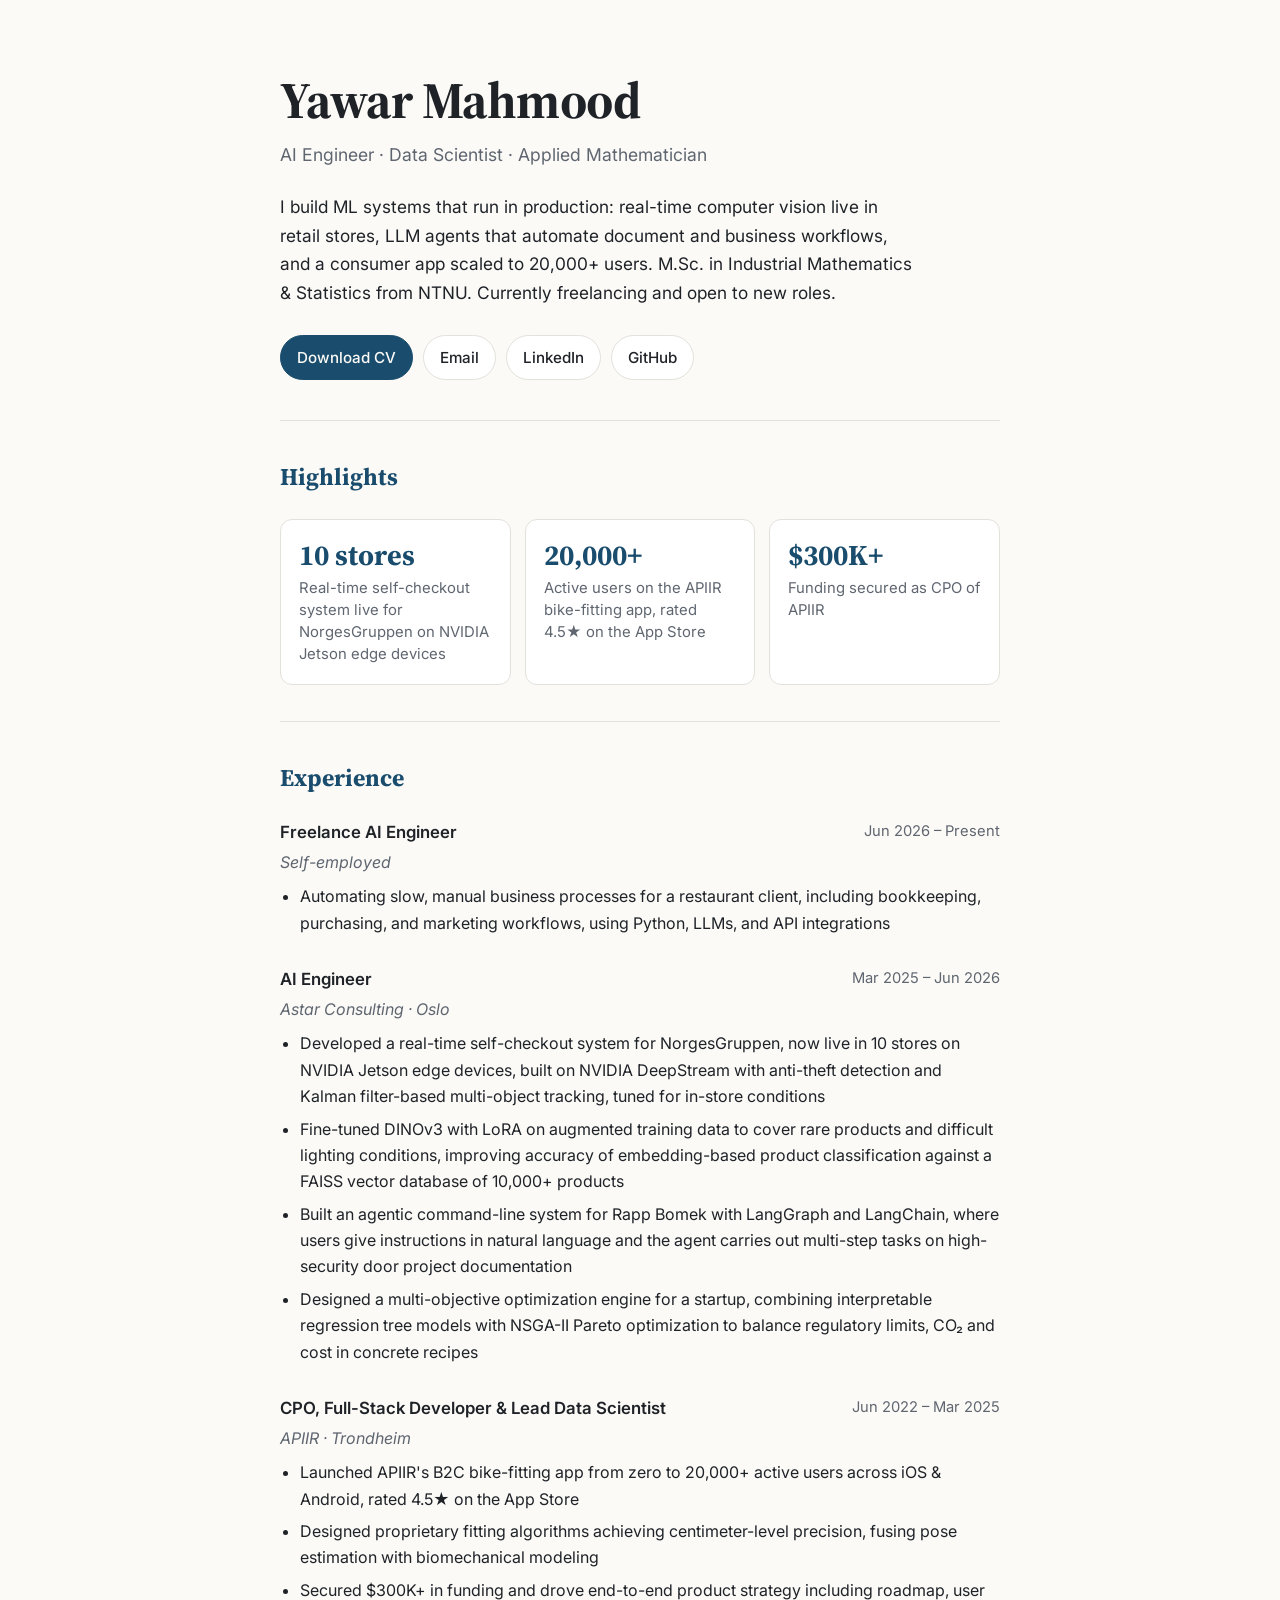
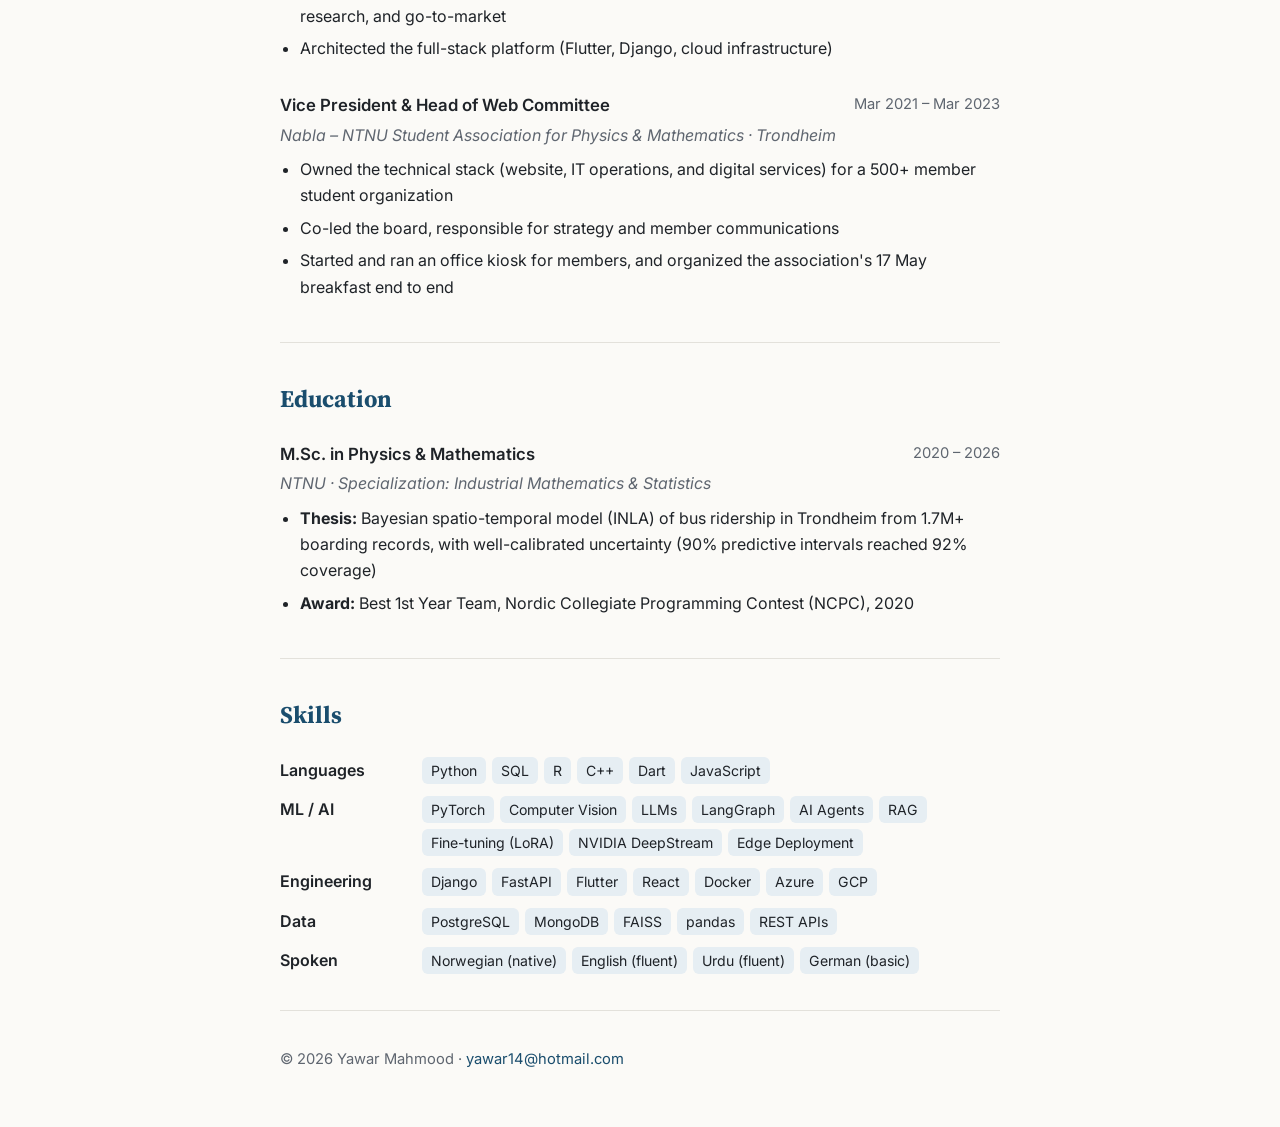
==== index.html @ d86c5c88 "CV website Co-Authored-By: Claude Opus 5.5 <noreply@anthropic.com>" ====
<!doctype html>
<html lang="en">
<head>
<meta charset="utf-8">
<meta name="viewport" content="width=device-width, initial-scale=1">
<title>Yawar Mahmood</title>
<meta name="description" content="Yawar Mahmood – AI engineer and data scientist building ML systems that run in production.">
<link rel="preconnect" href="https://fonts.googleapis.com">
<link rel="preconnect" href="https://fonts.gstatic.com" crossorigin>
<link href="https://fonts.googleapis.com/css2?family=Source+Serif+4:opsz,wght@8..60,400;8..60,600;8..60,700&family=Inter:wght@400;500;600&display=swap" rel="stylesheet">
<style>
  :root {
    --bg: #fbfaf7;
    --surface: #ffffff;
    --text: #1f2328;
    --muted: #5f6670;
    --accent: #1a4d6d;
    --accent-soft: #e6eef3;
    --rule: #e3e1db;
  }
  @media (prefers-color-scheme: dark) {
    :root {
      --bg: #12161a;
      --surface: #191f24;
      --text: #e6e8ea;
      --muted: #9aa3ab;
      --accent: #7fb3d5;
      --accent-soft: #1e2d38;
      --rule: #2a3138;
    }
  }
  * { box-sizing: border-box; }
  html { scroll-behavior: smooth; }
  body {
    margin: 0;
    background: var(--bg);
    color: var(--text);
    font: 16px/1.65 Inter, system-ui, -apple-system, sans-serif;
  }
  a { color: var(--accent); text-decoration: none; }
  a:hover { text-decoration: underline; }
  .wrap { max-width: 760px; margin: 0 auto; padding: 0 20px; }

  header { padding: 72px 0 40px; }
  h1 {
    font-family: "Source Serif 4", Georgia, serif;
    font-size: clamp(2.2rem, 6vw, 3.2rem);
    line-height: 1.1;
    margin: 0 0 12px;
    letter-spacing: -0.01em;
  }
  .tagline { color: var(--muted); font-size: 1.1rem; margin: 0 0 24px; }
  .intro { font-size: 1.08rem; max-width: 640px; }
  .links { display: flex; flex-wrap: wrap; gap: 10px; margin-top: 28px; }
  .btn {
    display: inline-block;
    padding: 9px 16px;
    border: 1px solid var(--rule);
    border-radius: 999px;
    background: var(--surface);
    color: var(--text);
    font-size: 0.95rem;
    font-weight: 500;
  }
  .btn:hover { border-color: var(--accent); text-decoration: none; }
  .btn.primary { background: var(--accent); border-color: var(--accent); color: var(--bg); }

  section { padding: 36px 0; border-top: 1px solid var(--rule); }
  h2 {
    font-family: "Source Serif 4", Georgia, serif;
    font-size: 1.5rem;
    margin: 0 0 22px;
    color: var(--accent);
  }
  .job { margin-bottom: 30px; }
  .job:last-child { margin-bottom: 0; }
  .job-head { display: flex; justify-content: space-between; flex-wrap: wrap; gap: 4px 16px; }
  .job h3 { font-size: 1.05rem; margin: 0; font-weight: 600; }
  .when { color: var(--muted); font-size: 0.92rem; white-space: nowrap; }
  .org { color: var(--muted); font-style: italic; margin: 2px 0 8px; }
  ul { margin: 0; padding-left: 20px; }
  li { margin-bottom: 6px; }

  .highlights { display: grid; grid-template-columns: repeat(auto-fit, minmax(200px, 1fr)); gap: 14px; }
  .card {
    background: var(--surface);
    border: 1px solid var(--rule);
    border-radius: 12px;
    padding: 18px;
  }
  .card .num { font-family: "Source Serif 4", Georgia, serif; font-size: 1.8rem; font-weight: 700; color: var(--accent); line-height: 1.2; }
  .card p { margin: 4px 0 0; color: var(--muted); font-size: 0.93rem; line-height: 1.5; }

  .skills { display: grid; gap: 12px; }
  .skill-row { display: grid; grid-template-columns: 130px 1fr; gap: 12px; }
  .skill-row b { font-weight: 600; }
  .tags { display: flex; flex-wrap: wrap; gap: 6px; }
  .tag { background: var(--accent-soft); color: var(--text); border-radius: 6px; padding: 2px 9px; font-size: 0.88rem; }

  footer { padding: 36px 0 56px; border-top: 1px solid var(--rule); color: var(--muted); font-size: 0.92rem; }

  @media (max-width: 560px) {
    header { padding-top: 48px; }
    .skill-row { grid-template-columns: 1fr; gap: 6px; }
  }
</style>
</head>
<body>

<div class="wrap">
  <header>
    <h1>Yawar Mahmood</h1>
    <p class="tagline">AI Engineer · Data Scientist · Applied Mathematician</p>
    <p class="intro">
      I build ML systems that run in production: real-time computer vision live in retail stores,
      LLM agents that automate document and business workflows, and a consumer app scaled to 20,000+ users.
      M.Sc. in Industrial Mathematics &amp; Statistics from NTNU. Currently freelancing and open to new roles.
    </p>
    <div class="links">
      <a class="btn primary" href="Yawar-Mahmood-CV.pdf" download>Download CV</a>
      <a class="btn" href="mailto:yawar14@hotmail.com">Email</a>
      <a class="btn" href="https://no.linkedin.com/in/yawar-mahmood-156917216" target="_blank" rel="noopener">LinkedIn</a>
      <a class="btn" href="https://github.com/yawarm" target="_blank" rel="noopener">GitHub</a>
    </div>
  </header>

  <section>
    <h2>Highlights</h2>
    <div class="highlights">
      <div class="card"><div class="num">10 stores</div><p>Real-time self-checkout system live for NorgesGruppen on NVIDIA Jetson edge devices</p></div>
      <div class="card"><div class="num">20,000+</div><p>Active users on the APIIR bike-fitting app, rated 4.5★ on the App Store</p></div>
      <div class="card"><div class="num">$300K+</div><p>Funding secured as CPO of APIIR</p></div>
    </div>
  </section>

  <section>
    <h2>Experience</h2>

    <div class="job">
      <div class="job-head"><h3>Freelance AI Engineer</h3><span class="when">Jun 2026 – Present</span></div>
      <div class="org">Self-employed</div>
      <ul>
        <li>Automating slow, manual business processes for a restaurant client, including bookkeeping, purchasing, and marketing workflows, using Python, LLMs, and API integrations</li>
      </ul>
    </div>

    <div class="job">
      <div class="job-head"><h3>AI Engineer</h3><span class="when">Mar 2025 – Jun 2026</span></div>
      <div class="org">Astar Consulting · Oslo</div>
      <ul>
        <li>Developed a real-time self-checkout system for NorgesGruppen, now live in 10 stores on NVIDIA Jetson edge devices, built on NVIDIA DeepStream with anti-theft detection and Kalman filter-based multi-object tracking, tuned for in-store conditions</li>
        <li>Fine-tuned DINOv3 with LoRA on augmented training data to cover rare products and difficult lighting conditions, improving accuracy of embedding-based product classification against a FAISS vector database of 10,000+ products</li>
        <li>Built an agentic command-line system for Rapp Bomek with LangGraph and LangChain, where users give instructions in natural language and the agent carries out multi-step tasks on high-security door project documentation</li>
        <li>Designed a multi-objective optimization engine for a startup, combining interpretable regression tree models with NSGA-II Pareto optimization to balance regulatory limits, CO₂ and cost in concrete recipes</li>
      </ul>
    </div>

    <div class="job">
      <div class="job-head"><h3>CPO, Full-Stack Developer &amp; Lead Data Scientist</h3><span class="when">Jun 2022 – Mar 2025</span></div>
      <div class="org">APIIR · Trondheim</div>
      <ul>
        <li>Launched APIIR's B2C bike-fitting app from zero to 20,000+ active users across iOS &amp; Android, rated 4.5★ on the App Store</li>
        <li>Designed proprietary fitting algorithms achieving centimeter-level precision, fusing pose estimation with biomechanical modeling</li>
        <li>Secured $300K+ in funding and drove end-to-end product strategy including roadmap, user research, and go-to-market</li>
        <li>Architected the full-stack platform (Flutter, Django, cloud infrastructure)</li>
      </ul>
    </div>

    <div class="job">
      <div class="job-head"><h3>Vice President &amp; Head of Web Committee</h3><span class="when">Mar 2021 – Mar 2023</span></div>
      <div class="org">Nabla – NTNU Student Association for Physics &amp; Mathematics · Trondheim</div>
      <ul>
        <li>Owned the technical stack (website, IT operations, and digital services) for a 500+ member student organization</li>
        <li>Co-led the board, responsible for strategy and member communications</li>
        <li>Started and ran an office kiosk for members, and organized the association's 17 May breakfast end to end</li>
      </ul>
    </div>
  </section>

  <section>
    <h2>Education</h2>
    <div class="job">
      <div class="job-head"><h3>M.Sc. in Physics &amp; Mathematics</h3><span class="when">2020 – 2026</span></div>
      <div class="org">NTNU · Specialization: Industrial Mathematics &amp; Statistics</div>
      <ul>
        <li><b>Thesis:</b> Bayesian spatio-temporal model (INLA) of bus ridership in Trondheim from 1.7M+ boarding records, with well-calibrated uncertainty (90% predictive intervals reached 92% coverage)</li>
        <li><b>Award:</b> Best 1st Year Team, Nordic Collegiate Programming Contest (NCPC), 2020</li>
      </ul>
    </div>
  </section>

  <section>
    <h2>Skills</h2>
    <div class="skills">
      <div class="skill-row"><b>Languages</b><div class="tags"><span class="tag">Python</span><span class="tag">SQL</span><span class="tag">R</span><span class="tag">C++</span><span class="tag">Dart</span><span class="tag">JavaScript</span></div></div>
      <div class="skill-row"><b>ML / AI</b><div class="tags"><span class="tag">PyTorch</span><span class="tag">Computer Vision</span><span class="tag">LLMs</span><span class="tag">LangGraph</span><span class="tag">AI Agents</span><span class="tag">RAG</span><span class="tag">Fine-tuning (LoRA)</span><span class="tag">NVIDIA DeepStream</span><span class="tag">Edge Deployment</span></div></div>
      <div class="skill-row"><b>Engineering</b><div class="tags"><span class="tag">Django</span><span class="tag">FastAPI</span><span class="tag">Flutter</span><span class="tag">React</span><span class="tag">Docker</span><span class="tag">Azure</span><span class="tag">GCP</span></div></div>
      <div class="skill-row"><b>Data</b><div class="tags"><span class="tag">PostgreSQL</span><span class="tag">MongoDB</span><span class="tag">FAISS</span><span class="tag">pandas</span><span class="tag">REST APIs</span></div></div>
      <div class="skill-row"><b>Spoken</b><div class="tags"><span class="tag">Norwegian (native)</span><span class="tag">English (fluent)</span><span class="tag">Urdu (fluent)</span><span class="tag">German (basic)</span></div></div>
    </div>
  </section>

  <footer>
    © 2026 Yawar Mahmood · <a href="mailto:yawar14@hotmail.com">yawar14@hotmail.com</a>
  </footer>
</div>

</body>
</html>
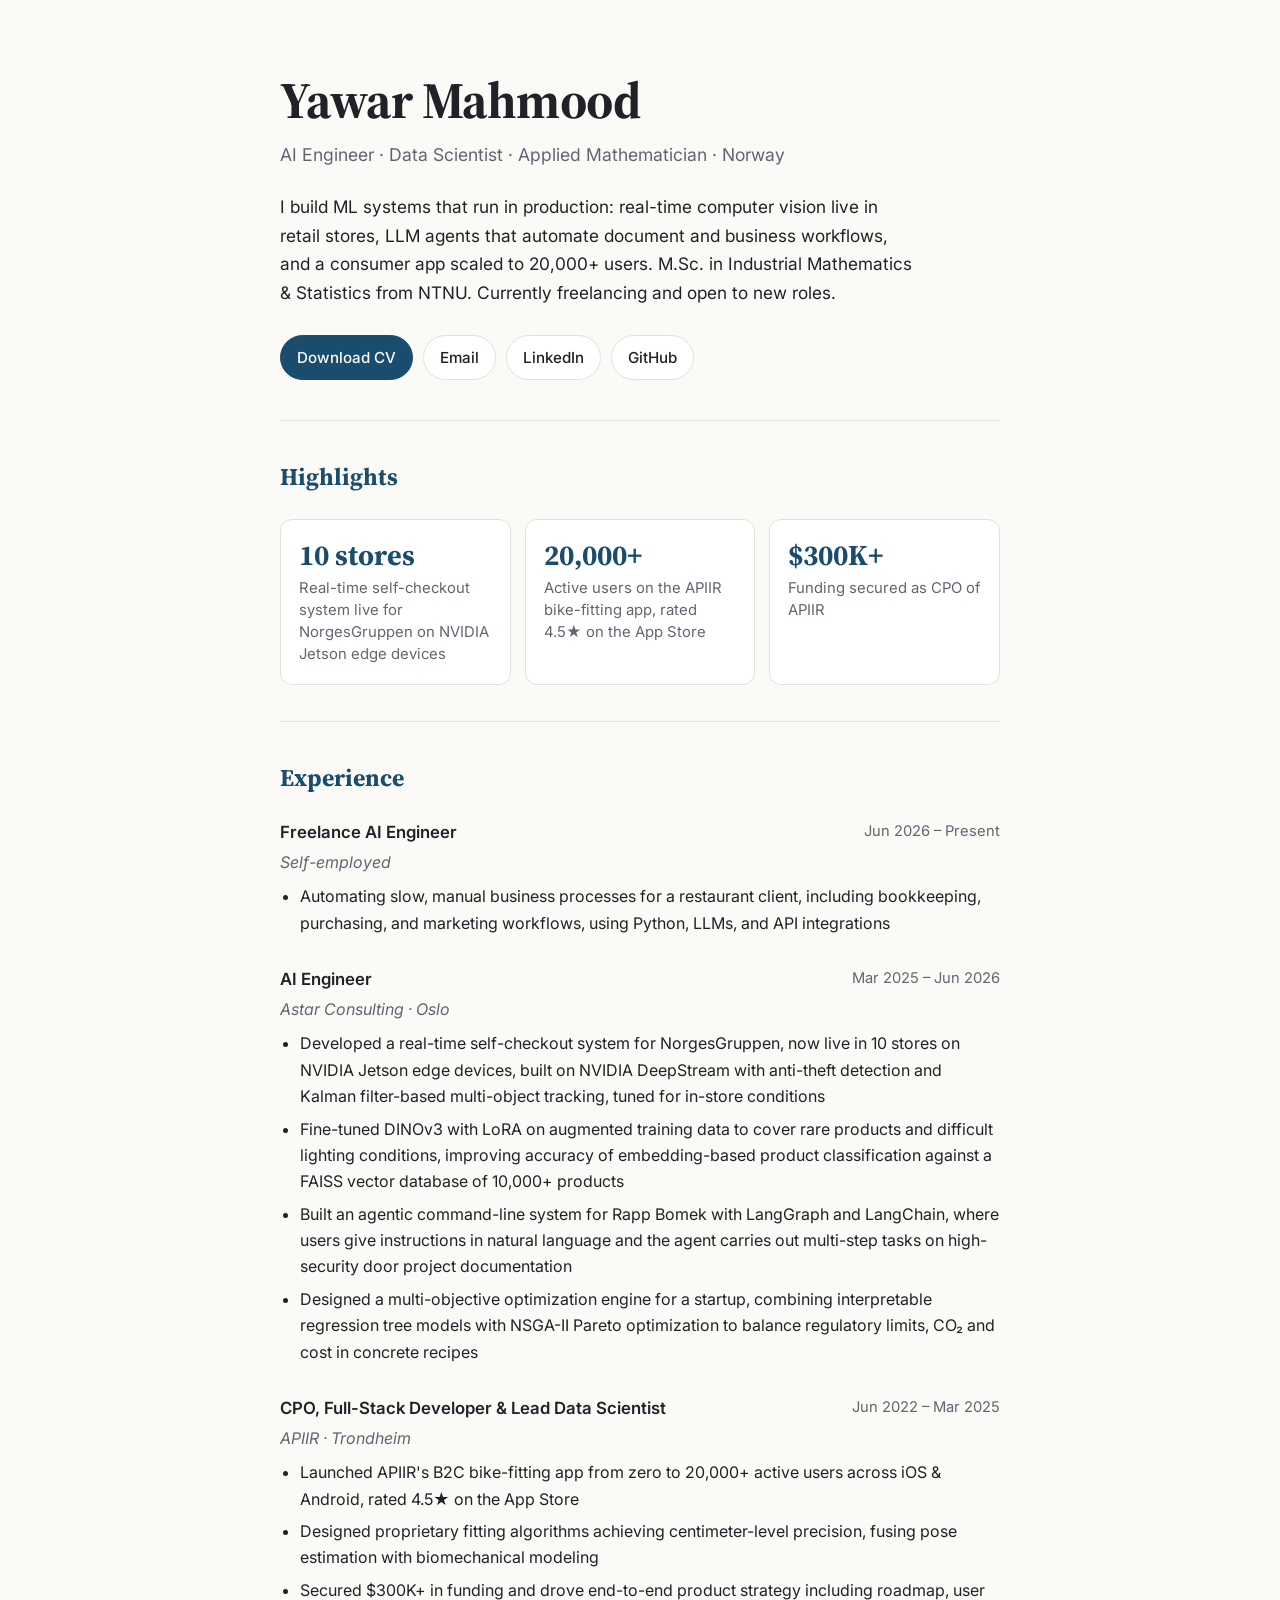
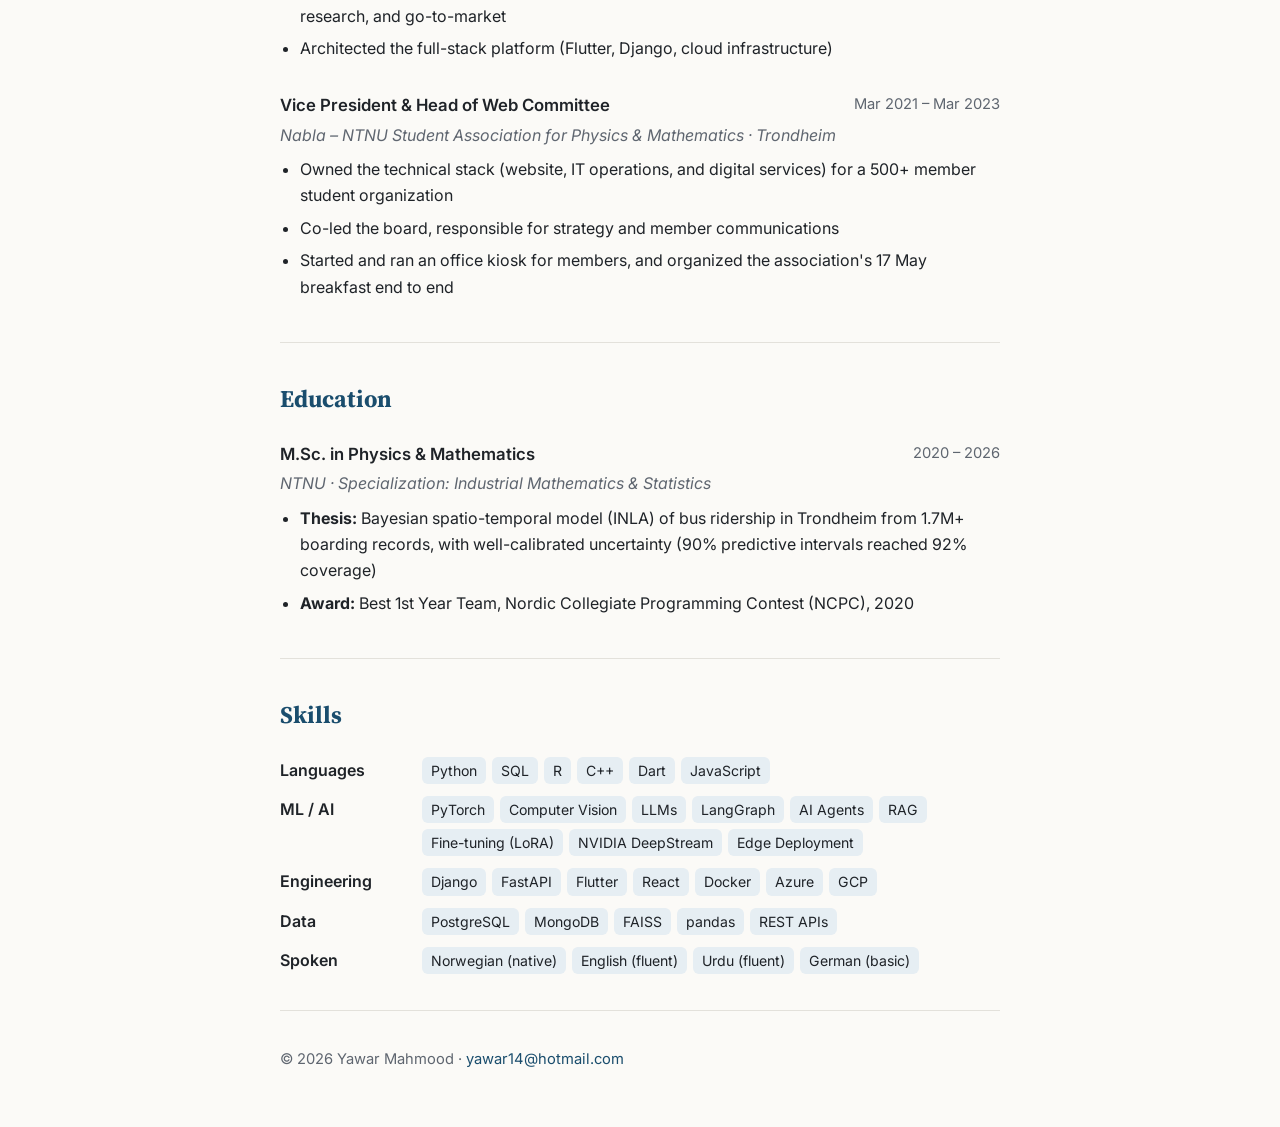
==== commit bf8786e8: "Add Norway to tagline Co-Authored-By: Claude Opus 5.5 <noreply@anthropic.com>" ====
--- a/index.html
+++ b/index.html
@@ -110,7 +110,7 @@
 <div class="wrap">
   <header>
     <h1>Yawar Mahmood</h1>
-    <p class="tagline">AI Engineer · Data Scientist · Applied Mathematician</p>
+    <p class="tagline">AI Engineer · Data Scientist · Applied Mathematician · Norway</p>
     <p class="intro">
       I build ML systems that run in production: real-time computer vision live in retail stores,
       LLM agents that automate document and business workflows, and a consumer app scaled to 20,000+ users.
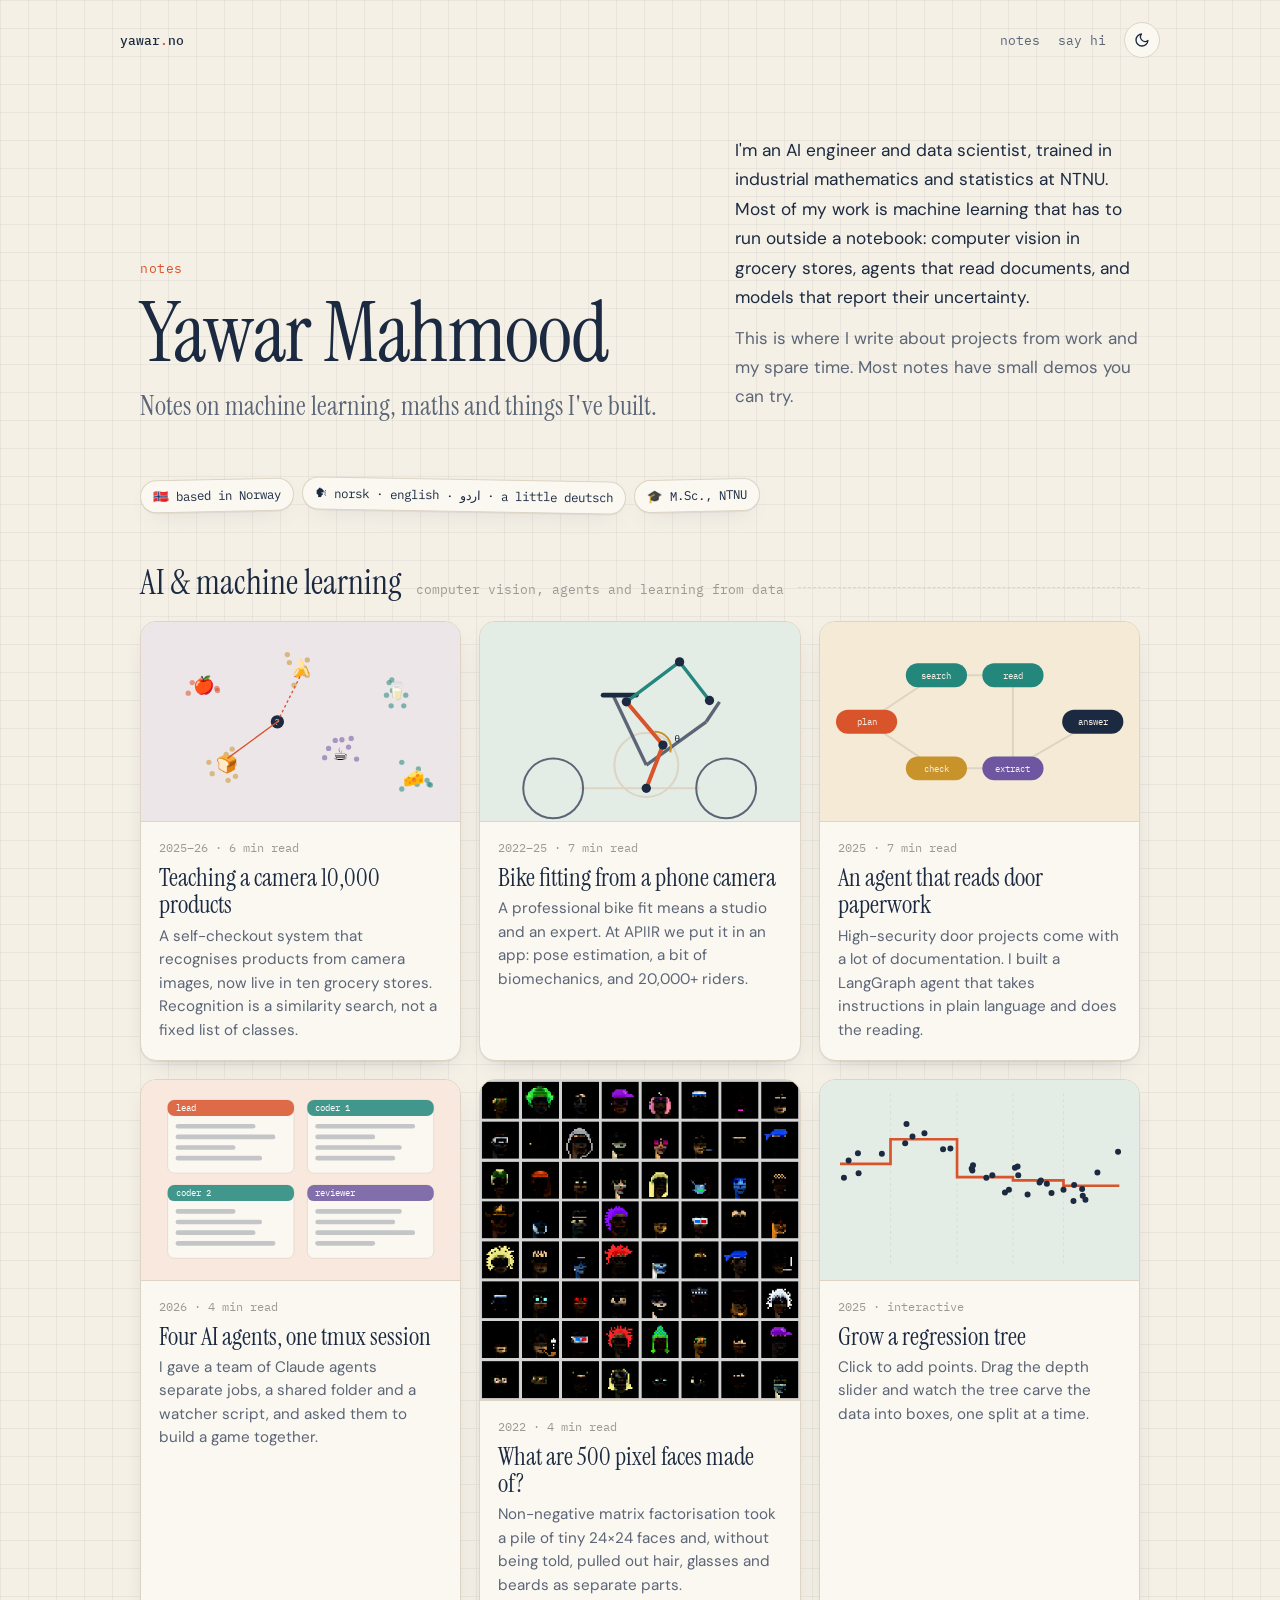
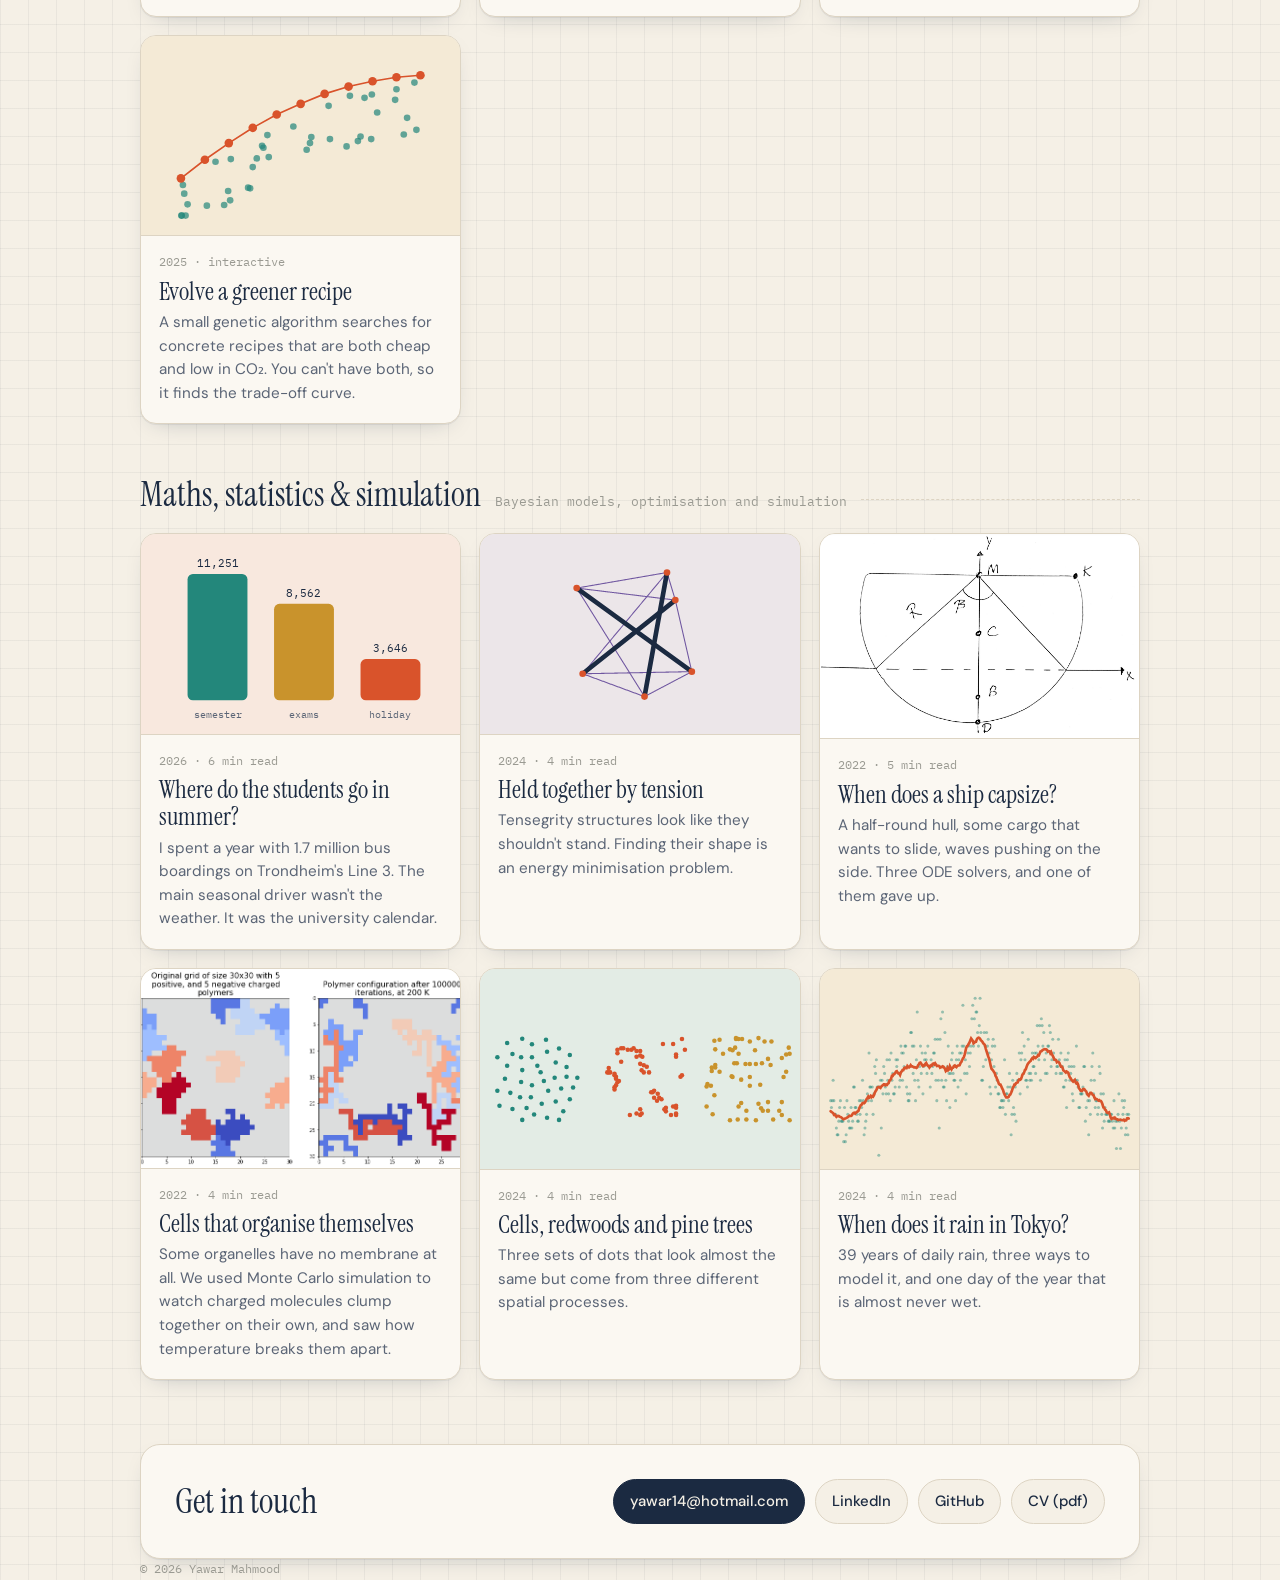
==== commit 0a1a64fc: "Personal site: notes, interactive demos and light/dark mode Co-Authored-By: Claude Opus 5.5 <noreply" ====
--- a/index.html
+++ b/index.html
@@ -4,206 +4,110 @@
 <meta charset="utf-8">
 <meta name="viewport" content="width=device-width, initial-scale=1">
 <title>Yawar Mahmood</title>
-<meta name="description" content="Yawar Mahmood – AI engineer and data scientist building ML systems that run in production.">
-<link rel="preconnect" href="https://fonts.googleapis.com">
-<link rel="preconnect" href="https://fonts.gstatic.com" crossorigin>
-<link href="https://fonts.googleapis.com/css2?family=Source+Serif+4:opsz,wght@8..60,400;8..60,600;8..60,700&family=Inter:wght@400;500;600&display=swap" rel="stylesheet">
-<style>
-  :root {
-    --bg: #fbfaf7;
-    --surface: #ffffff;
-    --text: #1f2328;
-    --muted: #5f6670;
-    --accent: #1a4d6d;
-    --accent-soft: #e6eef3;
-    --rule: #e3e1db;
-  }
-  @media (prefers-color-scheme: dark) {
-    :root {
-      --bg: #12161a;
-      --surface: #191f24;
-      --text: #e6e8ea;
-      --muted: #9aa3ab;
-      --accent: #7fb3d5;
-      --accent-soft: #1e2d38;
-      --rule: #2a3138;
-    }
-  }
-  * { box-sizing: border-box; }
-  html { scroll-behavior: smooth; }
-  body {
-    margin: 0;
-    background: var(--bg);
-    color: var(--text);
-    font: 16px/1.65 Inter, system-ui, -apple-system, sans-serif;
-  }
-  a { color: var(--accent); text-decoration: none; }
-  a:hover { text-decoration: underline; }
-  .wrap { max-width: 760px; margin: 0 auto; padding: 0 20px; }
+<meta name="description" content="Notes, experiments and things Yawar Mahmood has built: statistics, machine learning, optimisation and the occasional AI agent.">
+<script>(()=>{let t=null;try{t=localStorage.getItem('theme')}catch(e){}if(!t)t=matchMedia('(prefers-color-scheme: dark)').matches?'dark':'light';document.documentElement.dataset.theme=t})();</script>
+<link rel="preconnect" href="https://fonts.googleapis.com"><link rel="preconnect" href="https://fonts.gstatic.com" crossorigin><link href="https://fonts.googleapis.com/css2?family=DM+Sans:opsz,wght@9..40,400;9..40,500;9..40,600&family=IBM+Plex+Mono:wght@400;500&family=Instrument+Serif:ital@0;1&display=swap" rel="stylesheet">
+<link rel="stylesheet" href="style.css">
 
-  header { padding: 72px 0 40px; }
-  h1 {
-    font-family: "Source Serif 4", Georgia, serif;
-    font-size: clamp(2.2rem, 6vw, 3.2rem);
-    line-height: 1.1;
-    margin: 0 0 12px;
-    letter-spacing: -0.01em;
-  }
-  .tagline { color: var(--muted); font-size: 1.1rem; margin: 0 0 24px; }
-  .intro { font-size: 1.08rem; max-width: 640px; }
-  .links { display: flex; flex-wrap: wrap; gap: 10px; margin-top: 28px; }
-  .btn {
-    display: inline-block;
-    padding: 9px 16px;
-    border: 1px solid var(--rule);
-    border-radius: 999px;
-    background: var(--surface);
-    color: var(--text);
-    font-size: 0.95rem;
-    font-weight: 500;
-  }
-  .btn:hover { border-color: var(--accent); text-decoration: none; }
-  .btn.primary { background: var(--accent); border-color: var(--accent); color: var(--bg); }
-
-  section { padding: 36px 0; border-top: 1px solid var(--rule); }
-  h2 {
-    font-family: "Source Serif 4", Georgia, serif;
-    font-size: 1.5rem;
-    margin: 0 0 22px;
-    color: var(--accent);
-  }
-  .job { margin-bottom: 30px; }
-  .job:last-child { margin-bottom: 0; }
-  .job-head { display: flex; justify-content: space-between; flex-wrap: wrap; gap: 4px 16px; }
-  .job h3 { font-size: 1.05rem; margin: 0; font-weight: 600; }
-  .when { color: var(--muted); font-size: 0.92rem; white-space: nowrap; }
-  .org { color: var(--muted); font-style: italic; margin: 2px 0 8px; }
-  ul { margin: 0; padding-left: 20px; }
-  li { margin-bottom: 6px; }
-
-  .highlights { display: grid; grid-template-columns: repeat(auto-fit, minmax(200px, 1fr)); gap: 14px; }
-  .card {
-    background: var(--surface);
-    border: 1px solid var(--rule);
-    border-radius: 12px;
-    padding: 18px;
-  }
-  .card .num { font-family: "Source Serif 4", Georgia, serif; font-size: 1.8rem; font-weight: 700; color: var(--accent); line-height: 1.2; }
-  .card p { margin: 4px 0 0; color: var(--muted); font-size: 0.93rem; line-height: 1.5; }
-
-  .skills { display: grid; gap: 12px; }
-  .skill-row { display: grid; grid-template-columns: 130px 1fr; gap: 12px; }
-  .skill-row b { font-weight: 600; }
-  .tags { display: flex; flex-wrap: wrap; gap: 6px; }
-  .tag { background: var(--accent-soft); color: var(--text); border-radius: 6px; padding: 2px 9px; font-size: 0.88rem; }
-
-  footer { padding: 36px 0 56px; border-top: 1px solid var(--rule); color: var(--muted); font-size: 0.92rem; }
-
-  @media (max-width: 560px) {
-    header { padding-top: 48px; }
-    .skill-row { grid-template-columns: 1fr; gap: 6px; }
-  }
-</style>
 </head>
 <body>
+<header class="wrap bar">
+  <a class="home" href="index.html">yawar<b>.</b>no</a>
+  <nav>
+    <a href="index.html#notes">notes</a>
+    <a href="index.html#hello">say hi</a>
+    <button class="theme-toggle" aria-label="Switch between light and dark mode"><svg class="moon" viewBox="0 0 24 24" fill="none" stroke="currentColor" stroke-width="2" stroke-linecap="round" stroke-linejoin="round"><path d="M21 12.8A9 9 0 1 1 11.2 3a7 7 0 0 0 9.8 9.8z"/></svg><svg class="sun" viewBox="0 0 24 24" fill="none" stroke="currentColor" stroke-width="2" stroke-linecap="round" stroke-linejoin="round"><circle cx="12" cy="12" r="4.5"/><path d="M12 2v2M12 20v2M4.9 4.9l1.4 1.4M17.7 17.7l1.4 1.4M2 12h2M20 12h2M4.9 19.1l1.4-1.4M17.7 6.3l1.4-1.4"/></svg></button>
+  </nav>
+</header>
+<main class="wrap">
+  <section class="hero">
+    <div>
+      <p class="kicker">notes</p>
+      <h1>Yawar Mahmood</h1>
+      <p class="tagline">Notes on machine learning, maths and things I've built.</p>
+    </div>
+    <div class="about">
+      <p>I'm an AI engineer and data scientist, trained in industrial mathematics and statistics at NTNU. Most of my work is machine learning that has to run outside a notebook: computer vision in grocery stores, agents that read documents, and models that report their uncertainty.</p>
+      <p>This is where I write about projects from work and my spare time. Most notes have small demos you can try.</p>
+    </div>
+  </section>
+  <div class="stickers">
+    <span class="sticker">🇳🇴 based in Norway</span>
+    <span class="sticker">🗣 norsk · english · اردو · a little deutsch</span>
+    <span class="sticker">🎓 M.Sc., NTNU</span>
+  </div>
 
-<div class="wrap">
-  <header>
-    <h1>Yawar Mahmood</h1>
-    <p class="tagline">AI Engineer · Data Scientist · Applied Mathematician · Norway</p>
-    <p class="intro">
-      I build ML systems that run in production: real-time computer vision live in retail stores,
-      LLM agents that automate document and business workflows, and a consumer app scaled to 20,000+ users.
-      M.Sc. in Industrial Mathematics &amp; Statistics from NTNU. Currently freelancing and open to new roles.
-    </p>
+  <div class="label" id="notes"><h2>AI &amp; machine learning</h2><span>computer vision, agents and learning from data</span></div>
+  <div class="notes">
+    <a class="note" href="notes/teaching-a-camera-10000-products.html">
+      <div class="art tint-plum"><svg viewBox="0 0 480 300"><circle cx="90" cy="105" r="4" fill="var(--tomato)" fill-opacity="0.55"/><circle cx="90" cy="88" r="4" fill="var(--tomato)" fill-opacity="0.55"/><circle cx="77" cy="91" r="4" fill="var(--tomato)" fill-opacity="0.55"/><circle cx="115" cy="103" r="4" fill="var(--tomato)" fill-opacity="0.55"/><circle cx="114" cy="100" r="4" fill="var(--tomato)" fill-opacity="0.55"/><circle cx="103" cy="99" r="4" fill="var(--tomato)" fill-opacity="0.55"/><circle cx="71" cy="107" r="4" fill="var(--tomato)" fill-opacity="0.55"/><text x="95" y="103" text-anchor="middle" font-size="26">🍎</text><circle cx="250" cy="80" r="4" fill="var(--mustard)" fill-opacity="0.55"/><circle cx="220" cy="49" r="4" fill="var(--mustard)" fill-opacity="0.55"/><circle cx="223" cy="61" r="4" fill="var(--mustard)" fill-opacity="0.55"/><circle cx="246" cy="69" r="4" fill="var(--mustard)" fill-opacity="0.55"/><circle cx="250" cy="57" r="4" fill="var(--mustard)" fill-opacity="0.55"/><circle cx="246" cy="78" r="4" fill="var(--mustard)" fill-opacity="0.55"/><circle cx="230" cy="95" r="4" fill="var(--mustard)" fill-opacity="0.55"/><text x="240" y="78" text-anchor="middle" font-size="26">🍌</text><circle cx="395" cy="126" r="4" fill="var(--teal)" fill-opacity="0.55"/><circle cx="373" cy="91" r="4" fill="var(--teal)" fill-opacity="0.55"/><circle cx="378" cy="103" r="4" fill="var(--teal)" fill-opacity="0.55"/><circle cx="398" cy="110" r="4" fill="var(--teal)" fill-opacity="0.55"/><circle cx="377" cy="87" r="4" fill="var(--teal)" fill-opacity="0.55"/><circle cx="376" cy="126" r="4" fill="var(--teal)" fill-opacity="0.55"/><circle cx="369" cy="110" r="4" fill="var(--teal)" fill-opacity="0.55"/><text x="385" y="113" text-anchor="middle" font-size="26">🥛</text><circle cx="137" cy="191" r="4" fill="var(--mustard)" fill-opacity="0.55"/><circle cx="131" cy="238" r="4" fill="var(--mustard)" fill-opacity="0.55"/><circle cx="102" cy="211" r="4" fill="var(--mustard)" fill-opacity="0.55"/><circle cx="128" cy="199" r="4" fill="var(--mustard)" fill-opacity="0.55"/><circle cx="140" cy="214" r="4" fill="var(--mustard)" fill-opacity="0.55"/><circle cx="107" cy="228" r="4" fill="var(--mustard)" fill-opacity="0.55"/><circle cx="142" cy="232" r="4" fill="var(--mustard)" fill-opacity="0.55"/><text x="130" y="223" text-anchor="middle" font-size="26">🍞</text><circle cx="324" cy="206" r="4" fill="var(--plum)" fill-opacity="0.55"/><circle cx="302" cy="177" r="4" fill="var(--plum)" fill-opacity="0.55"/><circle cx="312" cy="188" r="4" fill="var(--plum)" fill-opacity="0.55"/><circle cx="292" cy="178" r="4" fill="var(--plum)" fill-opacity="0.55"/><circle cx="282" cy="190" r="4" fill="var(--plum)" fill-opacity="0.55"/><circle cx="316" cy="175" r="4" fill="var(--plum)" fill-opacity="0.55"/><circle cx="276" cy="204" r="4" fill="var(--plum)" fill-opacity="0.55"/><text x="300" y="208" text-anchor="middle" font-size="26">☕</text><circle cx="433" cy="244" r="4" fill="var(--teal)" fill-opacity="0.55"/><circle cx="392" cy="211" r="4" fill="var(--teal)" fill-opacity="0.55"/><circle cx="417" cy="221" r="4" fill="var(--teal)" fill-opacity="0.55"/><circle cx="392" cy="251" r="4" fill="var(--teal)" fill-opacity="0.55"/><circle cx="430" cy="238" r="4" fill="var(--teal)" fill-opacity="0.55"/><circle cx="415" cy="244" r="4" fill="var(--teal)" fill-opacity="0.55"/><circle cx="435" cy="245" r="4" fill="var(--teal)" fill-opacity="0.55"/><text x="410" y="243" text-anchor="middle" font-size="26">🧀</text><circle cx="205" cy="150" r="10" fill="var(--ink)"/><text x="205" y="155" text-anchor="middle" font-size="13" fill="var(--paper)" font-family="DM Sans, sans-serif">?</text><line x1="205" y1="150" x2="130" y2="205" stroke="var(--tomato)" stroke-width="2"/><line x1="205" y1="150" x2="240" y2="80" stroke="var(--tomato)" stroke-width="2" stroke-dasharray="4 4"/></svg></div>
+      <div class="body"><span class="meta">2025–26 · 6 min read</span><h3>Teaching a camera 10,000 products</h3><p>A self-checkout system that recognises products from camera images, now live in ten grocery stores. Recognition is a similarity search, not a fixed list of classes.</p></div>
+    </a>
+    <a class="note" href="notes/bike-fitting-from-a-phone.html">
+      <div class="art tint-teal"><svg viewBox="0 0 480 300"><circle cx="250" cy="215" r="48" fill="none" stroke="var(--line)" stroke-width="3"/><line x1="150" y1="250" x2="330" y2="250" stroke="var(--line)" stroke-width="3"/><circle cx="110" cy="250" r="45" fill="none" stroke="var(--soft)" stroke-width="3"/><circle cx="370" cy="250" r="45" fill="none" stroke="var(--soft)" stroke-width="3"/><line x1="200" y1="110" x2="250" y2="215" stroke="var(--soft)" stroke-width="5"/><line x1="185" y1="110" x2="235" y2="110" stroke="var(--ink)" stroke-width="7" stroke-linecap="round"/><line x1="250" y1="215" x2="340" y2="150" stroke="var(--soft)" stroke-width="5"/><line x1="340" y1="150" x2="360" y2="120" stroke="var(--soft)" stroke-width="5"/><polyline points="220,120 300,60 345,118" fill="none" stroke="var(--teal)" stroke-width="5" stroke-linecap="round"/><polyline points="220,120 275,185 250,250" fill="none" stroke="var(--tomato)" stroke-width="6" stroke-linecap="round" stroke-linejoin="round"/><circle cx="220" cy="120" r="7" fill="var(--ink)"/><circle cx="275" cy="185" r="7" fill="var(--ink)"/><circle cx="250" cy="250" r="7" fill="var(--ink)"/><circle cx="300" cy="60" r="7" fill="var(--ink)"/><circle cx="345" cy="118" r="7" fill="var(--ink)"/><path d="M 262 165 A 24 24 0 0 1 286 196" fill="none" stroke="var(--mustard)" stroke-width="3"/><text x="292" y="180" font-size="15" fill="var(--ink)" font-family="IBM Plex Mono, monospace">θ</text></svg></div>
+      <div class="body"><span class="meta">2022–25 · 7 min read</span><h3>Bike fitting from a phone camera</h3><p>A professional bike fit means a studio and an expert. At APIIR we put it in an app: pose estimation, a bit of biomechanics, and 20,000+ riders.</p></div>
+    </a>
+    <a class="note" href="notes/an-agent-for-door-paperwork.html">
+      <div class="art tint-mustard"><svg viewBox="0 0 480 300"><line x1="70" y1="150" x2="175" y2="80" stroke="var(--line)" stroke-width="3"/><line x1="175" y1="80" x2="290" y2="80" stroke="var(--line)" stroke-width="3"/><line x1="290" y1="80" x2="290" y2="220" stroke="var(--line)" stroke-width="3"/><line x1="290" y1="220" x2="175" y2="220" stroke="var(--line)" stroke-width="3"/><line x1="175" y1="220" x2="70" y2="150" stroke="var(--line)" stroke-width="3"/><line x1="290" y1="220" x2="410" y2="150" stroke="var(--line)" stroke-width="3"/><rect x="24" y="132" width="92" height="36" rx="18" fill="var(--tomato)"/><text x="70" y="155" text-anchor="middle" font-size="14" fill="var(--paper)" font-family="IBM Plex Mono, monospace">plan</text><rect x="129" y="62" width="92" height="36" rx="18" fill="var(--teal)"/><text x="175" y="85" text-anchor="middle" font-size="14" fill="var(--paper)" font-family="IBM Plex Mono, monospace">search</text><rect x="244" y="62" width="92" height="36" rx="18" fill="var(--teal)"/><text x="290" y="85" text-anchor="middle" font-size="14" fill="var(--paper)" font-family="IBM Plex Mono, monospace">read</text><rect x="244" y="202" width="92" height="36" rx="18" fill="var(--plum)"/><text x="290" y="225" text-anchor="middle" font-size="14" fill="var(--paper)" font-family="IBM Plex Mono, monospace">extract</text><rect x="129" y="202" width="92" height="36" rx="18" fill="var(--mustard)"/><text x="175" y="225" text-anchor="middle" font-size="14" fill="var(--paper)" font-family="IBM Plex Mono, monospace">check</text><rect x="364" y="132" width="92" height="36" rx="18" fill="var(--ink)"/><text x="410" y="155" text-anchor="middle" font-size="14" fill="var(--paper)" font-family="IBM Plex Mono, monospace">answer</text></svg></div>
+      <div class="body"><span class="meta">2025 · 7 min read</span><h3>An agent that reads door paperwork</h3><p>High-security door projects come with a lot of documentation. I built a LangGraph agent that takes instructions in plain language and does the reading.</p></div>
+    </a>
+    <a class="note" href="notes/four-agents-one-pacman.html">
+      <div class="art tint-tomato"><svg viewBox="0 0 480 300"><rect x="40" y="30" width="190" height="110" rx="10" fill="var(--card)" stroke="var(--line)"/><rect x="40" y="30" width="190" height="24" rx="10" fill="var(--tomato)" fill-opacity="0.85"/><text x="52" y="47" font-size="13" fill="#fff" font-family="IBM Plex Mono, monospace">lead</text><rect x="52" y="66" width="120" height="7" rx="3.5" fill="var(--soft)" fill-opacity="0.35"/><rect x="52" y="82" width="150" height="7" rx="3.5" fill="var(--soft)" fill-opacity="0.35"/><rect x="52" y="98" width="90" height="7" rx="3.5" fill="var(--soft)" fill-opacity="0.35"/><rect x="52" y="114" width="130" height="7" rx="3.5" fill="var(--soft)" fill-opacity="0.35"/><rect x="250" y="30" width="190" height="110" rx="10" fill="var(--card)" stroke="var(--line)"/><rect x="250" y="30" width="190" height="24" rx="10" fill="var(--teal)" fill-opacity="0.85"/><text x="262" y="47" font-size="13" fill="#fff" font-family="IBM Plex Mono, monospace">coder 1</text><rect x="262" y="66" width="150" height="7" rx="3.5" fill="var(--soft)" fill-opacity="0.35"/><rect x="262" y="82" width="90" height="7" rx="3.5" fill="var(--soft)" fill-opacity="0.35"/><rect x="262" y="98" width="130" height="7" rx="3.5" fill="var(--soft)" fill-opacity="0.35"/><rect x="262" y="114" width="120" height="7" rx="3.5" fill="var(--soft)" fill-opacity="0.35"/><rect x="40" y="158" width="190" height="110" rx="10" fill="var(--card)" stroke="var(--line)"/><rect x="40" y="158" width="190" height="24" rx="10" fill="var(--teal)" fill-opacity="0.85"/><text x="52" y="175" font-size="13" fill="#fff" font-family="IBM Plex Mono, monospace">coder 2</text><rect x="52" y="194" width="90" height="7" rx="3.5" fill="var(--soft)" fill-opacity="0.35"/><rect x="52" y="210" width="130" height="7" rx="3.5" fill="var(--soft)" fill-opacity="0.35"/><rect x="52" y="226" width="120" height="7" rx="3.5" fill="var(--soft)" fill-opacity="0.35"/><rect x="52" y="242" width="150" height="7" rx="3.5" fill="var(--soft)" fill-opacity="0.35"/><rect x="250" y="158" width="190" height="110" rx="10" fill="var(--card)" stroke="var(--line)"/><rect x="250" y="158" width="190" height="24" rx="10" fill="var(--plum)" fill-opacity="0.85"/><text x="262" y="175" font-size="13" fill="#fff" font-family="IBM Plex Mono, monospace">reviewer</text><rect x="262" y="194" width="130" height="7" rx="3.5" fill="var(--soft)" fill-opacity="0.35"/><rect x="262" y="210" width="120" height="7" rx="3.5" fill="var(--soft)" fill-opacity="0.35"/><rect x="262" y="226" width="150" height="7" rx="3.5" fill="var(--soft)" fill-opacity="0.35"/><rect x="262" y="242" width="90" height="7" rx="3.5" fill="var(--soft)" fill-opacity="0.35"/></svg></div>
+      <div class="body"><span class="meta">2026 · 4 min read</span><h3>Four AI agents, one tmux session</h3><p>I gave a team of Claude agents separate jobs, a shared folder and a watcher script, and asked them to build a game together.</p></div>
+    </a>
+    <a class="note" href="notes/pixel-faces.html">
+      <div class="art tint-plum"><img src="img/nmf-attributes.png" alt="" loading="lazy"></div>
+      <div class="body"><span class="meta">2022 · 4 min read</span><h3>What are 500 pixel faces made of?</h3><p>Non-negative matrix factorisation took a pile of tiny 24×24 faces and, without being told, pulled out hair, glasses and beards as separate parts.</p></div>
+    </a>
+    <a class="note" href="demos/regression-tree.html">
+      <div class="art tint-teal"><svg viewBox="0 0 480 300"><line x1="106" x2="106" y1="20" y2="280" stroke="var(--line)" stroke-dasharray="4 5"/><line x1="206" x2="206" y1="20" y2="280" stroke="var(--line)" stroke-dasharray="4 5"/><line x1="290" x2="290" y1="20" y2="280" stroke="var(--line)" stroke-dasharray="4 5"/><line x1="366" x2="366" y1="20" y2="280" stroke="var(--line)" stroke-dasharray="4 5"/><path d="M30,126 L106,126 L106,89 L206,89 L206,146 L290,146 L290,151 L366,151 L366,159 L450,159 " fill="none" stroke="var(--tomato)" stroke-width="4"/><circle cx="36" cy="147" r="4.5" fill="var(--ink)"/><circle cx="43" cy="121" r="4.5" fill="var(--ink)"/><circle cx="57" cy="110" r="4.5" fill="var(--ink)"/><circle cx="58" cy="140" r="4.5" fill="var(--ink)"/><circle cx="93" cy="111" r="4.5" fill="var(--ink)"/><circle cx="128" cy="95" r="4.5" fill="var(--ink)"/><circle cx="130" cy="66" r="4.5" fill="var(--ink)"/><circle cx="139" cy="85" r="4.5" fill="var(--ink)"/><circle cx="157" cy="80" r="4.5" fill="var(--ink)"/><circle cx="185" cy="104" r="4.5" fill="var(--ink)"/><circle cx="196" cy="103" r="4.5" fill="var(--ink)"/><circle cx="228" cy="133" r="4.5" fill="var(--ink)"/><circle cx="229" cy="136" r="4.5" fill="var(--ink)"/><circle cx="230" cy="128" r="4.5" fill="var(--ink)"/><circle cx="250" cy="147" r="4.5" fill="var(--ink)"/><circle cx="259" cy="143" r="4.5" fill="var(--ink)"/><circle cx="278" cy="169" r="4.5" fill="var(--ink)"/><circle cx="284" cy="165" r="4.5" fill="var(--ink)"/><circle cx="293" cy="132" r="4.5" fill="var(--ink)"/><circle cx="297" cy="130" r="4.5" fill="var(--ink)"/><circle cx="298" cy="143" r="4.5" fill="var(--ink)"/><circle cx="312" cy="172" r="4.5" fill="var(--ink)"/><circle cx="330" cy="154" r="4.5" fill="var(--ink)"/><circle cx="332" cy="151" r="4.5" fill="var(--ink)"/><circle cx="341" cy="156" r="4.5" fill="var(--ink)"/><circle cx="348" cy="170" r="4.5" fill="var(--ink)"/><circle cx="366" cy="165" r="4.5" fill="var(--ink)"/><circle cx="381" cy="182" r="4.5" fill="var(--ink)"/><circle cx="382" cy="158" r="4.5" fill="var(--ink)"/><circle cx="394" cy="164" r="4.5" fill="var(--ink)"/><circle cx="395" cy="174" r="4.5" fill="var(--ink)"/><circle cx="399" cy="180" r="4.5" fill="var(--ink)"/><circle cx="417" cy="139" r="4.5" fill="var(--ink)"/><circle cx="448" cy="108" r="4.5" fill="var(--ink)"/></svg></div>
+      <div class="body"><span class="meta">2025 · interactive</span><h3>Grow a regression tree</h3><p>Click to add points. Drag the depth slider and watch the tree carve the data into boxes, one split at a time.</p></div>
+    </a>
+    <a class="note" href="demos/pareto-front.html">
+      <div class="art tint-mustard"><svg viewBox="0 0 480 300"><circle cx="284" cy="155" r="5" fill="var(--teal)" fill-opacity="0.7"/><circle cx="346" cy="155" r="5" fill="var(--teal)" fill-opacity="0.7"/><circle cx="326" cy="158" r="5" fill="var(--teal)" fill-opacity="0.7"/><circle cx="70" cy="253" r="5" fill="var(--teal)" fill-opacity="0.7"/><circle cx="400" cy="123" r="5" fill="var(--teal)" fill-opacity="0.7"/><circle cx="384" cy="80" r="5" fill="var(--teal)" fill-opacity="0.7"/><circle cx="229" cy="136" r="5" fill="var(--teal)" fill-opacity="0.7"/><circle cx="256" cy="152" r="5" fill="var(--teal)" fill-opacity="0.7"/><circle cx="65" cy="237" r="5" fill="var(--teal)" fill-opacity="0.7"/><circle cx="161" cy="228" r="5" fill="var(--teal)" fill-opacity="0.7"/><circle cx="336" cy="93" r="5" fill="var(--teal)" fill-opacity="0.7"/><circle cx="347" cy="88" r="5" fill="var(--teal)" fill-opacity="0.7"/><circle cx="282" cy="105" r="5" fill="var(--teal)" fill-opacity="0.7"/><circle cx="61" cy="270" r="5" fill="var(--teal)" fill-opacity="0.7"/><circle cx="135" cy="185" r="5" fill="var(--teal)" fill-opacity="0.7"/><circle cx="414" cy="141" r="5" fill="var(--teal)" fill-opacity="0.7"/><circle cx="164" cy="229" r="5" fill="var(--teal)" fill-opacity="0.7"/><circle cx="254" cy="161" r="5" fill="var(--teal)" fill-opacity="0.7"/><circle cx="134" cy="247" r="5" fill="var(--teal)" fill-opacity="0.7"/><circle cx="309" cy="166" r="5" fill="var(--teal)" fill-opacity="0.7"/><circle cx="382" cy="96" r="5" fill="var(--teal)" fill-opacity="0.7"/><circle cx="190" cy="149" r="5" fill="var(--teal)" fill-opacity="0.7"/><circle cx="112" cy="189" r="5" fill="var(--teal)" fill-opacity="0.7"/><circle cx="168" cy="197" r="5" fill="var(--teal)" fill-opacity="0.7"/><circle cx="61" cy="270" r="5" fill="var(--teal)" fill-opacity="0.7"/><circle cx="182" cy="165" r="5" fill="var(--teal)" fill-opacity="0.7"/><circle cx="355" cy="115" r="5" fill="var(--teal)" fill-opacity="0.7"/><circle cx="174" cy="184" r="5" fill="var(--teal)" fill-opacity="0.7"/><circle cx="314" cy="90" r="5" fill="var(--teal)" fill-opacity="0.7"/><circle cx="411" cy="70" r="5" fill="var(--teal)" fill-opacity="0.7"/><circle cx="330" cy="151" r="5" fill="var(--teal)" fill-opacity="0.7"/><circle cx="67" cy="270" r="5" fill="var(--teal)" fill-opacity="0.7"/><circle cx="192" cy="182" r="5" fill="var(--teal)" fill-opacity="0.7"/><circle cx="63" cy="224" r="5" fill="var(--teal)" fill-opacity="0.7"/><circle cx="125" cy="254" r="5" fill="var(--teal)" fill-opacity="0.7"/><circle cx="131" cy="233" r="5" fill="var(--teal)" fill-opacity="0.7"/><circle cx="395" cy="148" r="5" fill="var(--teal)" fill-opacity="0.7"/><circle cx="184" cy="168" r="5" fill="var(--teal)" fill-opacity="0.7"/><circle cx="249" cy="171" r="5" fill="var(--teal)" fill-opacity="0.7"/><circle cx="99" cy="255" r="5" fill="var(--teal)" fill-opacity="0.7"/><path d="M60,214 L96,186 L132,161 L168,138 L204,118 L240,102 L276,87 L312,76 L348,68 L384,62 L420,59" fill="none" stroke="var(--tomato)" stroke-width="2.5"/><circle cx="60" cy="214" r="6.5" fill="var(--tomato)"/><circle cx="96" cy="186" r="6.5" fill="var(--tomato)"/><circle cx="132" cy="161" r="6.5" fill="var(--tomato)"/><circle cx="168" cy="138" r="6.5" fill="var(--tomato)"/><circle cx="204" cy="118" r="6.5" fill="var(--tomato)"/><circle cx="240" cy="102" r="6.5" fill="var(--tomato)"/><circle cx="276" cy="87" r="6.5" fill="var(--tomato)"/><circle cx="312" cy="76" r="6.5" fill="var(--tomato)"/><circle cx="348" cy="68" r="6.5" fill="var(--tomato)"/><circle cx="384" cy="62" r="6.5" fill="var(--tomato)"/><circle cx="420" cy="59" r="6.5" fill="var(--tomato)"/></svg></div>
+      <div class="body"><span class="meta">2025 · interactive</span><h3>Evolve a greener recipe</h3><p>A small genetic algorithm searches for concrete recipes that are both cheap and low in CO₂. You can't have both, so it finds the trade-off curve.</p></div>
+    </a>
+  </div>
+
+  <div class="label" id="maths"><h2>Maths, statistics &amp; simulation</h2><span>Bayesian models, optimisation and simulation</span></div>
+  <div class="notes">
+    <a class="note" href="notes/where-do-the-students-go.html">
+      <div class="art tint-tomato"><svg viewBox="0 0 480 300"><rect x="70" y="60" width="90" height="190" rx="8" fill="var(--teal)"/><text x="115" y="50" text-anchor="middle" font-size="17" fill="var(--ink)" font-family="IBM Plex Mono, monospace">11,251</text><text x="115" y="276" text-anchor="middle" font-size="15" fill="var(--soft)" font-family="IBM Plex Mono, monospace">semester</text><rect x="200" y="105" width="90" height="145" rx="8" fill="var(--mustard)"/><text x="245" y="95" text-anchor="middle" font-size="17" fill="var(--ink)" font-family="IBM Plex Mono, monospace">8,562</text><text x="245" y="276" text-anchor="middle" font-size="15" fill="var(--soft)" font-family="IBM Plex Mono, monospace">exams</text><rect x="330" y="188" width="90" height="62" rx="8" fill="var(--tomato)"/><text x="375" y="178" text-anchor="middle" font-size="17" fill="var(--ink)" font-family="IBM Plex Mono, monospace">3,646</text><text x="375" y="276" text-anchor="middle" font-size="15" fill="var(--soft)" font-family="IBM Plex Mono, monospace">holiday</text></svg></div>
+      <div class="body"><span class="meta">2026 · 6 min read</span><h3>Where do the students go in summer?</h3><p>I spent a year with 1.7 million bus boardings on Trondheim's Line 3. The main seasonal driver wasn't the weather. It was the university calendar.</p></div>
+    </a>
+    <a class="note" href="notes/held-together-by-tension.html">
+      <div class="art tint-plum"><svg viewBox="0 0 480 300" role="img" aria-label="A three-bar tensegrity prism"><line x1="318.4" y1="206.9" x2="154.3" y2="210.1" stroke="var(--plum)" stroke-width="1.6" stroke-dasharray="1 0"/><line x1="154.3" y1="210.1" x2="247.3" y2="244.4" stroke="var(--plum)" stroke-width="1.6" stroke-dasharray="1 0"/><line x1="247.3" y1="244.4" x2="318.4" y2="206.9" stroke="var(--plum)" stroke-width="1.6" stroke-dasharray="1 0"/><line x1="145.3" y1="81.3" x2="293.6" y2="99.3" stroke="var(--plum)" stroke-width="1.6" stroke-dasharray="1 0"/><line x1="293.6" y1="99.3" x2="281.1" y2="57.9" stroke="var(--plum)" stroke-width="1.6" stroke-dasharray="1 0"/><line x1="281.1" y1="57.9" x2="145.3" y2="81.3" stroke="var(--plum)" stroke-width="1.6" stroke-dasharray="1 0"/><line x1="318.4" y1="206.9" x2="293.6" y2="99.3" stroke="var(--plum)" stroke-width="1.6" stroke-dasharray="1 0"/><line x1="154.3" y1="210.1" x2="281.1" y2="57.9" stroke="var(--plum)" stroke-width="1.6" stroke-dasharray="1 0"/><line x1="247.3" y1="244.4" x2="145.3" y2="81.3" stroke="var(--plum)" stroke-width="1.6" stroke-dasharray="1 0"/><line x1="318.4" y1="206.9" x2="145.3" y2="81.3" stroke="var(--ink)" stroke-width="7" stroke-linecap="round"/><line x1="154.3" y1="210.1" x2="293.6" y2="99.3" stroke="var(--ink)" stroke-width="7" stroke-linecap="round"/><line x1="247.3" y1="244.4" x2="281.1" y2="57.9" stroke="var(--ink)" stroke-width="7" stroke-linecap="round"/><circle cx="318.4" cy="206.9" r="5" fill="var(--tomato)"/><circle cx="154.3" cy="210.1" r="5" fill="var(--tomato)"/><circle cx="247.3" cy="244.4" r="5" fill="var(--tomato)"/><circle cx="145.3" cy="81.3" r="5" fill="var(--tomato)"/><circle cx="293.6" cy="99.3" r="5" fill="var(--tomato)"/><circle cx="281.1" cy="57.9" r="5" fill="var(--tomato)"/></svg></div>
+      <div class="body"><span class="meta">2024 · 4 min read</span><h3>Held together by tension</h3><p>Tensegrity structures look like they shouldn't stand. Finding their shape is an energy minimisation problem.</p></div>
+    </a>
+    <a class="note" href="notes/when-does-a-ship-capsize.html">
+      <div class="art tint-mustard"><img src="img/ship-sketch.png" alt="" loading="lazy"></div>
+      <div class="body"><span class="meta">2022 · 5 min read</span><h3>When does a ship capsize?</h3><p>A half-round hull, some cargo that wants to slide, waves pushing on the side. Three ODE solvers, and one of them gave up.</p></div>
+    </a>
+    <a class="note" href="notes/cells-that-organise-themselves.html">
+      <div class="art tint-teal"><img src="img/polymers.png" alt="" loading="lazy"></div>
+      <div class="body"><span class="meta">2022 · 4 min read</span><h3>Cells that organise themselves</h3><p>Some organelles have no membrane at all. We used Monte Carlo simulation to watch charged molecules clump together on their own, and saw how temperature breaks them apart.</p></div>
+    </a>
+    <a class="note" href="notes/cells-redwoods-and-pines.html">
+      <div class="art tint-teal"><svg viewBox="0 0 480 300" preserveAspectRatio="xMidYMid meet"><g transform="translate(0,60)"><circle cx="63.5" cy="166.8" r="3.4" fill="var(--teal)"/><circle cx="26.1" cy="122.9" r="3.4" fill="var(--teal)"/><circle cx="139.9" cy="118.0" r="3.4" fill="var(--teal)"/><circle cx="78.1" cy="72.5" r="3.4" fill="var(--teal)"/><circle cx="78.1" cy="53.0" r="3.4" fill="var(--teal)"/><circle cx="113.8" cy="139.2" r="3.4" fill="var(--teal)"/><circle cx="122.0" cy="119.7" r="3.4" fill="var(--teal)"/><circle cx="61.8" cy="72.5" r="3.4" fill="var(--teal)"/><circle cx="63.5" cy="44.9" r="3.4" fill="var(--teal)"/><circle cx="100.8" cy="163.5" r="3.4" fill="var(--teal)"/><circle cx="60.2" cy="132.7" r="3.4" fill="var(--teal)"/><circle cx="63.5" cy="92.0" r="3.4" fill="var(--teal)"/><circle cx="113.8" cy="80.7" r="3.4" fill="var(--teal)"/><circle cx="81.3" cy="158.7" r="3.4" fill="var(--teal)"/><circle cx="45.6" cy="126.2" r="3.4" fill="var(--teal)"/><circle cx="37.5" cy="105.0" r="3.4" fill="var(--teal)"/><circle cx="86.2" cy="85.5" r="3.4" fill="var(--teal)"/><circle cx="99.2" cy="46.5" r="3.4" fill="var(--teal)"/><circle cx="125.2" cy="153.8" r="3.4" fill="var(--teal)"/><circle cx="102.5" cy="122.9" r="3.4" fill="var(--teal)"/><circle cx="112.2" cy="103.4" r="3.4" fill="var(--teal)"/><circle cx="48.8" cy="67.7" r="3.4" fill="var(--teal)"/><circle cx="118.8" cy="166.8" r="3.4" fill="var(--teal)"/><circle cx="76.5" cy="132.7" r="3.4" fill="var(--teal)"/><circle cx="91.1" cy="95.2" r="3.4" fill="var(--teal)"/><circle cx="130.1" cy="87.2" r="3.4" fill="var(--teal)"/><circle cx="48.8" cy="150.5" r="3.4" fill="var(--teal)"/><circle cx="61.8" cy="109.9" r="3.4" fill="var(--teal)"/><circle cx="146.3" cy="103.4" r="3.4" fill="var(--teal)"/><circle cx="118.8" cy="59.5" r="3.4" fill="var(--teal)"/><circle cx="29.3" cy="145.7" r="3.4" fill="var(--teal)"/><circle cx="135.0" cy="135.9" r="3.4" fill="var(--teal)"/><circle cx="130.1" cy="101.8" r="3.4" fill="var(--teal)"/><circle cx="100.8" cy="64.4" r="3.4" fill="var(--teal)"/><circle cx="92.8" cy="142.4" r="3.4" fill="var(--teal)"/><circle cx="96.0" cy="108.2" r="3.4" fill="var(--teal)"/><circle cx="40.8" cy="85.5" r="3.4" fill="var(--teal)"/><circle cx="40.8" cy="51.4" r="3.4" fill="var(--teal)"/><circle cx="70.0" cy="148.9" r="3.4" fill="var(--teal)"/><circle cx="78.1" cy="114.8" r="3.4" fill="var(--teal)"/><circle cx="26.1" cy="72.5" r="3.4" fill="var(--teal)"/><circle cx="135.0" cy="69.2" r="3.4" fill="var(--teal)"/><circle cx="225.3" cy="159.3" r="3.4" fill="var(--tomato)"/><circle cx="294.7" cy="159.3" r="3.4" fill="var(--tomato)"/><circle cx="290.3" cy="146.6" r="3.4" fill="var(--tomato)"/><circle cx="303.6" cy="99.7" r="3.4" fill="var(--tomato)"/><circle cx="290.3" cy="52.7" r="3.4" fill="var(--tomato)"/><circle cx="267.2" cy="127.4" r="3.4" fill="var(--tomato)"/><circle cx="243.0" cy="92.3" r="3.4" fill="var(--tomato)"/><circle cx="240.8" cy="82.6" r="3.4" fill="var(--tomato)"/><circle cx="222.1" cy="61.3" r="3.4" fill="var(--tomato)"/><circle cx="240.8" cy="63.4" r="3.4" fill="var(--tomato)"/><circle cx="202.2" cy="117.7" r="3.4" fill="var(--tomato)"/><circle cx="204.4" cy="101.8" r="3.4" fill="var(--tomato)"/><circle cx="202.2" cy="99.7" r="3.4" fill="var(--tomato)"/><circle cx="240.8" cy="159.3" r="3.4" fill="var(--tomato)"/><circle cx="294.7" cy="157.3" r="3.4" fill="var(--tomato)"/><circle cx="279.4" cy="154.0" r="3.4" fill="var(--tomato)"/><circle cx="294.7" cy="72.0" r="3.4" fill="var(--tomato)"/><circle cx="275.0" cy="52.7" r="3.4" fill="var(--tomato)"/><circle cx="261.7" cy="133.7" r="3.4" fill="var(--tomato)"/><circle cx="246.2" cy="95.4" r="3.4" fill="var(--tomato)"/><circle cx="206.6" cy="66.6" r="3.4" fill="var(--tomato)"/><circle cx="227.5" cy="61.3" r="3.4" fill="var(--tomato)"/><circle cx="240.8" cy="69.9" r="3.4" fill="var(--tomato)"/><circle cx="204.4" cy="114.6" r="3.4" fill="var(--tomato)"/><circle cx="191.3" cy="95.4" r="3.4" fill="var(--tomato)"/><circle cx="202.2" cy="97.6" r="3.4" fill="var(--tomato)"/><circle cx="235.3" cy="157.3" r="3.4" fill="var(--tomato)"/><circle cx="287.1" cy="159.3" r="3.4" fill="var(--tomato)"/><circle cx="279.4" cy="148.7" r="3.4" fill="var(--tomato)"/><circle cx="294.7" cy="68.7" r="3.4" fill="var(--tomato)"/><circle cx="266.1" cy="138.0" r="3.4" fill="var(--tomato)"/><circle cx="257.3" cy="125.3" r="3.4" fill="var(--tomato)"/><circle cx="254.1" cy="95.4" r="3.4" fill="var(--tomato)"/><circle cx="206.6" cy="61.3" r="3.4" fill="var(--tomato)"/><circle cx="230.9" cy="59.2" r="3.4" fill="var(--tomato)"/><circle cx="244.0" cy="72.0" r="3.4" fill="var(--tomato)"/><circle cx="206.6" cy="110.3" r="3.4" fill="var(--tomato)"/><circle cx="193.5" cy="95.4" r="3.4" fill="var(--tomato)"/><circle cx="243.0" cy="157.3" r="3.4" fill="var(--tomato)"/><circle cx="294.7" cy="148.7" r="3.4" fill="var(--tomato)"/><circle cx="277.2" cy="150.8" r="3.4" fill="var(--tomato)"/><circle cx="308.0" cy="61.3" r="3.4" fill="var(--tomato)"/><circle cx="269.4" cy="133.7" r="3.4" fill="var(--tomato)"/><circle cx="259.5" cy="125.3" r="3.4" fill="var(--tomato)"/><circle cx="250.7" cy="86.9" r="3.4" fill="var(--tomato)"/><circle cx="212.2" cy="59.2" r="3.4" fill="var(--tomato)"/><circle cx="212.2" cy="79.4" r="3.4" fill="var(--tomato)"/><circle cx="235.3" cy="72.0" r="3.4" fill="var(--tomato)"/><circle cx="208.8" cy="108.2" r="3.4" fill="var(--tomato)"/><circle cx="195.7" cy="95.4" r="3.4" fill="var(--tomato)"/><circle cx="240.8" cy="150.8" r="3.4" fill="var(--tomato)"/><circle cx="294.7" cy="145.4" r="3.4" fill="var(--tomato)"/><circle cx="301.4" cy="101.8" r="3.4" fill="var(--tomato)"/><circle cx="303.6" cy="45.3" r="3.4" fill="var(--tomato)"/><circle cx="272.8" cy="135.9" r="3.4" fill="var(--tomato)"/><circle cx="261.7" cy="123.1" r="3.4" fill="var(--tomato)"/><circle cx="246.2" cy="84.7" r="3.4" fill="var(--tomato)"/><circle cx="215.4" cy="59.2" r="3.4" fill="var(--tomato)"/><circle cx="235.3" cy="63.4" r="3.4" fill="var(--tomato)"/><circle cx="202.2" cy="121.0" r="3.4" fill="var(--tomato)"/><circle cx="204.4" cy="105.0" r="3.4" fill="var(--tomato)"/><circle cx="193.5" cy="89.0" r="3.4" fill="var(--tomato)"/><circle cx="349.7" cy="158.3" r="3.4" fill="var(--mustard)"/><circle cx="414.7" cy="167.4" r="3.4" fill="var(--mustard)"/><circle cx="449.8" cy="153.1" r="3.4" fill="var(--mustard)"/><circle cx="392.6" cy="141.4" r="3.4" fill="var(--mustard)"/><circle cx="340.6" cy="116.7" r="3.4" fill="var(--mustard)"/><circle cx="348.4" cy="93.3" r="3.4" fill="var(--mustard)"/><circle cx="378.3" cy="101.1" r="3.4" fill="var(--mustard)"/><circle cx="460.2" cy="94.6" r="3.4" fill="var(--mustard)"/><circle cx="414.7" cy="82.9" r="3.4" fill="var(--mustard)"/><circle cx="460.2" cy="68.6" r="3.4" fill="var(--mustard)"/><circle cx="360.1" cy="46.5" r="3.4" fill="var(--mustard)"/><circle cx="388.7" cy="67.3" r="3.4" fill="var(--mustard)"/><circle cx="384.8" cy="43.9" r="3.4" fill="var(--mustard)"/><circle cx="375.7" cy="167.4" r="3.4" fill="var(--mustard)"/><circle cx="422.5" cy="149.2" r="3.4" fill="var(--mustard)"/><circle cx="453.7" cy="159.6" r="3.4" fill="var(--mustard)"/><circle cx="400.4" cy="153.1" r="3.4" fill="var(--mustard)"/><circle cx="341.9" cy="112.8" r="3.4" fill="var(--mustard)"/><circle cx="348.4" cy="88.1" r="3.4" fill="var(--mustard)"/><circle cx="379.6" cy="102.4" r="3.4" fill="var(--mustard)"/><circle cx="382.2" cy="81.6" r="3.4" fill="var(--mustard)"/><circle cx="423.8" cy="81.6" r="3.4" fill="var(--mustard)"/><circle cx="465.4" cy="67.3" r="3.4" fill="var(--mustard)"/><circle cx="365.3" cy="67.3" r="3.4" fill="var(--mustard)"/><circle cx="405.6" cy="49.1" r="3.4" fill="var(--mustard)"/><circle cx="384.8" cy="45.2" r="3.4" fill="var(--mustard)"/><circle cx="387.4" cy="166.1" r="3.4" fill="var(--mustard)"/><circle cx="425.1" cy="153.1" r="3.4" fill="var(--mustard)"/><circle cx="465.4" cy="167.4" r="3.4" fill="var(--mustard)"/><circle cx="418.6" cy="142.7" r="3.4" fill="var(--mustard)"/><circle cx="347.1" cy="115.4" r="3.4" fill="var(--mustard)"/><circle cx="353.6" cy="88.1" r="3.4" fill="var(--mustard)"/><circle cx="392.6" cy="106.3" r="3.4" fill="var(--mustard)"/><circle cx="386.1" cy="81.6" r="3.4" fill="var(--mustard)"/><circle cx="436.8" cy="84.2" r="3.4" fill="var(--mustard)"/><circle cx="464.1" cy="58.2" r="3.4" fill="var(--mustard)"/><circle cx="375.7" cy="60.8" r="3.4" fill="var(--mustard)"/><circle cx="413.4" cy="62.1" r="3.4" fill="var(--mustard)"/><circle cx="388.7" cy="45.2" r="3.4" fill="var(--mustard)"/><circle cx="388.7" cy="146.6" r="3.4" fill="var(--mustard)"/><circle cx="432.9" cy="153.1" r="3.4" fill="var(--mustard)"/><circle cx="340.6" cy="146.6" r="3.4" fill="var(--mustard)"/><circle cx="432.9" cy="140.1" r="3.4" fill="var(--mustard)"/><circle cx="405.6" cy="115.4" r="3.4" fill="var(--mustard)"/><circle cx="353.6" cy="84.2" r="3.4" fill="var(--mustard)"/><circle cx="405.6" cy="102.4" r="3.4" fill="var(--mustard)"/><circle cx="399.1" cy="82.9" r="3.4" fill="var(--mustard)"/><circle cx="432.9" cy="75.1" r="3.4" fill="var(--mustard)"/><circle cx="353.6" cy="60.8" r="3.4" fill="var(--mustard)"/><circle cx="379.6" cy="62.1" r="3.4" fill="var(--mustard)"/><circle cx="427.7" cy="49.1" r="3.4" fill="var(--mustard)"/><circle cx="393.9" cy="45.2" r="3.4" fill="var(--mustard)"/><circle cx="400.4" cy="166.1" r="3.4" fill="var(--mustard)"/><circle cx="440.7" cy="166.1" r="3.4" fill="var(--mustard)"/><circle cx="352.3" cy="129.7" r="3.4" fill="var(--mustard)"/><circle cx="453.7" cy="140.1" r="3.4" fill="var(--mustard)"/><circle cx="421.2" cy="114.1" r="3.4" fill="var(--mustard)"/><circle cx="360.1" cy="94.6" r="3.4" fill="var(--mustard)"/><circle cx="456.3" cy="102.4" r="3.4" fill="var(--mustard)"/><circle cx="405.6" cy="82.9" r="3.4" fill="var(--mustard)"/><circle cx="453.7" cy="73.8" r="3.4" fill="var(--mustard)"/><circle cx="352.3" cy="47.8" r="3.4" fill="var(--mustard)"/><circle cx="383.5" cy="58.2" r="3.4" fill="var(--mustard)"/><circle cx="438.1" cy="49.1" r="3.4" fill="var(--mustard)"/><circle cx="418.6" cy="43.9" r="3.4" fill="var(--mustard)"/></g></svg></div>
+      <div class="body"><span class="meta">2024 · 4 min read</span><h3>Cells, redwoods and pine trees</h3><p>Three sets of dots that look almost the same but come from three different spatial processes.</p></div>
+    </a>
+    <a class="note" href="notes/when-does-it-rain-in-tokyo.html">
+      <div class="art tint-mustard"><svg viewBox="0 0 480 300" role="img" aria-label="Share of years with rain over 1 mm, per calendar day, Tokyo 1951–1989"><circle cx="16.0" cy="197.9" r="2.3" fill="var(--teal)" fill-opacity="0.45"/><circle cx="17.2" cy="208.2" r="2.3" fill="var(--teal)" fill-opacity="0.45"/><circle cx="18.5" cy="197.9" r="2.3" fill="var(--teal)" fill-opacity="0.45"/><circle cx="19.7" cy="167.2" r="2.3" fill="var(--teal)" fill-opacity="0.45"/><circle cx="20.9" cy="197.9" r="2.3" fill="var(--teal)" fill-opacity="0.45"/><circle cx="22.1" cy="218.5" r="2.3" fill="var(--teal)" fill-opacity="0.45"/><circle cx="23.4" cy="218.5" r="2.3" fill="var(--teal)" fill-opacity="0.45"/><circle cx="24.6" cy="239.0" r="2.3" fill="var(--teal)" fill-opacity="0.45"/><circle cx="25.8" cy="249.2" r="2.3" fill="var(--teal)" fill-opacity="0.45"/><circle cx="27.0" cy="249.2" r="2.3" fill="var(--teal)" fill-opacity="0.45"/><circle cx="28.3" cy="228.7" r="2.3" fill="var(--teal)" fill-opacity="0.45"/><circle cx="29.5" cy="208.2" r="2.3" fill="var(--teal)" fill-opacity="0.45"/><circle cx="30.7" cy="197.9" r="2.3" fill="var(--teal)" fill-opacity="0.45"/><circle cx="32.0" cy="228.7" r="2.3" fill="var(--teal)" fill-opacity="0.45"/><circle cx="33.2" cy="228.7" r="2.3" fill="var(--teal)" fill-opacity="0.45"/><circle cx="34.4" cy="228.7" r="2.3" fill="var(--teal)" fill-opacity="0.45"/><circle cx="35.6" cy="259.5" r="2.3" fill="var(--teal)" fill-opacity="0.45"/><circle cx="36.9" cy="208.2" r="2.3" fill="var(--teal)" fill-opacity="0.45"/><circle cx="38.1" cy="259.5" r="2.3" fill="var(--teal)" fill-opacity="0.45"/><circle cx="39.3" cy="249.2" r="2.3" fill="var(--teal)" fill-opacity="0.45"/><circle cx="40.5" cy="197.9" r="2.3" fill="var(--teal)" fill-opacity="0.45"/><circle cx="41.8" cy="218.5" r="2.3" fill="var(--teal)" fill-opacity="0.45"/><circle cx="43.0" cy="228.7" r="2.3" fill="var(--teal)" fill-opacity="0.45"/><circle cx="44.2" cy="239.0" r="2.3" fill="var(--teal)" fill-opacity="0.45"/><circle cx="45.5" cy="239.0" r="2.3" fill="var(--teal)" fill-opacity="0.45"/><circle cx="46.7" cy="208.2" r="2.3" fill="var(--teal)" fill-opacity="0.45"/><circle cx="47.9" cy="239.0" r="2.3" fill="var(--teal)" fill-opacity="0.45"/><circle cx="49.1" cy="228.7" r="2.3" fill="var(--teal)" fill-opacity="0.45"/><circle cx="50.4" cy="177.4" r="2.3" fill="var(--teal)" fill-opacity="0.45"/><circle cx="51.6" cy="177.4" r="2.3" fill="var(--teal)" fill-opacity="0.45"/><circle cx="52.8" cy="208.2" r="2.3" fill="var(--teal)" fill-opacity="0.45"/><circle cx="54.0" cy="208.2" r="2.3" fill="var(--teal)" fill-opacity="0.45"/><circle cx="55.3" cy="218.5" r="2.3" fill="var(--teal)" fill-opacity="0.45"/><circle cx="56.5" cy="228.7" r="2.3" fill="var(--teal)" fill-opacity="0.45"/><circle cx="57.7" cy="228.7" r="2.3" fill="var(--teal)" fill-opacity="0.45"/><circle cx="59.0" cy="197.9" r="2.3" fill="var(--teal)" fill-opacity="0.45"/><circle cx="60.2" cy="218.5" r="2.3" fill="var(--teal)" fill-opacity="0.45"/><circle cx="61.4" cy="197.9" r="2.3" fill="var(--teal)" fill-opacity="0.45"/><circle cx="62.6" cy="208.2" r="2.3" fill="var(--teal)" fill-opacity="0.45"/><circle cx="63.9" cy="167.2" r="2.3" fill="var(--teal)" fill-opacity="0.45"/><circle cx="65.1" cy="197.9" r="2.3" fill="var(--teal)" fill-opacity="0.45"/><circle cx="66.3" cy="249.2" r="2.3" fill="var(--teal)" fill-opacity="0.45"/><circle cx="67.6" cy="239.0" r="2.3" fill="var(--teal)" fill-opacity="0.45"/><circle cx="68.8" cy="228.7" r="2.3" fill="var(--teal)" fill-opacity="0.45"/><circle cx="70.0" cy="218.5" r="2.3" fill="var(--teal)" fill-opacity="0.45"/><circle cx="71.2" cy="187.7" r="2.3" fill="var(--teal)" fill-opacity="0.45"/><circle cx="72.5" cy="197.9" r="2.3" fill="var(--teal)" fill-opacity="0.45"/><circle cx="73.7" cy="126.2" r="2.3" fill="var(--teal)" fill-opacity="0.45"/><circle cx="74.9" cy="177.4" r="2.3" fill="var(--teal)" fill-opacity="0.45"/><circle cx="76.1" cy="177.4" r="2.3" fill="var(--teal)" fill-opacity="0.45"/><circle cx="77.4" cy="197.9" r="2.3" fill="var(--teal)" fill-opacity="0.45"/><circle cx="78.6" cy="177.4" r="2.3" fill="var(--teal)" fill-opacity="0.45"/><circle cx="79.8" cy="218.5" r="2.3" fill="var(--teal)" fill-opacity="0.45"/><circle cx="81.1" cy="187.7" r="2.3" fill="var(--teal)" fill-opacity="0.45"/><circle cx="82.3" cy="146.7" r="2.3" fill="var(--teal)" fill-opacity="0.45"/><circle cx="83.5" cy="156.9" r="2.3" fill="var(--teal)" fill-opacity="0.45"/><circle cx="84.7" cy="136.4" r="2.3" fill="var(--teal)" fill-opacity="0.45"/><circle cx="86.0" cy="177.4" r="2.3" fill="var(--teal)" fill-opacity="0.45"/><circle cx="87.2" cy="177.4" r="2.3" fill="var(--teal)" fill-opacity="0.45"/><circle cx="88.4" cy="280.0" r="2.3" fill="var(--teal)" fill-opacity="0.45"/><circle cx="89.6" cy="177.4" r="2.3" fill="var(--teal)" fill-opacity="0.45"/><circle cx="90.9" cy="167.2" r="2.3" fill="var(--teal)" fill-opacity="0.45"/><circle cx="92.1" cy="239.0" r="2.3" fill="var(--teal)" fill-opacity="0.45"/><circle cx="93.3" cy="167.2" r="2.3" fill="var(--teal)" fill-opacity="0.45"/><circle cx="94.6" cy="187.7" r="2.3" fill="var(--teal)" fill-opacity="0.45"/><circle cx="95.8" cy="146.7" r="2.3" fill="var(--teal)" fill-opacity="0.45"/><circle cx="97.0" cy="156.9" r="2.3" fill="var(--teal)" fill-opacity="0.45"/><circle cx="98.2" cy="177.4" r="2.3" fill="var(--teal)" fill-opacity="0.45"/><circle cx="99.5" cy="187.7" r="2.3" fill="var(--teal)" fill-opacity="0.45"/><circle cx="100.7" cy="136.4" r="2.3" fill="var(--teal)" fill-opacity="0.45"/><circle cx="101.9" cy="167.2" r="2.3" fill="var(--teal)" fill-opacity="0.45"/><circle cx="103.1" cy="187.7" r="2.3" fill="var(--teal)" fill-opacity="0.45"/><circle cx="104.4" cy="136.4" r="2.3" fill="var(--teal)" fill-opacity="0.45"/><circle cx="105.6" cy="197.9" r="2.3" fill="var(--teal)" fill-opacity="0.45"/><circle cx="106.8" cy="126.2" r="2.3" fill="var(--teal)" fill-opacity="0.45"/><circle cx="108.1" cy="167.2" r="2.3" fill="var(--teal)" fill-opacity="0.45"/><circle cx="109.3" cy="156.9" r="2.3" fill="var(--teal)" fill-opacity="0.45"/><circle cx="110.5" cy="187.7" r="2.3" fill="var(--teal)" fill-opacity="0.45"/><circle cx="111.7" cy="187.7" r="2.3" fill="var(--teal)" fill-opacity="0.45"/><circle cx="113.0" cy="177.4" r="2.3" fill="var(--teal)" fill-opacity="0.45"/><circle cx="114.2" cy="136.4" r="2.3" fill="var(--teal)" fill-opacity="0.45"/><circle cx="115.4" cy="146.7" r="2.3" fill="var(--teal)" fill-opacity="0.45"/><circle cx="116.6" cy="136.4" r="2.3" fill="var(--teal)" fill-opacity="0.45"/><circle cx="117.9" cy="156.9" r="2.3" fill="var(--teal)" fill-opacity="0.45"/><circle cx="119.1" cy="177.4" r="2.3" fill="var(--teal)" fill-opacity="0.45"/><circle cx="120.3" cy="167.2" r="2.3" fill="var(--teal)" fill-opacity="0.45"/><circle cx="121.6" cy="115.9" r="2.3" fill="var(--teal)" fill-opacity="0.45"/><circle cx="122.8" cy="126.2" r="2.3" fill="var(--teal)" fill-opacity="0.45"/><circle cx="124.0" cy="167.2" r="2.3" fill="var(--teal)" fill-opacity="0.45"/><circle cx="125.2" cy="126.2" r="2.3" fill="var(--teal)" fill-opacity="0.45"/><circle cx="126.5" cy="146.7" r="2.3" fill="var(--teal)" fill-opacity="0.45"/><circle cx="127.7" cy="115.9" r="2.3" fill="var(--teal)" fill-opacity="0.45"/><circle cx="128.9" cy="115.9" r="2.3" fill="var(--teal)" fill-opacity="0.45"/><circle cx="130.1" cy="177.4" r="2.3" fill="var(--teal)" fill-opacity="0.45"/><circle cx="131.4" cy="187.7" r="2.3" fill="var(--teal)" fill-opacity="0.45"/><circle cx="132.6" cy="197.9" r="2.3" fill="var(--teal)" fill-opacity="0.45"/><circle cx="133.8" cy="197.9" r="2.3" fill="var(--teal)" fill-opacity="0.45"/><circle cx="135.1" cy="187.7" r="2.3" fill="var(--teal)" fill-opacity="0.45"/><circle cx="136.3" cy="95.4" r="2.3" fill="var(--teal)" fill-opacity="0.45"/><circle cx="137.5" cy="95.4" r="2.3" fill="var(--teal)" fill-opacity="0.45"/><circle cx="138.7" cy="115.9" r="2.3" fill="var(--teal)" fill-opacity="0.45"/><circle cx="140.0" cy="156.9" r="2.3" fill="var(--teal)" fill-opacity="0.45"/><circle cx="141.2" cy="115.9" r="2.3" fill="var(--teal)" fill-opacity="0.45"/><circle cx="142.4" cy="167.2" r="2.3" fill="var(--teal)" fill-opacity="0.45"/><circle cx="143.6" cy="197.9" r="2.3" fill="var(--teal)" fill-opacity="0.45"/><circle cx="144.9" cy="136.4" r="2.3" fill="var(--teal)" fill-opacity="0.45"/><circle cx="146.1" cy="64.6" r="2.3" fill="var(--teal)" fill-opacity="0.45"/><circle cx="147.3" cy="167.2" r="2.3" fill="var(--teal)" fill-opacity="0.45"/><circle cx="148.6" cy="177.4" r="2.3" fill="var(--teal)" fill-opacity="0.45"/><circle cx="149.8" cy="146.7" r="2.3" fill="var(--teal)" fill-opacity="0.45"/><circle cx="151.0" cy="115.9" r="2.3" fill="var(--teal)" fill-opacity="0.45"/><circle cx="152.2" cy="156.9" r="2.3" fill="var(--teal)" fill-opacity="0.45"/><circle cx="153.5" cy="126.2" r="2.3" fill="var(--teal)" fill-opacity="0.45"/><circle cx="154.7" cy="187.7" r="2.3" fill="var(--teal)" fill-opacity="0.45"/><circle cx="155.9" cy="146.7" r="2.3" fill="var(--teal)" fill-opacity="0.45"/><circle cx="157.2" cy="136.4" r="2.3" fill="var(--teal)" fill-opacity="0.45"/><circle cx="158.4" cy="126.2" r="2.3" fill="var(--teal)" fill-opacity="0.45"/><circle cx="159.6" cy="136.4" r="2.3" fill="var(--teal)" fill-opacity="0.45"/><circle cx="160.8" cy="156.9" r="2.3" fill="var(--teal)" fill-opacity="0.45"/><circle cx="162.1" cy="115.9" r="2.3" fill="var(--teal)" fill-opacity="0.45"/><circle cx="163.3" cy="146.7" r="2.3" fill="var(--teal)" fill-opacity="0.45"/><circle cx="164.5" cy="146.7" r="2.3" fill="var(--teal)" fill-opacity="0.45"/><circle cx="165.7" cy="177.4" r="2.3" fill="var(--teal)" fill-opacity="0.45"/><circle cx="167.0" cy="136.4" r="2.3" fill="var(--teal)" fill-opacity="0.45"/><circle cx="168.2" cy="156.9" r="2.3" fill="var(--teal)" fill-opacity="0.45"/><circle cx="169.4" cy="146.7" r="2.3" fill="var(--teal)" fill-opacity="0.45"/><circle cx="170.7" cy="126.2" r="2.3" fill="var(--teal)" fill-opacity="0.45"/><circle cx="171.9" cy="126.2" r="2.3" fill="var(--teal)" fill-opacity="0.45"/><circle cx="173.1" cy="105.6" r="2.3" fill="var(--teal)" fill-opacity="0.45"/><circle cx="174.3" cy="167.2" r="2.3" fill="var(--teal)" fill-opacity="0.45"/><circle cx="175.6" cy="197.9" r="2.3" fill="var(--teal)" fill-opacity="0.45"/><circle cx="176.8" cy="105.6" r="2.3" fill="var(--teal)" fill-opacity="0.45"/><circle cx="178.0" cy="167.2" r="2.3" fill="var(--teal)" fill-opacity="0.45"/><circle cx="179.2" cy="239.0" r="2.3" fill="var(--teal)" fill-opacity="0.45"/><circle cx="180.5" cy="105.6" r="2.3" fill="var(--teal)" fill-opacity="0.45"/><circle cx="181.7" cy="74.9" r="2.3" fill="var(--teal)" fill-opacity="0.45"/><circle cx="182.9" cy="167.2" r="2.3" fill="var(--teal)" fill-opacity="0.45"/><circle cx="184.2" cy="64.6" r="2.3" fill="var(--teal)" fill-opacity="0.45"/><circle cx="185.4" cy="177.4" r="2.3" fill="var(--teal)" fill-opacity="0.45"/><circle cx="186.6" cy="177.4" r="2.3" fill="var(--teal)" fill-opacity="0.45"/><circle cx="187.8" cy="95.4" r="2.3" fill="var(--teal)" fill-opacity="0.45"/><circle cx="189.1" cy="167.2" r="2.3" fill="var(--teal)" fill-opacity="0.45"/><circle cx="190.3" cy="197.9" r="2.3" fill="var(--teal)" fill-opacity="0.45"/><circle cx="191.5" cy="146.7" r="2.3" fill="var(--teal)" fill-opacity="0.45"/><circle cx="192.7" cy="115.9" r="2.3" fill="var(--teal)" fill-opacity="0.45"/><circle cx="194.0" cy="156.9" r="2.3" fill="var(--teal)" fill-opacity="0.45"/><circle cx="195.2" cy="208.2" r="2.3" fill="var(--teal)" fill-opacity="0.45"/><circle cx="196.4" cy="156.9" r="2.3" fill="var(--teal)" fill-opacity="0.45"/><circle cx="197.7" cy="136.4" r="2.3" fill="var(--teal)" fill-opacity="0.45"/><circle cx="198.9" cy="126.2" r="2.3" fill="var(--teal)" fill-opacity="0.45"/><circle cx="200.1" cy="156.9" r="2.3" fill="var(--teal)" fill-opacity="0.45"/><circle cx="201.3" cy="167.2" r="2.3" fill="var(--teal)" fill-opacity="0.45"/><circle cx="202.6" cy="167.2" r="2.3" fill="var(--teal)" fill-opacity="0.45"/><circle cx="203.8" cy="197.9" r="2.3" fill="var(--teal)" fill-opacity="0.45"/><circle cx="205.0" cy="136.4" r="2.3" fill="var(--teal)" fill-opacity="0.45"/><circle cx="206.2" cy="115.9" r="2.3" fill="var(--teal)" fill-opacity="0.45"/><circle cx="207.5" cy="177.4" r="2.3" fill="var(--teal)" fill-opacity="0.45"/><circle cx="208.7" cy="136.4" r="2.3" fill="var(--teal)" fill-opacity="0.45"/><circle cx="209.9" cy="126.2" r="2.3" fill="var(--teal)" fill-opacity="0.45"/><circle cx="211.2" cy="167.2" r="2.3" fill="var(--teal)" fill-opacity="0.45"/><circle cx="212.4" cy="126.2" r="2.3" fill="var(--teal)" fill-opacity="0.45"/><circle cx="213.6" cy="115.9" r="2.3" fill="var(--teal)" fill-opacity="0.45"/><circle cx="214.8" cy="54.4" r="2.3" fill="var(--teal)" fill-opacity="0.45"/><circle cx="216.1" cy="115.9" r="2.3" fill="var(--teal)" fill-opacity="0.45"/><circle cx="217.3" cy="156.9" r="2.3" fill="var(--teal)" fill-opacity="0.45"/><circle cx="218.5" cy="136.4" r="2.3" fill="var(--teal)" fill-opacity="0.45"/><circle cx="219.7" cy="187.7" r="2.3" fill="var(--teal)" fill-opacity="0.45"/><circle cx="221.0" cy="156.9" r="2.3" fill="var(--teal)" fill-opacity="0.45"/><circle cx="222.2" cy="126.2" r="2.3" fill="var(--teal)" fill-opacity="0.45"/><circle cx="223.4" cy="115.9" r="2.3" fill="var(--teal)" fill-opacity="0.45"/><circle cx="224.7" cy="146.7" r="2.3" fill="var(--teal)" fill-opacity="0.45"/><circle cx="225.9" cy="126.2" r="2.3" fill="var(--teal)" fill-opacity="0.45"/><circle cx="227.1" cy="115.9" r="2.3" fill="var(--teal)" fill-opacity="0.45"/><circle cx="228.3" cy="74.9" r="2.3" fill="var(--teal)" fill-opacity="0.45"/><circle cx="229.6" cy="54.4" r="2.3" fill="var(--teal)" fill-opacity="0.45"/><circle cx="230.8" cy="115.9" r="2.3" fill="var(--teal)" fill-opacity="0.45"/><circle cx="232.0" cy="74.9" r="2.3" fill="var(--teal)" fill-opacity="0.45"/><circle cx="233.2" cy="44.1" r="2.3" fill="var(--teal)" fill-opacity="0.45"/><circle cx="234.5" cy="64.6" r="2.3" fill="var(--teal)" fill-opacity="0.45"/><circle cx="235.7" cy="64.6" r="2.3" fill="var(--teal)" fill-opacity="0.45"/><circle cx="236.9" cy="95.4" r="2.3" fill="var(--teal)" fill-opacity="0.45"/><circle cx="238.2" cy="115.9" r="2.3" fill="var(--teal)" fill-opacity="0.45"/><circle cx="239.4" cy="85.1" r="2.3" fill="var(--teal)" fill-opacity="0.45"/><circle cx="240.6" cy="44.1" r="2.3" fill="var(--teal)" fill-opacity="0.45"/><circle cx="241.8" cy="95.4" r="2.3" fill="var(--teal)" fill-opacity="0.45"/><circle cx="243.1" cy="167.2" r="2.3" fill="var(--teal)" fill-opacity="0.45"/><circle cx="244.3" cy="167.2" r="2.3" fill="var(--teal)" fill-opacity="0.45"/><circle cx="245.5" cy="146.7" r="2.3" fill="var(--teal)" fill-opacity="0.45"/><circle cx="246.8" cy="95.4" r="2.3" fill="var(--teal)" fill-opacity="0.45"/><circle cx="248.0" cy="115.9" r="2.3" fill="var(--teal)" fill-opacity="0.45"/><circle cx="249.2" cy="136.4" r="2.3" fill="var(--teal)" fill-opacity="0.45"/><circle cx="250.4" cy="95.4" r="2.3" fill="var(--teal)" fill-opacity="0.45"/><circle cx="251.7" cy="115.9" r="2.3" fill="var(--teal)" fill-opacity="0.45"/><circle cx="252.9" cy="105.6" r="2.3" fill="var(--teal)" fill-opacity="0.45"/><circle cx="254.1" cy="126.2" r="2.3" fill="var(--teal)" fill-opacity="0.45"/><circle cx="255.3" cy="177.4" r="2.3" fill="var(--teal)" fill-opacity="0.45"/><circle cx="256.6" cy="187.7" r="2.3" fill="var(--teal)" fill-opacity="0.45"/><circle cx="257.8" cy="136.4" r="2.3" fill="var(--teal)" fill-opacity="0.45"/><circle cx="259.0" cy="115.9" r="2.3" fill="var(--teal)" fill-opacity="0.45"/><circle cx="260.3" cy="105.6" r="2.3" fill="var(--teal)" fill-opacity="0.45"/><circle cx="261.5" cy="146.7" r="2.3" fill="var(--teal)" fill-opacity="0.45"/><circle cx="262.7" cy="115.9" r="2.3" fill="var(--teal)" fill-opacity="0.45"/><circle cx="263.9" cy="177.4" r="2.3" fill="var(--teal)" fill-opacity="0.45"/><circle cx="265.2" cy="156.9" r="2.3" fill="var(--teal)" fill-opacity="0.45"/><circle cx="266.4" cy="167.2" r="2.3" fill="var(--teal)" fill-opacity="0.45"/><circle cx="267.6" cy="187.7" r="2.3" fill="var(--teal)" fill-opacity="0.45"/><circle cx="268.8" cy="187.7" r="2.3" fill="var(--teal)" fill-opacity="0.45"/><circle cx="270.1" cy="208.2" r="2.3" fill="var(--teal)" fill-opacity="0.45"/><circle cx="271.3" cy="208.2" r="2.3" fill="var(--teal)" fill-opacity="0.45"/><circle cx="272.5" cy="197.9" r="2.3" fill="var(--teal)" fill-opacity="0.45"/><circle cx="273.8" cy="197.9" r="2.3" fill="var(--teal)" fill-opacity="0.45"/><circle cx="275.0" cy="208.2" r="2.3" fill="var(--teal)" fill-opacity="0.45"/><circle cx="276.2" cy="197.9" r="2.3" fill="var(--teal)" fill-opacity="0.45"/><circle cx="277.4" cy="136.4" r="2.3" fill="var(--teal)" fill-opacity="0.45"/><circle cx="278.7" cy="218.5" r="2.3" fill="var(--teal)" fill-opacity="0.45"/><circle cx="279.9" cy="187.7" r="2.3" fill="var(--teal)" fill-opacity="0.45"/><circle cx="281.1" cy="187.7" r="2.3" fill="var(--teal)" fill-opacity="0.45"/><circle cx="282.3" cy="177.4" r="2.3" fill="var(--teal)" fill-opacity="0.45"/><circle cx="283.6" cy="197.9" r="2.3" fill="var(--teal)" fill-opacity="0.45"/><circle cx="284.8" cy="156.9" r="2.3" fill="var(--teal)" fill-opacity="0.45"/><circle cx="286.0" cy="177.4" r="2.3" fill="var(--teal)" fill-opacity="0.45"/><circle cx="287.3" cy="249.2" r="2.3" fill="var(--teal)" fill-opacity="0.45"/><circle cx="288.5" cy="218.5" r="2.3" fill="var(--teal)" fill-opacity="0.45"/><circle cx="289.7" cy="167.2" r="2.3" fill="var(--teal)" fill-opacity="0.45"/><circle cx="290.9" cy="208.2" r="2.3" fill="var(--teal)" fill-opacity="0.45"/><circle cx="292.2" cy="218.5" r="2.3" fill="var(--teal)" fill-opacity="0.45"/><circle cx="293.4" cy="177.4" r="2.3" fill="var(--teal)" fill-opacity="0.45"/><circle cx="294.6" cy="228.7" r="2.3" fill="var(--teal)" fill-opacity="0.45"/><circle cx="295.8" cy="156.9" r="2.3" fill="var(--teal)" fill-opacity="0.45"/><circle cx="297.1" cy="167.2" r="2.3" fill="var(--teal)" fill-opacity="0.45"/><circle cx="298.3" cy="167.2" r="2.3" fill="var(--teal)" fill-opacity="0.45"/><circle cx="299.5" cy="126.2" r="2.3" fill="var(--teal)" fill-opacity="0.45"/><circle cx="300.8" cy="187.7" r="2.3" fill="var(--teal)" fill-opacity="0.45"/><circle cx="302.0" cy="136.4" r="2.3" fill="var(--teal)" fill-opacity="0.45"/><circle cx="303.2" cy="126.2" r="2.3" fill="var(--teal)" fill-opacity="0.45"/><circle cx="304.4" cy="95.4" r="2.3" fill="var(--teal)" fill-opacity="0.45"/><circle cx="305.7" cy="156.9" r="2.3" fill="var(--teal)" fill-opacity="0.45"/><circle cx="306.9" cy="115.9" r="2.3" fill="var(--teal)" fill-opacity="0.45"/><circle cx="308.1" cy="136.4" r="2.3" fill="var(--teal)" fill-opacity="0.45"/><circle cx="309.3" cy="167.2" r="2.3" fill="var(--teal)" fill-opacity="0.45"/><circle cx="310.6" cy="167.2" r="2.3" fill="var(--teal)" fill-opacity="0.45"/><circle cx="311.8" cy="177.4" r="2.3" fill="var(--teal)" fill-opacity="0.45"/><circle cx="313.0" cy="105.6" r="2.3" fill="var(--teal)" fill-opacity="0.45"/><circle cx="314.3" cy="156.9" r="2.3" fill="var(--teal)" fill-opacity="0.45"/><circle cx="315.5" cy="167.2" r="2.3" fill="var(--teal)" fill-opacity="0.45"/><circle cx="316.7" cy="156.9" r="2.3" fill="var(--teal)" fill-opacity="0.45"/><circle cx="317.9" cy="167.2" r="2.3" fill="var(--teal)" fill-opacity="0.45"/><circle cx="319.2" cy="126.2" r="2.3" fill="var(--teal)" fill-opacity="0.45"/><circle cx="320.4" cy="146.7" r="2.3" fill="var(--teal)" fill-opacity="0.45"/><circle cx="321.6" cy="146.7" r="2.3" fill="var(--teal)" fill-opacity="0.45"/><circle cx="322.8" cy="126.2" r="2.3" fill="var(--teal)" fill-opacity="0.45"/><circle cx="324.1" cy="156.9" r="2.3" fill="var(--teal)" fill-opacity="0.45"/><circle cx="325.3" cy="126.2" r="2.3" fill="var(--teal)" fill-opacity="0.45"/><circle cx="326.5" cy="85.1" r="2.3" fill="var(--teal)" fill-opacity="0.45"/><circle cx="327.8" cy="115.9" r="2.3" fill="var(--teal)" fill-opacity="0.45"/><circle cx="329.0" cy="136.4" r="2.3" fill="var(--teal)" fill-opacity="0.45"/><circle cx="330.2" cy="85.1" r="2.3" fill="var(--teal)" fill-opacity="0.45"/><circle cx="331.4" cy="167.2" r="2.3" fill="var(--teal)" fill-opacity="0.45"/><circle cx="332.7" cy="74.9" r="2.3" fill="var(--teal)" fill-opacity="0.45"/><circle cx="333.9" cy="85.1" r="2.3" fill="var(--teal)" fill-opacity="0.45"/><circle cx="335.1" cy="115.9" r="2.3" fill="var(--teal)" fill-opacity="0.45"/><circle cx="336.4" cy="95.4" r="2.3" fill="var(--teal)" fill-opacity="0.45"/><circle cx="337.6" cy="136.4" r="2.3" fill="var(--teal)" fill-opacity="0.45"/><circle cx="338.8" cy="156.9" r="2.3" fill="var(--teal)" fill-opacity="0.45"/><circle cx="340.0" cy="126.2" r="2.3" fill="var(--teal)" fill-opacity="0.45"/><circle cx="341.3" cy="156.9" r="2.3" fill="var(--teal)" fill-opacity="0.45"/><circle cx="342.5" cy="115.9" r="2.3" fill="var(--teal)" fill-opacity="0.45"/><circle cx="343.7" cy="115.9" r="2.3" fill="var(--teal)" fill-opacity="0.45"/><circle cx="344.9" cy="85.1" r="2.3" fill="var(--teal)" fill-opacity="0.45"/><circle cx="346.2" cy="95.4" r="2.3" fill="var(--teal)" fill-opacity="0.45"/><circle cx="347.4" cy="146.7" r="2.3" fill="var(--teal)" fill-opacity="0.45"/><circle cx="348.6" cy="136.4" r="2.3" fill="var(--teal)" fill-opacity="0.45"/><circle cx="349.9" cy="105.6" r="2.3" fill="var(--teal)" fill-opacity="0.45"/><circle cx="351.1" cy="126.2" r="2.3" fill="var(--teal)" fill-opacity="0.45"/><circle cx="352.3" cy="136.4" r="2.3" fill="var(--teal)" fill-opacity="0.45"/><circle cx="353.5" cy="136.4" r="2.3" fill="var(--teal)" fill-opacity="0.45"/><circle cx="354.8" cy="156.9" r="2.3" fill="var(--teal)" fill-opacity="0.45"/><circle cx="356.0" cy="146.7" r="2.3" fill="var(--teal)" fill-opacity="0.45"/><circle cx="357.2" cy="146.7" r="2.3" fill="var(--teal)" fill-opacity="0.45"/><circle cx="358.4" cy="105.6" r="2.3" fill="var(--teal)" fill-opacity="0.45"/><circle cx="359.7" cy="136.4" r="2.3" fill="var(--teal)" fill-opacity="0.45"/><circle cx="360.9" cy="156.9" r="2.3" fill="var(--teal)" fill-opacity="0.45"/><circle cx="362.1" cy="126.2" r="2.3" fill="var(--teal)" fill-opacity="0.45"/><circle cx="363.4" cy="156.9" r="2.3" fill="var(--teal)" fill-opacity="0.45"/><circle cx="364.6" cy="146.7" r="2.3" fill="var(--teal)" fill-opacity="0.45"/><circle cx="365.8" cy="177.4" r="2.3" fill="var(--teal)" fill-opacity="0.45"/><circle cx="367.0" cy="177.4" r="2.3" fill="var(--teal)" fill-opacity="0.45"/><circle cx="368.3" cy="136.4" r="2.3" fill="var(--teal)" fill-opacity="0.45"/><circle cx="369.5" cy="167.2" r="2.3" fill="var(--teal)" fill-opacity="0.45"/><circle cx="370.7" cy="208.2" r="2.3" fill="var(--teal)" fill-opacity="0.45"/><circle cx="371.9" cy="136.4" r="2.3" fill="var(--teal)" fill-opacity="0.45"/><circle cx="373.2" cy="126.2" r="2.3" fill="var(--teal)" fill-opacity="0.45"/><circle cx="374.4" cy="146.7" r="2.3" fill="var(--teal)" fill-opacity="0.45"/><circle cx="375.6" cy="167.2" r="2.3" fill="var(--teal)" fill-opacity="0.45"/><circle cx="376.9" cy="156.9" r="2.3" fill="var(--teal)" fill-opacity="0.45"/><circle cx="378.1" cy="146.7" r="2.3" fill="var(--teal)" fill-opacity="0.45"/><circle cx="379.3" cy="187.7" r="2.3" fill="var(--teal)" fill-opacity="0.45"/><circle cx="380.5" cy="197.9" r="2.3" fill="var(--teal)" fill-opacity="0.45"/><circle cx="381.8" cy="146.7" r="2.3" fill="var(--teal)" fill-opacity="0.45"/><circle cx="383.0" cy="167.2" r="2.3" fill="var(--teal)" fill-opacity="0.45"/><circle cx="384.2" cy="167.2" r="2.3" fill="var(--teal)" fill-opacity="0.45"/><circle cx="385.4" cy="115.9" r="2.3" fill="var(--teal)" fill-opacity="0.45"/><circle cx="386.7" cy="167.2" r="2.3" fill="var(--teal)" fill-opacity="0.45"/><circle cx="387.9" cy="177.4" r="2.3" fill="var(--teal)" fill-opacity="0.45"/><circle cx="389.1" cy="208.2" r="2.3" fill="var(--teal)" fill-opacity="0.45"/><circle cx="390.4" cy="208.2" r="2.3" fill="var(--teal)" fill-opacity="0.45"/><circle cx="391.6" cy="187.7" r="2.3" fill="var(--teal)" fill-opacity="0.45"/><circle cx="392.8" cy="187.7" r="2.3" fill="var(--teal)" fill-opacity="0.45"/><circle cx="394.0" cy="187.7" r="2.3" fill="var(--teal)" fill-opacity="0.45"/><circle cx="395.3" cy="177.4" r="2.3" fill="var(--teal)" fill-opacity="0.45"/><circle cx="396.5" cy="146.7" r="2.3" fill="var(--teal)" fill-opacity="0.45"/><circle cx="397.7" cy="146.7" r="2.3" fill="var(--teal)" fill-opacity="0.45"/><circle cx="398.9" cy="228.7" r="2.3" fill="var(--teal)" fill-opacity="0.45"/><circle cx="400.2" cy="208.2" r="2.3" fill="var(--teal)" fill-opacity="0.45"/><circle cx="401.4" cy="187.7" r="2.3" fill="var(--teal)" fill-opacity="0.45"/><circle cx="402.6" cy="197.9" r="2.3" fill="var(--teal)" fill-opacity="0.45"/><circle cx="403.9" cy="249.2" r="2.3" fill="var(--teal)" fill-opacity="0.45"/><circle cx="405.1" cy="197.9" r="2.3" fill="var(--teal)" fill-opacity="0.45"/><circle cx="406.3" cy="218.5" r="2.3" fill="var(--teal)" fill-opacity="0.45"/><circle cx="407.5" cy="167.2" r="2.3" fill="var(--teal)" fill-opacity="0.45"/><circle cx="408.8" cy="146.7" r="2.3" fill="var(--teal)" fill-opacity="0.45"/><circle cx="410.0" cy="126.2" r="2.3" fill="var(--teal)" fill-opacity="0.45"/><circle cx="411.2" cy="187.7" r="2.3" fill="var(--teal)" fill-opacity="0.45"/><circle cx="412.4" cy="167.2" r="2.3" fill="var(--teal)" fill-opacity="0.45"/><circle cx="413.7" cy="208.2" r="2.3" fill="var(--teal)" fill-opacity="0.45"/><circle cx="414.9" cy="197.9" r="2.3" fill="var(--teal)" fill-opacity="0.45"/><circle cx="416.1" cy="197.9" r="2.3" fill="var(--teal)" fill-opacity="0.45"/><circle cx="417.4" cy="218.5" r="2.3" fill="var(--teal)" fill-opacity="0.45"/><circle cx="418.6" cy="208.2" r="2.3" fill="var(--teal)" fill-opacity="0.45"/><circle cx="419.8" cy="146.7" r="2.3" fill="var(--teal)" fill-opacity="0.45"/><circle cx="421.0" cy="156.9" r="2.3" fill="var(--teal)" fill-opacity="0.45"/><circle cx="422.3" cy="187.7" r="2.3" fill="var(--teal)" fill-opacity="0.45"/><circle cx="423.5" cy="218.5" r="2.3" fill="var(--teal)" fill-opacity="0.45"/><circle cx="424.7" cy="239.0" r="2.3" fill="var(--teal)" fill-opacity="0.45"/><circle cx="426.0" cy="187.7" r="2.3" fill="var(--teal)" fill-opacity="0.45"/><circle cx="427.2" cy="228.7" r="2.3" fill="var(--teal)" fill-opacity="0.45"/><circle cx="428.4" cy="208.2" r="2.3" fill="var(--teal)" fill-opacity="0.45"/><circle cx="429.6" cy="218.5" r="2.3" fill="var(--teal)" fill-opacity="0.45"/><circle cx="430.9" cy="218.5" r="2.3" fill="var(--teal)" fill-opacity="0.45"/><circle cx="432.1" cy="218.5" r="2.3" fill="var(--teal)" fill-opacity="0.45"/><circle cx="433.3" cy="228.7" r="2.3" fill="var(--teal)" fill-opacity="0.45"/><circle cx="434.5" cy="228.7" r="2.3" fill="var(--teal)" fill-opacity="0.45"/><circle cx="435.8" cy="228.7" r="2.3" fill="var(--teal)" fill-opacity="0.45"/><circle cx="437.0" cy="218.5" r="2.3" fill="var(--teal)" fill-opacity="0.45"/><circle cx="438.2" cy="218.5" r="2.3" fill="var(--teal)" fill-opacity="0.45"/><circle cx="439.5" cy="228.7" r="2.3" fill="var(--teal)" fill-opacity="0.45"/><circle cx="440.7" cy="239.0" r="2.3" fill="var(--teal)" fill-opacity="0.45"/><circle cx="441.9" cy="197.9" r="2.3" fill="var(--teal)" fill-opacity="0.45"/><circle cx="443.1" cy="239.0" r="2.3" fill="var(--teal)" fill-opacity="0.45"/><circle cx="444.4" cy="228.7" r="2.3" fill="var(--teal)" fill-opacity="0.45"/><circle cx="445.6" cy="269.7" r="2.3" fill="var(--teal)" fill-opacity="0.45"/><circle cx="446.8" cy="228.7" r="2.3" fill="var(--teal)" fill-opacity="0.45"/><circle cx="448.0" cy="218.5" r="2.3" fill="var(--teal)" fill-opacity="0.45"/><circle cx="449.3" cy="187.7" r="2.3" fill="var(--teal)" fill-opacity="0.45"/><circle cx="450.5" cy="228.7" r="2.3" fill="var(--teal)" fill-opacity="0.45"/><circle cx="451.7" cy="269.7" r="2.3" fill="var(--teal)" fill-opacity="0.45"/><circle cx="453.0" cy="239.0" r="2.3" fill="var(--teal)" fill-opacity="0.45"/><circle cx="454.2" cy="197.9" r="2.3" fill="var(--teal)" fill-opacity="0.45"/><circle cx="455.4" cy="218.5" r="2.3" fill="var(--teal)" fill-opacity="0.45"/><circle cx="456.6" cy="208.2" r="2.3" fill="var(--teal)" fill-opacity="0.45"/><circle cx="457.9" cy="197.9" r="2.3" fill="var(--teal)" fill-opacity="0.45"/><circle cx="459.1" cy="249.2" r="2.3" fill="var(--teal)" fill-opacity="0.45"/><circle cx="460.3" cy="239.0" r="2.3" fill="var(--teal)" fill-opacity="0.45"/><circle cx="461.5" cy="218.5" r="2.3" fill="var(--teal)" fill-opacity="0.45"/><circle cx="462.8" cy="249.2" r="2.3" fill="var(--teal)" fill-opacity="0.45"/><circle cx="464.0" cy="218.5" r="2.3" fill="var(--teal)" fill-opacity="0.45"/><path d="M16.0,213.7 L17.2,214.8 L18.5,215.7 L19.7,216.5 L20.9,219.1 L22.1,218.5 L23.4,220.6 L24.6,222.1 L25.8,220.9 L27.0,220.8 L28.3,221.1 L29.5,221.9 L30.7,222.6 L32.0,223.0 L33.2,224.2 L34.4,225.4 L35.6,225.8 L36.9,225.0 L38.1,224.6 L39.3,224.2 L40.5,223.4 L41.8,222.6 L43.0,221.7 L44.2,220.5 L45.5,220.9 L46.7,220.9 L47.9,220.1 L49.1,217.6 L50.4,216.4 L51.6,216.0 L52.8,217.2 L54.0,216.0 L55.3,214.8 L56.5,214.4 L57.7,213.5 L59.0,209.4 L60.2,207.0 L61.4,204.5 L62.6,204.1 L63.9,201.6 L65.1,201.2 L66.3,201.6 L67.6,200.4 L68.8,198.4 L70.0,195.5 L71.2,193.8 L72.5,191.8 L73.7,193.8 L74.9,193.0 L76.1,191.0 L77.4,192.6 L78.6,191.0 L79.8,191.8 L81.1,189.7 L82.3,186.1 L83.5,183.6 L84.7,181.9 L86.0,178.7 L87.2,177.8 L88.4,177.4 L89.6,177.8 L90.9,178.7 L92.1,176.6 L93.3,175.4 L94.6,174.6 L95.8,173.3 L97.0,173.3 L98.2,174.6 L99.5,173.7 L100.7,174.2 L101.9,172.5 L103.1,171.7 L104.4,167.6 L105.6,167.2 L106.8,165.1 L108.1,160.6 L109.3,160.6 L110.5,158.2 L111.7,158.2 L113.0,156.5 L114.2,154.1 L115.4,153.6 L116.6,155.7 L117.9,156.9 L119.1,157.3 L120.3,159.4 L121.6,155.3 L122.8,154.1 L124.0,152.0 L125.2,152.0 L126.5,149.1 L127.7,148.3 L128.9,149.1 L130.1,149.1 L131.4,145.8 L132.6,147.1 L133.8,147.9 L135.1,146.7 L136.3,144.6 L137.5,146.3 L138.7,146.3 L140.0,147.1 L141.2,147.9 L142.4,147.5 L143.6,147.9 L144.9,148.7 L146.1,147.9 L147.3,145.0 L148.6,143.0 L149.8,140.9 L151.0,140.5 L152.2,142.2 L153.5,144.6 L154.7,145.8 L155.9,144.6 L157.2,145.0 L158.4,142.6 L159.6,141.3 L160.8,143.8 L162.1,145.4 L163.3,145.4 L164.5,147.9 L165.7,146.3 L167.0,144.6 L168.2,145.0 L169.4,142.6 L170.7,142.2 L171.9,143.4 L173.1,141.7 L174.3,143.4 L175.6,145.8 L176.8,145.4 L178.0,145.4 L179.2,145.8 L180.5,148.3 L181.7,147.5 L182.9,147.5 L184.2,146.3 L185.4,146.7 L186.6,148.3 L187.8,149.9 L189.1,153.6 L190.3,152.4 L191.5,149.1 L192.7,152.0 L194.0,150.8 L195.2,146.3 L196.4,148.7 L197.7,150.8 L198.9,148.7 L200.1,148.3 L201.3,145.8 L202.6,145.0 L203.8,146.7 L205.0,147.5 L206.2,145.8 L207.5,145.0 L208.7,145.0 L209.9,144.6 L211.2,141.3 L212.4,139.7 L213.6,137.2 L214.8,134.4 L216.1,132.7 L217.3,129.0 L218.5,124.1 L219.7,118.8 L221.0,115.9 L222.2,115.1 L223.4,112.6 L224.7,110.6 L225.9,107.3 L227.1,104.4 L228.3,106.1 L229.6,108.1 L230.8,111.8 L232.0,111.0 L233.2,109.3 L234.5,109.3 L235.7,105.6 L236.9,104.0 L238.2,103.2 L239.4,103.6 L240.6,104.8 L241.8,107.3 L243.1,108.1 L244.3,109.7 L245.5,111.8 L246.8,113.0 L248.0,114.7 L249.2,120.0 L250.4,123.7 L251.7,127.8 L252.9,131.5 L254.1,134.4 L255.3,139.3 L256.6,145.8 L257.8,149.9 L259.0,151.2 L260.3,152.8 L261.5,154.9 L262.7,156.5 L263.9,160.6 L265.2,162.7 L266.4,166.4 L267.6,168.8 L268.8,172.5 L270.1,173.7 L271.3,173.7 L272.5,176.2 L273.8,179.5 L275.0,181.5 L276.2,185.6 L277.4,188.5 L278.7,191.0 L279.9,193.0 L281.1,193.0 L282.3,193.0 L283.6,192.2 L284.8,189.7 L286.0,188.9 L287.3,186.1 L288.5,183.2 L289.7,179.1 L290.9,177.0 L292.2,173.7 L293.4,173.7 L294.6,171.7 L295.8,170.9 L297.1,170.5 L298.3,167.6 L299.5,165.9 L300.8,166.4 L302.0,165.5 L303.2,162.3 L304.4,158.6 L305.7,157.7 L306.9,155.3 L308.1,151.6 L309.3,150.8 L310.6,146.7 L311.8,143.8 L313.0,141.7 L314.3,140.5 L315.5,138.9 L316.7,138.1 L317.9,135.6 L319.2,133.9 L320.4,134.8 L321.6,132.3 L322.8,133.1 L324.1,133.9 L325.3,132.3 L326.5,131.9 L327.8,129.4 L329.0,129.8 L330.2,127.0 L331.4,124.1 L332.7,123.7 L333.9,122.5 L335.1,121.6 L336.4,120.8 L337.6,120.4 L338.8,120.8 L340.0,120.8 L341.3,121.6 L342.5,124.1 L343.7,123.7 L344.9,123.7 L346.2,126.6 L347.4,124.9 L348.6,128.2 L349.9,130.7 L351.1,133.1 L352.3,136.4 L353.5,136.4 L354.8,136.8 L356.0,140.1 L357.2,139.3 L358.4,139.7 L359.7,140.9 L360.9,144.2 L362.1,146.7 L363.4,146.7 L364.6,148.7 L365.8,152.4 L367.0,153.2 L368.3,154.5 L369.5,155.7 L370.7,154.1 L371.9,154.9 L373.2,156.1 L374.4,160.2 L375.6,163.1 L376.9,164.3 L378.1,166.8 L379.3,168.0 L380.5,169.2 L381.8,168.0 L383.0,166.8 L384.2,170.5 L385.4,172.1 L386.7,171.3 L387.9,173.7 L389.1,178.7 L390.4,180.7 L391.6,182.8 L392.8,183.2 L394.0,183.2 L395.3,180.7 L396.5,180.3 L397.7,181.1 L398.9,182.8 L400.2,184.0 L401.4,187.3 L402.6,189.3 L403.9,190.6 L405.1,188.1 L406.3,186.1 L407.5,186.1 L408.8,187.3 L410.0,189.3 L411.2,189.7 L412.4,193.0 L413.7,195.5 L414.9,195.1 L416.1,195.5 L417.4,196.7 L418.6,197.9 L419.8,197.1 L421.0,198.4 L422.3,198.4 L423.5,200.4 L424.7,203.7 L426.0,208.2 L427.2,208.6 L428.4,211.5 L429.6,212.3 L430.9,215.2 L432.1,216.4 L433.3,216.4 L434.5,215.6 L435.8,218.9 L437.0,223.4 L438.2,225.4 L439.5,224.6 L440.7,223.8 L441.9,224.6 L443.1,223.4 L444.4,225.0 L445.6,225.8 L446.8,225.8 L448.0,227.1 L449.3,226.7 L450.5,226.6 L451.7,226.5 L453.0,226.9 L454.2,227.3 L455.4,227.2 L456.6,226.6 L457.9,228.1 L459.1,227.5 L460.3,227.4 L461.5,224.6 L462.8,224.3 L464.0,224.8" fill="none" stroke="var(--tomato)" stroke-width="4" stroke-linecap="round"/></svg></div>
+      <div class="body"><span class="meta">2024 · 4 min read</span><h3>When does it rain in Tokyo?</h3><p>39 years of daily rain, three ways to model it, and one day of the year that is almost never wet.</p></div>
+    </a>
+  </div>
+
+  <section class="hello" id="hello">
+    <h2>Get in touch</h2>
     <div class="links">
-      <a class="btn primary" href="Yawar-Mahmood-CV.pdf" download>Download CV</a>
-      <a class="btn" href="mailto:yawar14@hotmail.com">Email</a>
+      <a class="btn primary" href="mailto:yawar14@hotmail.com">yawar14@hotmail.com</a>
       <a class="btn" href="https://no.linkedin.com/in/yawar-mahmood-156917216" target="_blank" rel="noopener">LinkedIn</a>
       <a class="btn" href="https://github.com/yawarm" target="_blank" rel="noopener">GitHub</a>
-    </div>
-  </header>
-
-  <section>
-    <h2>Highlights</h2>
-    <div class="highlights">
-      <div class="card"><div class="num">10 stores</div><p>Real-time self-checkout system live for NorgesGruppen on NVIDIA Jetson edge devices</p></div>
-      <div class="card"><div class="num">20,000+</div><p>Active users on the APIIR bike-fitting app, rated 4.5★ on the App Store</p></div>
-      <div class="card"><div class="num">$300K+</div><p>Funding secured as CPO of APIIR</p></div>
+      <a class="btn" href="Yawar-Mahmood-CV.pdf" download>CV (pdf)</a>
     </div>
   </section>
-
-  <section>
-    <h2>Experience</h2>
-
-    <div class="job">
-      <div class="job-head"><h3>Freelance AI Engineer</h3><span class="when">Jun 2026 – Present</span></div>
-      <div class="org">Self-employed</div>
-      <ul>
-        <li>Automating slow, manual business processes for a restaurant client, including bookkeeping, purchasing, and marketing workflows, using Python, LLMs, and API integrations</li>
-      </ul>
-    </div>
-
-    <div class="job">
-      <div class="job-head"><h3>AI Engineer</h3><span class="when">Mar 2025 – Jun 2026</span></div>
-      <div class="org">Astar Consulting · Oslo</div>
-      <ul>
-        <li>Developed a real-time self-checkout system for NorgesGruppen, now live in 10 stores on NVIDIA Jetson edge devices, built on NVIDIA DeepStream with anti-theft detection and Kalman filter-based multi-object tracking, tuned for in-store conditions</li>
-        <li>Fine-tuned DINOv3 with LoRA on augmented training data to cover rare products and difficult lighting conditions, improving accuracy of embedding-based product classification against a FAISS vector database of 10,000+ products</li>
-        <li>Built an agentic command-line system for Rapp Bomek with LangGraph and LangChain, where users give instructions in natural language and the agent carries out multi-step tasks on high-security door project documentation</li>
-        <li>Designed a multi-objective optimization engine for a startup, combining interpretable regression tree models with NSGA-II Pareto optimization to balance regulatory limits, CO₂ and cost in concrete recipes</li>
-      </ul>
-    </div>
-
-    <div class="job">
-      <div class="job-head"><h3>CPO, Full-Stack Developer &amp; Lead Data Scientist</h3><span class="when">Jun 2022 – Mar 2025</span></div>
-      <div class="org">APIIR · Trondheim</div>
-      <ul>
-        <li>Launched APIIR's B2C bike-fitting app from zero to 20,000+ active users across iOS &amp; Android, rated 4.5★ on the App Store</li>
-        <li>Designed proprietary fitting algorithms achieving centimeter-level precision, fusing pose estimation with biomechanical modeling</li>
-        <li>Secured $300K+ in funding and drove end-to-end product strategy including roadmap, user research, and go-to-market</li>
-        <li>Architected the full-stack platform (Flutter, Django, cloud infrastructure)</li>
-      </ul>
-    </div>
-
-    <div class="job">
-      <div class="job-head"><h3>Vice President &amp; Head of Web Committee</h3><span class="when">Mar 2021 – Mar 2023</span></div>
-      <div class="org">Nabla – NTNU Student Association for Physics &amp; Mathematics · Trondheim</div>
-      <ul>
-        <li>Owned the technical stack (website, IT operations, and digital services) for a 500+ member student organization</li>
-        <li>Co-led the board, responsible for strategy and member communications</li>
-        <li>Started and ran an office kiosk for members, and organized the association's 17 May breakfast end to end</li>
-      </ul>
-    </div>
-  </section>
-
-  <section>
-    <h2>Education</h2>
-    <div class="job">
-      <div class="job-head"><h3>M.Sc. in Physics &amp; Mathematics</h3><span class="when">2020 – 2026</span></div>
-      <div class="org">NTNU · Specialization: Industrial Mathematics &amp; Statistics</div>
-      <ul>
-        <li><b>Thesis:</b> Bayesian spatio-temporal model (INLA) of bus ridership in Trondheim from 1.7M+ boarding records, with well-calibrated uncertainty (90% predictive intervals reached 92% coverage)</li>
-        <li><b>Award:</b> Best 1st Year Team, Nordic Collegiate Programming Contest (NCPC), 2020</li>
-      </ul>
-    </div>
-  </section>
-
-  <section>
-    <h2>Skills</h2>
-    <div class="skills">
-      <div class="skill-row"><b>Languages</b><div class="tags"><span class="tag">Python</span><span class="tag">SQL</span><span class="tag">R</span><span class="tag">C++</span><span class="tag">Dart</span><span class="tag">JavaScript</span></div></div>
-      <div class="skill-row"><b>ML / AI</b><div class="tags"><span class="tag">PyTorch</span><span class="tag">Computer Vision</span><span class="tag">LLMs</span><span class="tag">LangGraph</span><span class="tag">AI Agents</span><span class="tag">RAG</span><span class="tag">Fine-tuning (LoRA)</span><span class="tag">NVIDIA DeepStream</span><span class="tag">Edge Deployment</span></div></div>
-      <div class="skill-row"><b>Engineering</b><div class="tags"><span class="tag">Django</span><span class="tag">FastAPI</span><span class="tag">Flutter</span><span class="tag">React</span><span class="tag">Docker</span><span class="tag">Azure</span><span class="tag">GCP</span></div></div>
-      <div class="skill-row"><b>Data</b><div class="tags"><span class="tag">PostgreSQL</span><span class="tag">MongoDB</span><span class="tag">FAISS</span><span class="tag">pandas</span><span class="tag">REST APIs</span></div></div>
-      <div class="skill-row"><b>Spoken</b><div class="tags"><span class="tag">Norwegian (native)</span><span class="tag">English (fluent)</span><span class="tag">Urdu (fluent)</span><span class="tag">German (basic)</span></div></div>
-    </div>
-  </section>
-
-  <footer>
-    © 2026 Yawar Mahmood · <a href="mailto:yawar14@hotmail.com">yawar14@hotmail.com</a>
-  </footer>
-</div>
-
+</main>
+<footer class="wrap"><span>© 2026 Yawar Mahmood</span></footer>
+<script src="theme.js"></script>
 </body>
 </html>
--- a/style.css
+++ b/style.css
@@ -0,0 +1,239 @@
+:root {
+  --paper: #f5f0e6;
+  --grid: rgba(27, 42, 65, 0.055);
+  --card: #fbf8f2;
+  --ink: #1b2a41;
+  --soft: #5b6576;
+  --faint: #9a9a92;
+  --line: #ddd4c3;
+  --tomato: #d9532b;
+  --teal: #23877b;
+  --mustard: #c9932c;
+  --plum: #6f56a0;
+  --shadow: 0 1px 0 rgba(27, 42, 65, 0.06), 0 8px 24px -14px rgba(27, 42, 65, 0.35);
+}
+@media (prefers-color-scheme: dark) {
+  :root:not([data-theme="light"]) {
+    --paper: #11161d;
+    --grid: rgba(236, 230, 218, 0.035);
+    --card: #171e27;
+    --ink: #ece6da;
+    --soft: #a3abb8;
+    --faint: #687180;
+    --line: #283141;
+    --tomato: #f0774f;
+    --teal: #4fbfb0;
+    --mustard: #e6b75a;
+    --plum: #a68ad6;
+    --shadow: 0 1px 0 rgba(0, 0, 0, 0.3), 0 10px 26px -14px rgba(0, 0, 0, 0.8);
+  }
+}
+:root[data-theme="dark"] {
+  --paper: #11161d;
+  --grid: rgba(236, 230, 218, 0.035);
+  --card: #171e27;
+  --ink: #ece6da;
+  --soft: #a3abb8;
+  --faint: #687180;
+  --line: #283141;
+  --tomato: #f0774f;
+  --teal: #4fbfb0;
+  --mustard: #e6b75a;
+  --plum: #a68ad6;
+  --shadow: 0 1px 0 rgba(0, 0, 0, 0.3), 0 10px 26px -14px rgba(0, 0, 0, 0.8);
+}
+
+* { box-sizing: border-box; }
+html { scroll-behavior: smooth; }
+body {
+  margin: 0;
+  color: var(--ink);
+  background-color: var(--paper);
+  background-image:
+    linear-gradient(var(--grid) 1px, transparent 1px),
+    linear-gradient(90deg, var(--grid) 1px, transparent 1px);
+  background-size: 28px 28px;
+  font: 17px/1.7 "DM Sans", system-ui, -apple-system, sans-serif;
+  -webkit-font-smoothing: antialiased;
+}
+a { color: inherit; text-decoration-color: var(--tomato); text-decoration-thickness: 2px; text-underline-offset: 4px; }
+a:hover { color: var(--tomato); }
+.mono { font-family: "IBM Plex Mono", ui-monospace, monospace; }
+
+.wrap { max-width: 1040px; margin: 0 auto; padding: 0 20px; }
+.narrow { max-width: 680px; margin: 0 auto; padding: 0 20px; }
+
+/* top bar */
+.bar { display: flex; justify-content: space-between; align-items: center; padding: 22px 0; font-family: "IBM Plex Mono", monospace; font-size: 0.84rem; }
+.bar .home { text-decoration: none; font-weight: 500; }
+.bar .home b { color: var(--tomato); font-weight: 500; }
+.bar nav { display: flex; align-items: center; gap: 18px; }
+.bar nav a { text-decoration: none; color: var(--soft); }
+.bar nav a:hover { color: var(--tomato); }
+.theme-toggle { background: var(--card); border: 1px solid var(--line); border-radius: 999px; width: 36px; height: 36px; display: grid; place-items: center; cursor: pointer; color: var(--ink); padding: 0; }
+.theme-toggle:hover { border-color: var(--tomato); color: var(--tomato); }
+.theme-toggle svg { width: 16px; height: 16px; }
+.theme-toggle .sun { display: none; }
+:root[data-theme="dark"] .theme-toggle .sun { display: block; }
+:root[data-theme="dark"] .theme-toggle .moon { display: none; }
+
+/* home hero */
+.hero { padding: 56px 0 30px; display: grid; grid-template-columns: 1.35fr 1fr; gap: 48px; align-items: end; }
+.kicker { font-family: "IBM Plex Mono", monospace; font-size: 0.8rem; color: var(--tomato); letter-spacing: 0.04em; margin: 0 0 14px; }
+.hero h1 { font-family: "Instrument Serif", Georgia, serif; font-weight: 400; font-size: clamp(2.8rem, 7.2vw, 5.2rem); line-height: 0.98; letter-spacing: -0.01em; margin: 0; }
+.hero h1 em { color: var(--tomato); }
+.hero .about p { margin: 0 0 12px; color: var(--soft); }
+.hero .about p:first-child { color: var(--ink); font-size: 1.08rem; }
+.stickers { display: flex; flex-wrap: wrap; gap: 8px; margin-top: 26px; }
+.sticker { font-family: "IBM Plex Mono", monospace; font-size: 0.78rem; background: var(--card); border: 1px solid var(--line); border-radius: 999px; padding: 5px 12px; box-shadow: var(--shadow); }
+.sticker:nth-child(odd) { transform: rotate(-1.2deg); }
+.sticker:nth-child(even) { transform: rotate(1deg); }
+
+/* section labels */
+.label { display: flex; align-items: baseline; gap: 14px; margin: 54px 0 20px; }
+.label h2 { font-family: "Instrument Serif", Georgia, serif; font-weight: 400; font-size: 2.1rem; margin: 0; line-height: 1; }
+.label span { font-family: "IBM Plex Mono", monospace; font-size: 0.8rem; color: var(--faint); }
+.label::after { content: ""; flex: 1; border-bottom: 1px dashed var(--line); transform: translateY(-6px); }
+
+/* note cards */
+.notes { display: grid; grid-template-columns: repeat(6, 1fr); gap: 18px; }
+.note { grid-column: span 2; display: flex; flex-direction: column; text-decoration: none; background: var(--card); border: 1px solid var(--line); border-radius: 16px; overflow: hidden; box-shadow: var(--shadow); transition: transform .18s ease, border-color .18s ease; }
+.note.wide { grid-column: span 3; }
+.note:hover { transform: translateY(-3px) rotate(-0.4deg); border-color: var(--tomato); color: inherit; }
+.note .art { aspect-ratio: 16 / 10; display: grid; place-items: center; border-bottom: 1px solid var(--line); }
+.note .art svg { width: 100%; height: 100%; display: block; }
+.note .body { padding: 16px 18px 18px; display: flex; flex-direction: column; gap: 6px; flex: 1; }
+.note .meta { font-family: "IBM Plex Mono", monospace; font-size: 0.72rem; color: var(--faint); }
+.note h3 { font-family: "Instrument Serif", Georgia, serif; font-weight: 400; font-size: 1.55rem; line-height: 1.1; margin: 0; }
+.note p { margin: 0; color: var(--soft); font-size: 0.95rem; line-height: 1.55; }
+.tint-tomato { background: color-mix(in srgb, var(--tomato) 10%, var(--card)); }
+.tint-teal { background: color-mix(in srgb, var(--teal) 11%, var(--card)); }
+.tint-mustard { background: color-mix(in srgb, var(--mustard) 14%, var(--card)); }
+.tint-plum { background: color-mix(in srgb, var(--plum) 11%, var(--card)); }
+
+/* small things */
+.small { list-style: none; padding: 0; margin: 0; display: grid; grid-template-columns: 1fr 1fr; gap: 0 36px; }
+.small li { padding: 12px 0; border-bottom: 1px dashed var(--line); display: grid; grid-template-columns: 56px 1fr; gap: 12px; }
+.small .yr { font-family: "IBM Plex Mono", monospace; font-size: 0.78rem; color: var(--faint); padding-top: 3px; }
+.small b { font-weight: 600; }
+.small span.d { color: var(--soft); }
+
+/* day job */
+.dayjob { display: grid; grid-template-columns: repeat(3, 1fr); gap: 18px; }
+.job { background: var(--card); border: 1px solid var(--line); border-radius: 14px; padding: 18px; box-shadow: var(--shadow); }
+.job .meta { font-family: "IBM Plex Mono", monospace; font-size: 0.72rem; color: var(--faint); }
+.job h3 { margin: 4px 0 6px; font-size: 1.05rem; }
+.job p { margin: 0; color: var(--soft); font-size: 0.93rem; line-height: 1.55; }
+
+/* contact */
+.hello { margin: 64px 0 0; padding: 34px; border: 1px solid var(--line); border-radius: 20px; background: var(--card); box-shadow: var(--shadow); display: flex; flex-wrap: wrap; gap: 20px; align-items: center; justify-content: space-between; }
+.hello h2 { font-family: "Instrument Serif", Georgia, serif; font-weight: 400; font-size: 2.2rem; margin: 0; line-height: 1.05; }
+.hello h2 em { color: var(--tomato); }
+.links { display: flex; flex-wrap: wrap; gap: 10px; }
+.btn { text-decoration: none; padding: 9px 16px; border-radius: 999px; border: 1px solid var(--line); background: var(--paper); font-size: 0.93rem; font-weight: 500; }
+.btn:hover { border-color: var(--tomato); }
+.btn.primary { background: var(--ink); color: var(--paper); border-color: var(--ink); }
+.btn.primary:hover { background: var(--tomato); border-color: var(--tomato); color: #fff; }
+
+footer { padding: 46px 0 50px; font-family: "IBM Plex Mono", monospace; font-size: 0.76rem; color: var(--faint); display: flex; justify-content: space-between; flex-wrap: wrap; gap: 8px; }
+
+/* article pages */
+.article-head { padding: 40px 0 10px; }
+.article-head h1 { font-family: "Instrument Serif", Georgia, serif; font-weight: 400; font-size: clamp(2.4rem, 6.4vw, 3.6rem); line-height: 1.02; margin: 0 0 16px; }
+.article-head .lede { font-size: 1.15rem; color: var(--soft); margin: 0; }
+.article-head .meta { font-family: "IBM Plex Mono", monospace; font-size: 0.78rem; color: var(--faint); margin-top: 16px; }
+article { padding: 10px 0 20px; }
+article h2 { font-family: "Instrument Serif", Georgia, serif; font-weight: 400; font-size: 1.75rem; margin: 38px 0 6px; }
+article p { margin: 0 0 16px; }
+article ul { padding-left: 22px; }
+article li { margin-bottom: 6px; }
+article blockquote { margin: 22px 0; padding: 4px 0 4px 18px; border-left: 3px solid var(--tomato); font-family: "Instrument Serif", Georgia, serif; font-size: 1.45rem; line-height: 1.3; }
+article code { font-family: "IBM Plex Mono", monospace; font-size: 0.85em; background: var(--card); border: 1px solid var(--line); border-radius: 5px; padding: 1px 5px; }
+figure { margin: 26px 0; }
+figure .frame { background: var(--card); border: 1px solid var(--line); border-radius: 14px; padding: 14px; box-shadow: var(--shadow); }
+figure img, figure svg { display: block; width: 100%; height: auto; border-radius: 8px; }
+figure img { background: #fff; }
+figcaption { font-family: "IBM Plex Mono", monospace; font-size: 0.76rem; color: var(--faint); margin-top: 10px; line-height: 1.5; }
+.callout { background: var(--card); border: 1px dashed var(--tomato); border-radius: 12px; padding: 14px 18px; margin: 22px 0; font-size: 0.96rem; }
+.stats { display: grid; grid-template-columns: repeat(3, 1fr); gap: 12px; margin: 22px 0; }
+.stat { background: var(--card); border: 1px solid var(--line); border-radius: 12px; padding: 14px; }
+.stat b { display: block; font-family: "Instrument Serif", Georgia, serif; font-weight: 400; font-size: 2rem; line-height: 1; color: var(--tomato); }
+.stat span { font-size: 0.85rem; color: var(--soft); }
+.next { display: flex; justify-content: space-between; gap: 16px; margin-top: 40px; padding-top: 20px; border-top: 1px dashed var(--line); font-family: "IBM Plex Mono", monospace; font-size: 0.82rem; }
+
+@media (max-width: 860px) {
+  .hero { grid-template-columns: 1fr; gap: 24px; padding-top: 36px; }
+  .notes { grid-template-columns: 1fr 1fr; }
+  .note, .note.wide { grid-column: span 1; }
+  .dayjob { grid-template-columns: 1fr; }
+  .small { grid-template-columns: 1fr; }
+}
+@media (max-width: 560px) {
+  body { font-size: 16px; }
+  .notes { grid-template-columns: 1fr; }
+  .bar nav a.hide-sm { display: none; }
+  .hello { padding: 24px; }
+  .stats { grid-template-columns: 1fr; }
+}
+@media (prefers-reduced-motion: reduce) {
+  * { transition: none !important; animation: none !important; }
+}
+
+/* image thumbnails in cards */
+.note .art img { width: 100%; height: 100%; object-fit: cover; object-position: center; display: block; background: #fff; }
+
+/* course archive */
+.archive { display: grid; grid-template-columns: repeat(auto-fill, minmax(230px, 1fr)); gap: 12px; }
+.course { display: flex; flex-direction: column; gap: 2px; text-decoration: none; background: var(--card); border: 1px solid var(--line); border-radius: 12px; padding: 14px 16px; box-shadow: var(--shadow); transition: transform .15s ease, border-color .15s ease; }
+.course:hover { transform: translateY(-2px); border-color: var(--tomato); color: inherit; }
+.course .code { font-family: "IBM Plex Mono", monospace; font-size: 0.74rem; color: var(--tomato); }
+.course b { font-weight: 600; font-size: 0.98rem; }
+.course .d { color: var(--soft); font-size: 0.86rem; line-height: 1.45; }
+article ol { padding-left: 22px; }
+article ol li { margin-bottom: 6px; }
+
+/* demos */
+.demo { background: var(--card); border: 1px solid var(--line); border-radius: 16px; padding: 14px; box-shadow: var(--shadow); margin: 24px 0 10px; }
+.demo canvas#cv { width: 100%; display: block; border-radius: 10px; touch-action: none; cursor: crosshair; }
+.controls { display: flex; flex-wrap: wrap; align-items: center; gap: 10px 16px; margin-top: 12px; font-family: "IBM Plex Mono", monospace; font-size: 0.8rem; color: var(--soft); }
+.controls label { display: flex; align-items: center; gap: 8px; }
+.controls input[type=range] { accent-color: var(--tomato); width: 130px; }
+.controls .btn { font-family: "DM Sans", sans-serif; cursor: pointer; padding: 6px 14px; color: var(--ink); }
+.controls .btn.primary { color: var(--paper); }
+.readout { margin-left: auto; color: var(--ink); }
+.note-small { font-size: 0.9rem; color: var(--soft); }
+.play-art { display: flex !important; flex-direction: column; justify-content: space-between; align-items: flex-start; padding: 18px; }
+.play-badge { font-family: "IBM Plex Mono", monospace; font-size: 0.75rem; background: var(--ink); color: var(--paper); border-radius: 999px; padding: 4px 11px; }
+.play-title { font-family: "Instrument Serif", Georgia, serif; font-size: 1.9rem; line-height: 1.05; }
+.note:hover .play-badge { background: var(--tomato); }
+
+/* long-form articles: tables, code, math */
+article h3 { font-family: "DM Sans", sans-serif; font-size: 1.05rem; font-weight: 600; margin: 26px 0 4px; }
+article table { width: 100%; border-collapse: collapse; margin: 18px 0 22px; font-size: 0.9rem; background: var(--card); border: 1px solid var(--line); border-radius: 12px; overflow: hidden; display: block; overflow-x: auto; }
+article th, article td { padding: 8px 12px; text-align: left; border-bottom: 1px solid var(--line); white-space: nowrap; }
+article th { font-family: "IBM Plex Mono", monospace; font-size: 0.74rem; font-weight: 500; color: var(--soft); background: color-mix(in srgb, var(--tomato) 6%, var(--card)); }
+article tr:last-child td { border-bottom: 0; }
+article pre { background: var(--card); border: 1px solid var(--line); border-radius: 12px; padding: 14px 16px; overflow-x: auto; font-size: 0.8rem; line-height: 1.55; margin: 18px 0 22px; }
+article pre code { background: none; border: 0; padding: 0; font-size: inherit; }
+.muted { color: var(--faint); }
+.katex-display { overflow-x: auto; overflow-y: hidden; padding: 4px 0; margin: 18px 0; }
+.katex { font-size: 1.05em; }
+
+/* demo guidance + mini demos */
+.demo .how { font-size: 0.88rem; line-height: 1.5; color: var(--soft); margin: 2px 4px 12px; }
+.demo .how b { color: var(--ink); font-weight: 600; }
+.demo.mini { margin: 20px 0 22px; padding: 12px; }
+.demo.mini canvas { width: 100%; display: block; border-radius: 8px; touch-action: none; }
+.demo.mini table { margin: 6px 0; }
+.panes { display: grid; grid-template-columns: repeat(auto-fit, minmax(130px, 1fr)); gap: 8px; margin-top: 8px; }
+.pane { background: var(--paper); border: 1px solid var(--line); border-radius: 10px; padding: 8px 10px; font-size: 0.8rem; min-height: 64px; transition: background .2s, border-color .2s; }
+.pane b { display: block; font-family: "IBM Plex Mono", monospace; font-weight: 500; }
+.pane span { color: var(--faint); font-family: "IBM Plex Mono", monospace; font-size: 0.72rem; }
+.pane.hit { border-color: var(--tomato); background: color-mix(in srgb, var(--tomato) 10%, var(--paper)); }
+.pane.hit span { color: var(--ink); }
+.controls select.btn { font-family: "DM Sans", sans-serif; color: var(--ink); background: var(--paper); }
+.pane span { overflow-wrap: anywhere; display: block; }
+
+/* home tagline + closing line under articles */
+.hero .tagline { font-family: "Instrument Serif", Georgia, serif; font-size: clamp(1.3rem, 2.6vw, 1.7rem); line-height: 1.25; color: var(--soft); margin: 14px 0 0; }
+.closer { font-size: 0.95rem; color: var(--soft); margin-top: 22px; }
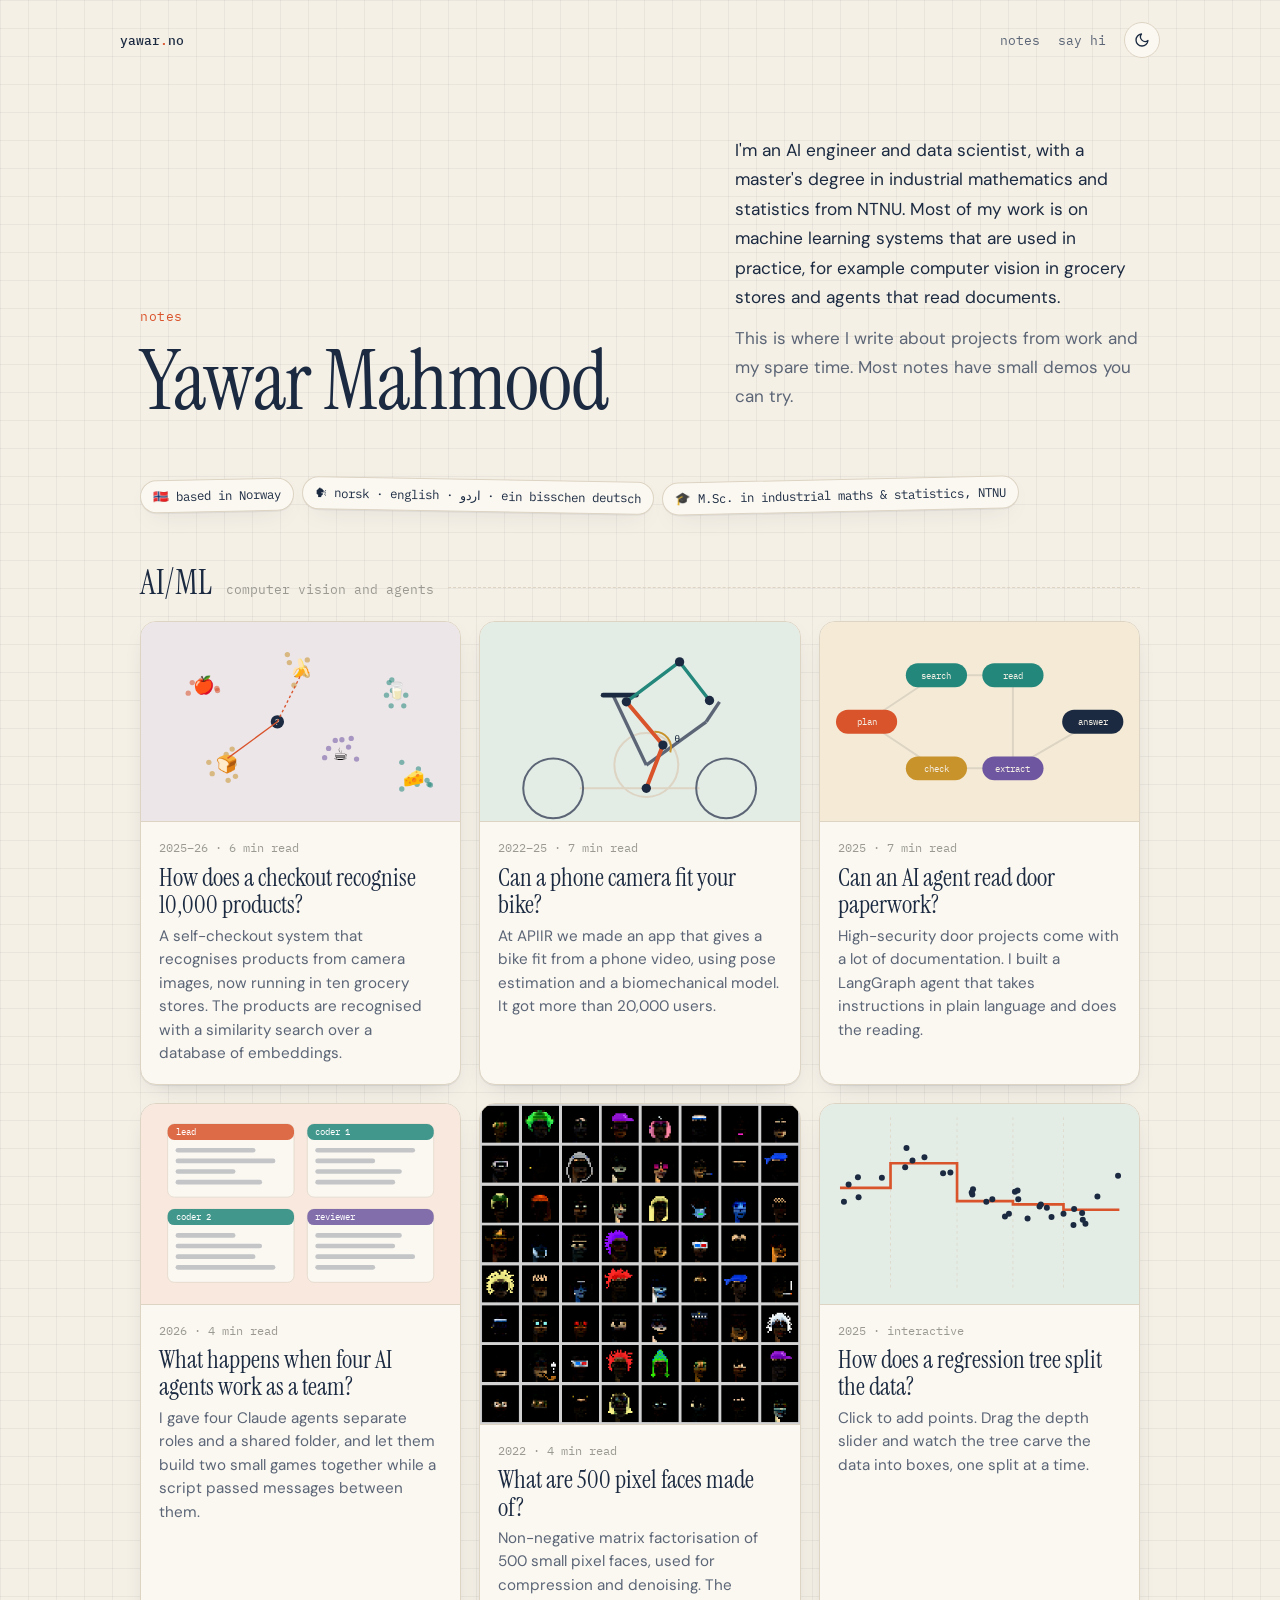
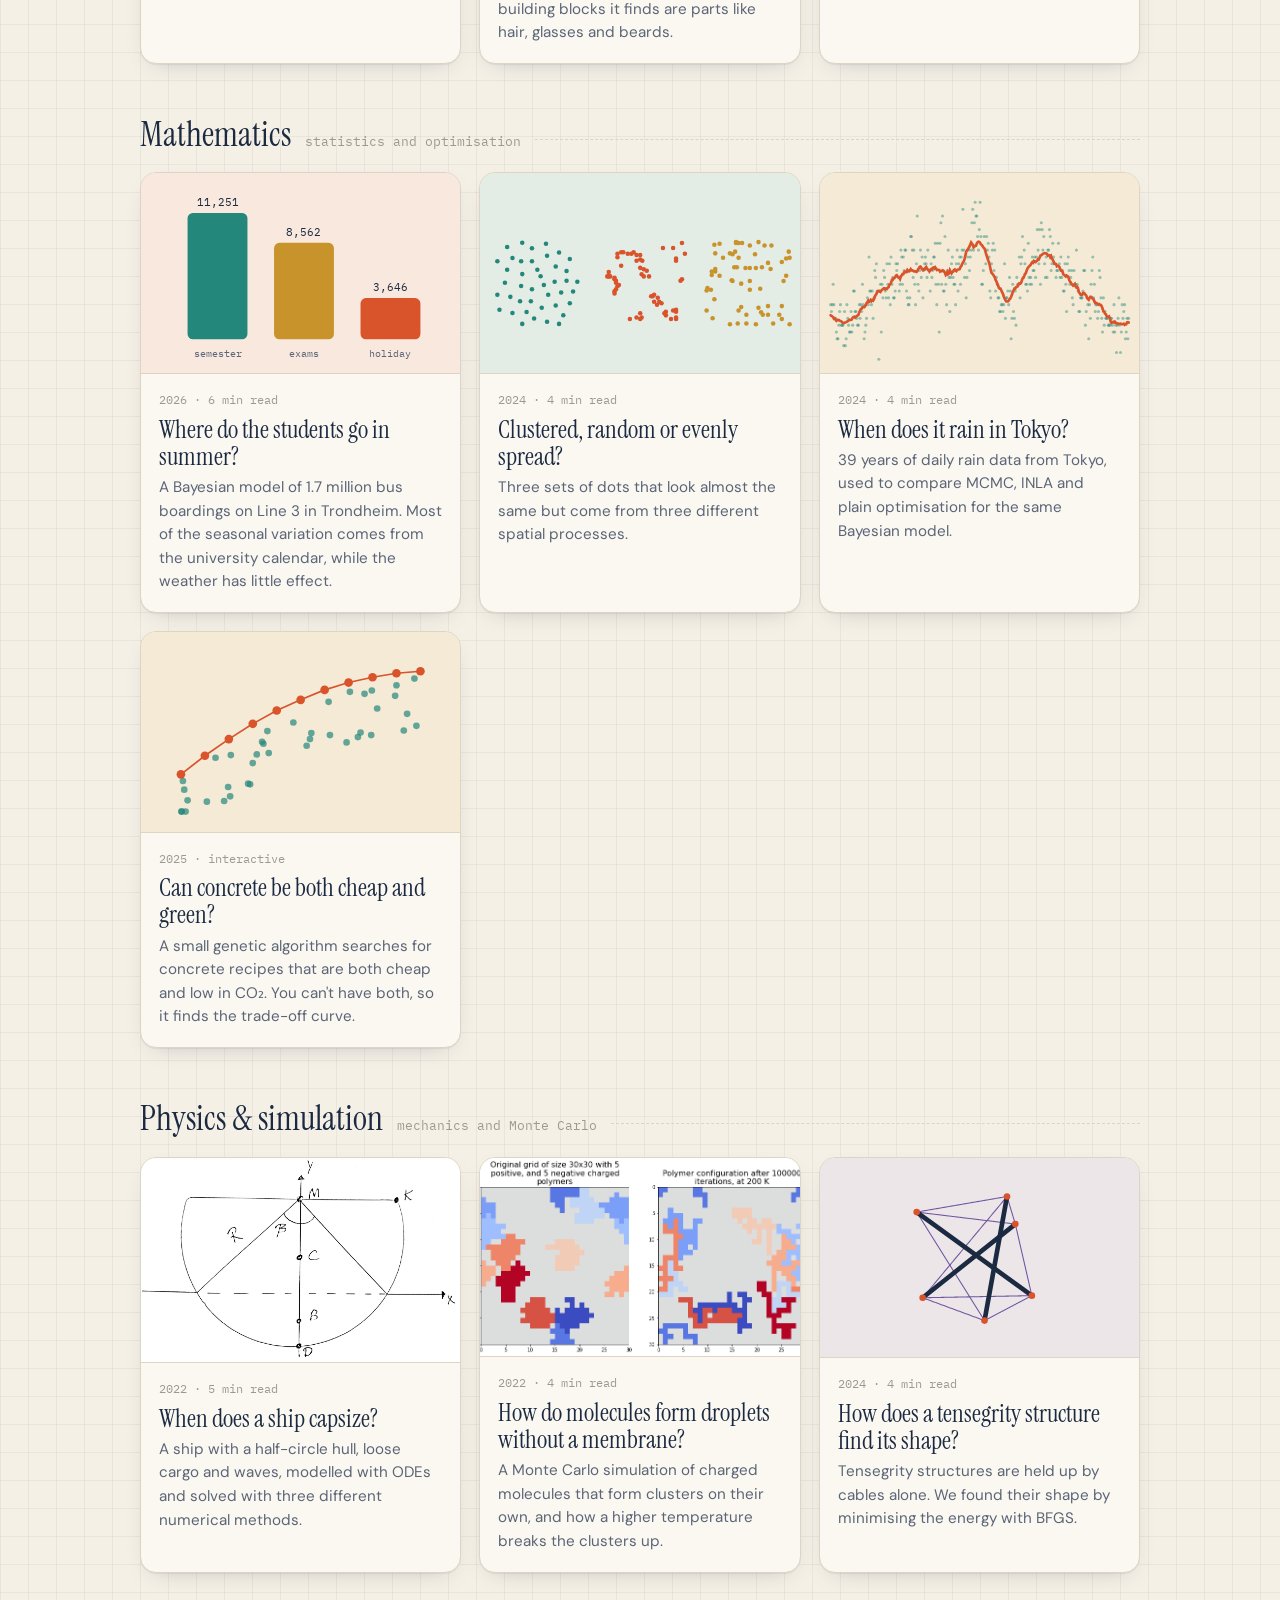
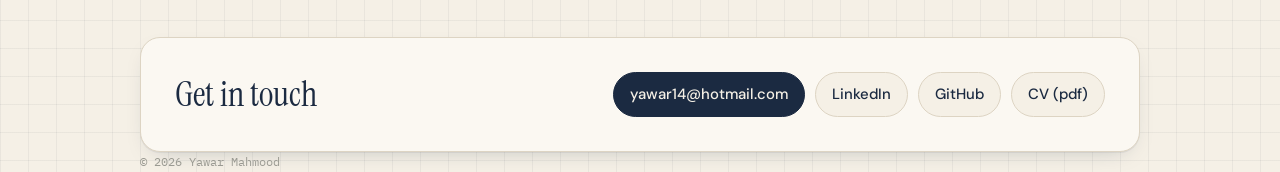
==== commit 8578cc77: "Three sections, question titles, rewritten notes, responsive fixes Co-Authored-By: Claude Opus 5.5 <" ====
--- a/index.html
+++ b/index.html
@@ -24,76 +24,81 @@
     <div>
       <p class="kicker">notes</p>
       <h1>Yawar Mahmood</h1>
-      <p class="tagline">Notes on machine learning, maths and things I've built.</p>
     </div>
     <div class="about">
-      <p>I'm an AI engineer and data scientist, trained in industrial mathematics and statistics at NTNU. Most of my work is machine learning that has to run outside a notebook: computer vision in grocery stores, agents that read documents, and models that report their uncertainty.</p>
+      <p>I'm an AI engineer and data scientist, with a master's degree in industrial mathematics and statistics from NTNU. Most of my work is on machine learning systems that are used in practice, for example computer vision in grocery stores and agents that read documents.</p>
       <p>This is where I write about projects from work and my spare time. Most notes have small demos you can try.</p>
     </div>
   </section>
   <div class="stickers">
     <span class="sticker">🇳🇴 based in Norway</span>
-    <span class="sticker">🗣 norsk · english · اردو · a little deutsch</span>
-    <span class="sticker">🎓 M.Sc., NTNU</span>
+    <span class="sticker">🗣 norsk · english · اردو · ein bisschen deutsch</span>
+    <span class="sticker">🎓 M.Sc. in industrial maths &amp; statistics, NTNU</span>
   </div>
 
-  <div class="label" id="notes"><h2>AI &amp; machine learning</h2><span>computer vision, agents and learning from data</span></div>
+  <div class="label" id="notes"><h2>AI/ML</h2><span>computer vision and agents</span></div>
   <div class="notes">
     <a class="note" href="notes/teaching-a-camera-10000-products.html">
       <div class="art tint-plum"><svg viewBox="0 0 480 300"><circle cx="90" cy="105" r="4" fill="var(--tomato)" fill-opacity="0.55"/><circle cx="90" cy="88" r="4" fill="var(--tomato)" fill-opacity="0.55"/><circle cx="77" cy="91" r="4" fill="var(--tomato)" fill-opacity="0.55"/><circle cx="115" cy="103" r="4" fill="var(--tomato)" fill-opacity="0.55"/><circle cx="114" cy="100" r="4" fill="var(--tomato)" fill-opacity="0.55"/><circle cx="103" cy="99" r="4" fill="var(--tomato)" fill-opacity="0.55"/><circle cx="71" cy="107" r="4" fill="var(--tomato)" fill-opacity="0.55"/><text x="95" y="103" text-anchor="middle" font-size="26">🍎</text><circle cx="250" cy="80" r="4" fill="var(--mustard)" fill-opacity="0.55"/><circle cx="220" cy="49" r="4" fill="var(--mustard)" fill-opacity="0.55"/><circle cx="223" cy="61" r="4" fill="var(--mustard)" fill-opacity="0.55"/><circle cx="246" cy="69" r="4" fill="var(--mustard)" fill-opacity="0.55"/><circle cx="250" cy="57" r="4" fill="var(--mustard)" fill-opacity="0.55"/><circle cx="246" cy="78" r="4" fill="var(--mustard)" fill-opacity="0.55"/><circle cx="230" cy="95" r="4" fill="var(--mustard)" fill-opacity="0.55"/><text x="240" y="78" text-anchor="middle" font-size="26">🍌</text><circle cx="395" cy="126" r="4" fill="var(--teal)" fill-opacity="0.55"/><circle cx="373" cy="91" r="4" fill="var(--teal)" fill-opacity="0.55"/><circle cx="378" cy="103" r="4" fill="var(--teal)" fill-opacity="0.55"/><circle cx="398" cy="110" r="4" fill="var(--teal)" fill-opacity="0.55"/><circle cx="377" cy="87" r="4" fill="var(--teal)" fill-opacity="0.55"/><circle cx="376" cy="126" r="4" fill="var(--teal)" fill-opacity="0.55"/><circle cx="369" cy="110" r="4" fill="var(--teal)" fill-opacity="0.55"/><text x="385" y="113" text-anchor="middle" font-size="26">🥛</text><circle cx="137" cy="191" r="4" fill="var(--mustard)" fill-opacity="0.55"/><circle cx="131" cy="238" r="4" fill="var(--mustard)" fill-opacity="0.55"/><circle cx="102" cy="211" r="4" fill="var(--mustard)" fill-opacity="0.55"/><circle cx="128" cy="199" r="4" fill="var(--mustard)" fill-opacity="0.55"/><circle cx="140" cy="214" r="4" fill="var(--mustard)" fill-opacity="0.55"/><circle cx="107" cy="228" r="4" fill="var(--mustard)" fill-opacity="0.55"/><circle cx="142" cy="232" r="4" fill="var(--mustard)" fill-opacity="0.55"/><text x="130" y="223" text-anchor="middle" font-size="26">🍞</text><circle cx="324" cy="206" r="4" fill="var(--plum)" fill-opacity="0.55"/><circle cx="302" cy="177" r="4" fill="var(--plum)" fill-opacity="0.55"/><circle cx="312" cy="188" r="4" fill="var(--plum)" fill-opacity="0.55"/><circle cx="292" cy="178" r="4" fill="var(--plum)" fill-opacity="0.55"/><circle cx="282" cy="190" r="4" fill="var(--plum)" fill-opacity="0.55"/><circle cx="316" cy="175" r="4" fill="var(--plum)" fill-opacity="0.55"/><circle cx="276" cy="204" r="4" fill="var(--plum)" fill-opacity="0.55"/><text x="300" y="208" text-anchor="middle" font-size="26">☕</text><circle cx="433" cy="244" r="4" fill="var(--teal)" fill-opacity="0.55"/><circle cx="392" cy="211" r="4" fill="var(--teal)" fill-opacity="0.55"/><circle cx="417" cy="221" r="4" fill="var(--teal)" fill-opacity="0.55"/><circle cx="392" cy="251" r="4" fill="var(--teal)" fill-opacity="0.55"/><circle cx="430" cy="238" r="4" fill="var(--teal)" fill-opacity="0.55"/><circle cx="415" cy="244" r="4" fill="var(--teal)" fill-opacity="0.55"/><circle cx="435" cy="245" r="4" fill="var(--teal)" fill-opacity="0.55"/><text x="410" y="243" text-anchor="middle" font-size="26">🧀</text><circle cx="205" cy="150" r="10" fill="var(--ink)"/><text x="205" y="155" text-anchor="middle" font-size="13" fill="var(--paper)" font-family="DM Sans, sans-serif">?</text><line x1="205" y1="150" x2="130" y2="205" stroke="var(--tomato)" stroke-width="2"/><line x1="205" y1="150" x2="240" y2="80" stroke="var(--tomato)" stroke-width="2" stroke-dasharray="4 4"/></svg></div>
-      <div class="body"><span class="meta">2025–26 · 6 min read</span><h3>Teaching a camera 10,000 products</h3><p>A self-checkout system that recognises products from camera images, now live in ten grocery stores. Recognition is a similarity search, not a fixed list of classes.</p></div>
+      <div class="body"><span class="meta">2025–26 · 6 min read</span><h3>How does a checkout recognise 10,000 products?</h3><p>A self-checkout system that recognises products from camera images, now running in ten grocery stores. The products are recognised with a similarity search over a database of embeddings.</p></div>
     </a>
     <a class="note" href="notes/bike-fitting-from-a-phone.html">
       <div class="art tint-teal"><svg viewBox="0 0 480 300"><circle cx="250" cy="215" r="48" fill="none" stroke="var(--line)" stroke-width="3"/><line x1="150" y1="250" x2="330" y2="250" stroke="var(--line)" stroke-width="3"/><circle cx="110" cy="250" r="45" fill="none" stroke="var(--soft)" stroke-width="3"/><circle cx="370" cy="250" r="45" fill="none" stroke="var(--soft)" stroke-width="3"/><line x1="200" y1="110" x2="250" y2="215" stroke="var(--soft)" stroke-width="5"/><line x1="185" y1="110" x2="235" y2="110" stroke="var(--ink)" stroke-width="7" stroke-linecap="round"/><line x1="250" y1="215" x2="340" y2="150" stroke="var(--soft)" stroke-width="5"/><line x1="340" y1="150" x2="360" y2="120" stroke="var(--soft)" stroke-width="5"/><polyline points="220,120 300,60 345,118" fill="none" stroke="var(--teal)" stroke-width="5" stroke-linecap="round"/><polyline points="220,120 275,185 250,250" fill="none" stroke="var(--tomato)" stroke-width="6" stroke-linecap="round" stroke-linejoin="round"/><circle cx="220" cy="120" r="7" fill="var(--ink)"/><circle cx="275" cy="185" r="7" fill="var(--ink)"/><circle cx="250" cy="250" r="7" fill="var(--ink)"/><circle cx="300" cy="60" r="7" fill="var(--ink)"/><circle cx="345" cy="118" r="7" fill="var(--ink)"/><path d="M 262 165 A 24 24 0 0 1 286 196" fill="none" stroke="var(--mustard)" stroke-width="3"/><text x="292" y="180" font-size="15" fill="var(--ink)" font-family="IBM Plex Mono, monospace">θ</text></svg></div>
-      <div class="body"><span class="meta">2022–25 · 7 min read</span><h3>Bike fitting from a phone camera</h3><p>A professional bike fit means a studio and an expert. At APIIR we put it in an app: pose estimation, a bit of biomechanics, and 20,000+ riders.</p></div>
+      <div class="body"><span class="meta">2022–25 · 7 min read</span><h3>Can a phone camera fit your bike?</h3><p>At APIIR we made an app that gives a bike fit from a phone video, using pose estimation and a biomechanical model. It got more than 20,000 users.</p></div>
     </a>
     <a class="note" href="notes/an-agent-for-door-paperwork.html">
       <div class="art tint-mustard"><svg viewBox="0 0 480 300"><line x1="70" y1="150" x2="175" y2="80" stroke="var(--line)" stroke-width="3"/><line x1="175" y1="80" x2="290" y2="80" stroke="var(--line)" stroke-width="3"/><line x1="290" y1="80" x2="290" y2="220" stroke="var(--line)" stroke-width="3"/><line x1="290" y1="220" x2="175" y2="220" stroke="var(--line)" stroke-width="3"/><line x1="175" y1="220" x2="70" y2="150" stroke="var(--line)" stroke-width="3"/><line x1="290" y1="220" x2="410" y2="150" stroke="var(--line)" stroke-width="3"/><rect x="24" y="132" width="92" height="36" rx="18" fill="var(--tomato)"/><text x="70" y="155" text-anchor="middle" font-size="14" fill="var(--paper)" font-family="IBM Plex Mono, monospace">plan</text><rect x="129" y="62" width="92" height="36" rx="18" fill="var(--teal)"/><text x="175" y="85" text-anchor="middle" font-size="14" fill="var(--paper)" font-family="IBM Plex Mono, monospace">search</text><rect x="244" y="62" width="92" height="36" rx="18" fill="var(--teal)"/><text x="290" y="85" text-anchor="middle" font-size="14" fill="var(--paper)" font-family="IBM Plex Mono, monospace">read</text><rect x="244" y="202" width="92" height="36" rx="18" fill="var(--plum)"/><text x="290" y="225" text-anchor="middle" font-size="14" fill="var(--paper)" font-family="IBM Plex Mono, monospace">extract</text><rect x="129" y="202" width="92" height="36" rx="18" fill="var(--mustard)"/><text x="175" y="225" text-anchor="middle" font-size="14" fill="var(--paper)" font-family="IBM Plex Mono, monospace">check</text><rect x="364" y="132" width="92" height="36" rx="18" fill="var(--ink)"/><text x="410" y="155" text-anchor="middle" font-size="14" fill="var(--paper)" font-family="IBM Plex Mono, monospace">answer</text></svg></div>
-      <div class="body"><span class="meta">2025 · 7 min read</span><h3>An agent that reads door paperwork</h3><p>High-security door projects come with a lot of documentation. I built a LangGraph agent that takes instructions in plain language and does the reading.</p></div>
+      <div class="body"><span class="meta">2025 · 7 min read</span><h3>Can an AI agent read door paperwork?</h3><p>High-security door projects come with a lot of documentation. I built a LangGraph agent that takes instructions in plain language and does the reading.</p></div>
     </a>
     <a class="note" href="notes/four-agents-one-pacman.html">
       <div class="art tint-tomato"><svg viewBox="0 0 480 300"><rect x="40" y="30" width="190" height="110" rx="10" fill="var(--card)" stroke="var(--line)"/><rect x="40" y="30" width="190" height="24" rx="10" fill="var(--tomato)" fill-opacity="0.85"/><text x="52" y="47" font-size="13" fill="#fff" font-family="IBM Plex Mono, monospace">lead</text><rect x="52" y="66" width="120" height="7" rx="3.5" fill="var(--soft)" fill-opacity="0.35"/><rect x="52" y="82" width="150" height="7" rx="3.5" fill="var(--soft)" fill-opacity="0.35"/><rect x="52" y="98" width="90" height="7" rx="3.5" fill="var(--soft)" fill-opacity="0.35"/><rect x="52" y="114" width="130" height="7" rx="3.5" fill="var(--soft)" fill-opacity="0.35"/><rect x="250" y="30" width="190" height="110" rx="10" fill="var(--card)" stroke="var(--line)"/><rect x="250" y="30" width="190" height="24" rx="10" fill="var(--teal)" fill-opacity="0.85"/><text x="262" y="47" font-size="13" fill="#fff" font-family="IBM Plex Mono, monospace">coder 1</text><rect x="262" y="66" width="150" height="7" rx="3.5" fill="var(--soft)" fill-opacity="0.35"/><rect x="262" y="82" width="90" height="7" rx="3.5" fill="var(--soft)" fill-opacity="0.35"/><rect x="262" y="98" width="130" height="7" rx="3.5" fill="var(--soft)" fill-opacity="0.35"/><rect x="262" y="114" width="120" height="7" rx="3.5" fill="var(--soft)" fill-opacity="0.35"/><rect x="40" y="158" width="190" height="110" rx="10" fill="var(--card)" stroke="var(--line)"/><rect x="40" y="158" width="190" height="24" rx="10" fill="var(--teal)" fill-opacity="0.85"/><text x="52" y="175" font-size="13" fill="#fff" font-family="IBM Plex Mono, monospace">coder 2</text><rect x="52" y="194" width="90" height="7" rx="3.5" fill="var(--soft)" fill-opacity="0.35"/><rect x="52" y="210" width="130" height="7" rx="3.5" fill="var(--soft)" fill-opacity="0.35"/><rect x="52" y="226" width="120" height="7" rx="3.5" fill="var(--soft)" fill-opacity="0.35"/><rect x="52" y="242" width="150" height="7" rx="3.5" fill="var(--soft)" fill-opacity="0.35"/><rect x="250" y="158" width="190" height="110" rx="10" fill="var(--card)" stroke="var(--line)"/><rect x="250" y="158" width="190" height="24" rx="10" fill="var(--plum)" fill-opacity="0.85"/><text x="262" y="175" font-size="13" fill="#fff" font-family="IBM Plex Mono, monospace">reviewer</text><rect x="262" y="194" width="130" height="7" rx="3.5" fill="var(--soft)" fill-opacity="0.35"/><rect x="262" y="210" width="120" height="7" rx="3.5" fill="var(--soft)" fill-opacity="0.35"/><rect x="262" y="226" width="150" height="7" rx="3.5" fill="var(--soft)" fill-opacity="0.35"/><rect x="262" y="242" width="90" height="7" rx="3.5" fill="var(--soft)" fill-opacity="0.35"/></svg></div>
-      <div class="body"><span class="meta">2026 · 4 min read</span><h3>Four AI agents, one tmux session</h3><p>I gave a team of Claude agents separate jobs, a shared folder and a watcher script, and asked them to build a game together.</p></div>
+      <div class="body"><span class="meta">2026 · 4 min read</span><h3>What happens when four AI agents work as a team?</h3><p>I gave four Claude agents separate roles and a shared folder, and let them build two small games together while a script passed messages between them.</p></div>
     </a>
     <a class="note" href="notes/pixel-faces.html">
       <div class="art tint-plum"><img src="img/nmf-attributes.png" alt="" loading="lazy"></div>
-      <div class="body"><span class="meta">2022 · 4 min read</span><h3>What are 500 pixel faces made of?</h3><p>Non-negative matrix factorisation took a pile of tiny 24×24 faces and, without being told, pulled out hair, glasses and beards as separate parts.</p></div>
+      <div class="body"><span class="meta">2022 · 4 min read</span><h3>What are 500 pixel faces made of?</h3><p>Non-negative matrix factorisation of 500 small pixel faces, used for compression and denoising. The building blocks it finds are parts like hair, glasses and beards.</p></div>
     </a>
     <a class="note" href="demos/regression-tree.html">
       <div class="art tint-teal"><svg viewBox="0 0 480 300"><line x1="106" x2="106" y1="20" y2="280" stroke="var(--line)" stroke-dasharray="4 5"/><line x1="206" x2="206" y1="20" y2="280" stroke="var(--line)" stroke-dasharray="4 5"/><line x1="290" x2="290" y1="20" y2="280" stroke="var(--line)" stroke-dasharray="4 5"/><line x1="366" x2="366" y1="20" y2="280" stroke="var(--line)" stroke-dasharray="4 5"/><path d="M30,126 L106,126 L106,89 L206,89 L206,146 L290,146 L290,151 L366,151 L366,159 L450,159 " fill="none" stroke="var(--tomato)" stroke-width="4"/><circle cx="36" cy="147" r="4.5" fill="var(--ink)"/><circle cx="43" cy="121" r="4.5" fill="var(--ink)"/><circle cx="57" cy="110" r="4.5" fill="var(--ink)"/><circle cx="58" cy="140" r="4.5" fill="var(--ink)"/><circle cx="93" cy="111" r="4.5" fill="var(--ink)"/><circle cx="128" cy="95" r="4.5" fill="var(--ink)"/><circle cx="130" cy="66" r="4.5" fill="var(--ink)"/><circle cx="139" cy="85" r="4.5" fill="var(--ink)"/><circle cx="157" cy="80" r="4.5" fill="var(--ink)"/><circle cx="185" cy="104" r="4.5" fill="var(--ink)"/><circle cx="196" cy="103" r="4.5" fill="var(--ink)"/><circle cx="228" cy="133" r="4.5" fill="var(--ink)"/><circle cx="229" cy="136" r="4.5" fill="var(--ink)"/><circle cx="230" cy="128" r="4.5" fill="var(--ink)"/><circle cx="250" cy="147" r="4.5" fill="var(--ink)"/><circle cx="259" cy="143" r="4.5" fill="var(--ink)"/><circle cx="278" cy="169" r="4.5" fill="var(--ink)"/><circle cx="284" cy="165" r="4.5" fill="var(--ink)"/><circle cx="293" cy="132" r="4.5" fill="var(--ink)"/><circle cx="297" cy="130" r="4.5" fill="var(--ink)"/><circle cx="298" cy="143" r="4.5" fill="var(--ink)"/><circle cx="312" cy="172" r="4.5" fill="var(--ink)"/><circle cx="330" cy="154" r="4.5" fill="var(--ink)"/><circle cx="332" cy="151" r="4.5" fill="var(--ink)"/><circle cx="341" cy="156" r="4.5" fill="var(--ink)"/><circle cx="348" cy="170" r="4.5" fill="var(--ink)"/><circle cx="366" cy="165" r="4.5" fill="var(--ink)"/><circle cx="381" cy="182" r="4.5" fill="var(--ink)"/><circle cx="382" cy="158" r="4.5" fill="var(--ink)"/><circle cx="394" cy="164" r="4.5" fill="var(--ink)"/><circle cx="395" cy="174" r="4.5" fill="var(--ink)"/><circle cx="399" cy="180" r="4.5" fill="var(--ink)"/><circle cx="417" cy="139" r="4.5" fill="var(--ink)"/><circle cx="448" cy="108" r="4.5" fill="var(--ink)"/></svg></div>
-      <div class="body"><span class="meta">2025 · interactive</span><h3>Grow a regression tree</h3><p>Click to add points. Drag the depth slider and watch the tree carve the data into boxes, one split at a time.</p></div>
+      <div class="body"><span class="meta">2025 · interactive</span><h3>How does a regression tree split the data?</h3><p>Click to add points. Drag the depth slider and watch the tree carve the data into boxes, one split at a time.</p></div>
+    </a>
+<!--END-ml-->
+  </div>
+
+  <div class="label" id="maths"><h2>Mathematics</h2><span>statistics and optimisation</span></div>
+  <div class="notes">
+    <a class="note" href="notes/where-do-the-students-go.html">
+      <div class="art tint-tomato"><svg viewBox="0 0 480 300"><rect x="70" y="60" width="90" height="190" rx="8" fill="var(--teal)"/><text x="115" y="50" text-anchor="middle" font-size="17" fill="var(--ink)" font-family="IBM Plex Mono, monospace">11,251</text><text x="115" y="276" text-anchor="middle" font-size="15" fill="var(--soft)" font-family="IBM Plex Mono, monospace">semester</text><rect x="200" y="105" width="90" height="145" rx="8" fill="var(--mustard)"/><text x="245" y="95" text-anchor="middle" font-size="17" fill="var(--ink)" font-family="IBM Plex Mono, monospace">8,562</text><text x="245" y="276" text-anchor="middle" font-size="15" fill="var(--soft)" font-family="IBM Plex Mono, monospace">exams</text><rect x="330" y="188" width="90" height="62" rx="8" fill="var(--tomato)"/><text x="375" y="178" text-anchor="middle" font-size="17" fill="var(--ink)" font-family="IBM Plex Mono, monospace">3,646</text><text x="375" y="276" text-anchor="middle" font-size="15" fill="var(--soft)" font-family="IBM Plex Mono, monospace">holiday</text></svg></div>
+      <div class="body"><span class="meta">2026 · 6 min read</span><h3>Where do the students go in summer?</h3><p>A Bayesian model of 1.7 million bus boardings on Line 3 in Trondheim. Most of the seasonal variation comes from the university calendar, while the weather has little effect.</p></div>
+    </a>
+    <a class="note" href="notes/cells-redwoods-and-pines.html">
+      <div class="art tint-teal"><svg viewBox="0 0 480 300" preserveAspectRatio="xMidYMid meet"><g transform="translate(0,60)"><circle cx="63.5" cy="166.8" r="3.4" fill="var(--teal)"/><circle cx="26.1" cy="122.9" r="3.4" fill="var(--teal)"/><circle cx="139.9" cy="118.0" r="3.4" fill="var(--teal)"/><circle cx="78.1" cy="72.5" r="3.4" fill="var(--teal)"/><circle cx="78.1" cy="53.0" r="3.4" fill="var(--teal)"/><circle cx="113.8" cy="139.2" r="3.4" fill="var(--teal)"/><circle cx="122.0" cy="119.7" r="3.4" fill="var(--teal)"/><circle cx="61.8" cy="72.5" r="3.4" fill="var(--teal)"/><circle cx="63.5" cy="44.9" r="3.4" fill="var(--teal)"/><circle cx="100.8" cy="163.5" r="3.4" fill="var(--teal)"/><circle cx="60.2" cy="132.7" r="3.4" fill="var(--teal)"/><circle cx="63.5" cy="92.0" r="3.4" fill="var(--teal)"/><circle cx="113.8" cy="80.7" r="3.4" fill="var(--teal)"/><circle cx="81.3" cy="158.7" r="3.4" fill="var(--teal)"/><circle cx="45.6" cy="126.2" r="3.4" fill="var(--teal)"/><circle cx="37.5" cy="105.0" r="3.4" fill="var(--teal)"/><circle cx="86.2" cy="85.5" r="3.4" fill="var(--teal)"/><circle cx="99.2" cy="46.5" r="3.4" fill="var(--teal)"/><circle cx="125.2" cy="153.8" r="3.4" fill="var(--teal)"/><circle cx="102.5" cy="122.9" r="3.4" fill="var(--teal)"/><circle cx="112.2" cy="103.4" r="3.4" fill="var(--teal)"/><circle cx="48.8" cy="67.7" r="3.4" fill="var(--teal)"/><circle cx="118.8" cy="166.8" r="3.4" fill="var(--teal)"/><circle cx="76.5" cy="132.7" r="3.4" fill="var(--teal)"/><circle cx="91.1" cy="95.2" r="3.4" fill="var(--teal)"/><circle cx="130.1" cy="87.2" r="3.4" fill="var(--teal)"/><circle cx="48.8" cy="150.5" r="3.4" fill="var(--teal)"/><circle cx="61.8" cy="109.9" r="3.4" fill="var(--teal)"/><circle cx="146.3" cy="103.4" r="3.4" fill="var(--teal)"/><circle cx="118.8" cy="59.5" r="3.4" fill="var(--teal)"/><circle cx="29.3" cy="145.7" r="3.4" fill="var(--teal)"/><circle cx="135.0" cy="135.9" r="3.4" fill="var(--teal)"/><circle cx="130.1" cy="101.8" r="3.4" fill="var(--teal)"/><circle cx="100.8" cy="64.4" r="3.4" fill="var(--teal)"/><circle cx="92.8" cy="142.4" r="3.4" fill="var(--teal)"/><circle cx="96.0" cy="108.2" r="3.4" fill="var(--teal)"/><circle cx="40.8" cy="85.5" r="3.4" fill="var(--teal)"/><circle cx="40.8" cy="51.4" r="3.4" fill="var(--teal)"/><circle cx="70.0" cy="148.9" r="3.4" fill="var(--teal)"/><circle cx="78.1" cy="114.8" r="3.4" fill="var(--teal)"/><circle cx="26.1" cy="72.5" r="3.4" fill="var(--teal)"/><circle cx="135.0" cy="69.2" r="3.4" fill="var(--teal)"/><circle cx="225.3" cy="159.3" r="3.4" fill="var(--tomato)"/><circle cx="294.7" cy="159.3" r="3.4" fill="var(--tomato)"/><circle cx="290.3" cy="146.6" r="3.4" fill="var(--tomato)"/><circle cx="303.6" cy="99.7" r="3.4" fill="var(--tomato)"/><circle cx="290.3" cy="52.7" r="3.4" fill="var(--tomato)"/><circle cx="267.2" cy="127.4" r="3.4" fill="var(--tomato)"/><circle cx="243.0" cy="92.3" r="3.4" fill="var(--tomato)"/><circle cx="240.8" cy="82.6" r="3.4" fill="var(--tomato)"/><circle cx="222.1" cy="61.3" r="3.4" fill="var(--tomato)"/><circle cx="240.8" cy="63.4" r="3.4" fill="var(--tomato)"/><circle cx="202.2" cy="117.7" r="3.4" fill="var(--tomato)"/><circle cx="204.4" cy="101.8" r="3.4" fill="var(--tomato)"/><circle cx="202.2" cy="99.7" r="3.4" fill="var(--tomato)"/><circle cx="240.8" cy="159.3" r="3.4" fill="var(--tomato)"/><circle cx="294.7" cy="157.3" r="3.4" fill="var(--tomato)"/><circle cx="279.4" cy="154.0" r="3.4" fill="var(--tomato)"/><circle cx="294.7" cy="72.0" r="3.4" fill="var(--tomato)"/><circle cx="275.0" cy="52.7" r="3.4" fill="var(--tomato)"/><circle cx="261.7" cy="133.7" r="3.4" fill="var(--tomato)"/><circle cx="246.2" cy="95.4" r="3.4" fill="var(--tomato)"/><circle cx="206.6" cy="66.6" r="3.4" fill="var(--tomato)"/><circle cx="227.5" cy="61.3" r="3.4" fill="var(--tomato)"/><circle cx="240.8" cy="69.9" r="3.4" fill="var(--tomato)"/><circle cx="204.4" cy="114.6" r="3.4" fill="var(--tomato)"/><circle cx="191.3" cy="95.4" r="3.4" fill="var(--tomato)"/><circle cx="202.2" cy="97.6" r="3.4" fill="var(--tomato)"/><circle cx="235.3" cy="157.3" r="3.4" fill="var(--tomato)"/><circle cx="287.1" cy="159.3" r="3.4" fill="var(--tomato)"/><circle cx="279.4" cy="148.7" r="3.4" fill="var(--tomato)"/><circle cx="294.7" cy="68.7" r="3.4" fill="var(--tomato)"/><circle cx="266.1" cy="138.0" r="3.4" fill="var(--tomato)"/><circle cx="257.3" cy="125.3" r="3.4" fill="var(--tomato)"/><circle cx="254.1" cy="95.4" r="3.4" fill="var(--tomato)"/><circle cx="206.6" cy="61.3" r="3.4" fill="var(--tomato)"/><circle cx="230.9" cy="59.2" r="3.4" fill="var(--tomato)"/><circle cx="244.0" cy="72.0" r="3.4" fill="var(--tomato)"/><circle cx="206.6" cy="110.3" r="3.4" fill="var(--tomato)"/><circle cx="193.5" cy="95.4" r="3.4" fill="var(--tomato)"/><circle cx="243.0" cy="157.3" r="3.4" fill="var(--tomato)"/><circle cx="294.7" cy="148.7" r="3.4" fill="var(--tomato)"/><circle cx="277.2" cy="150.8" r="3.4" fill="var(--tomato)"/><circle cx="308.0" cy="61.3" r="3.4" fill="var(--tomato)"/><circle cx="269.4" cy="133.7" r="3.4" fill="var(--tomato)"/><circle cx="259.5" cy="125.3" r="3.4" fill="var(--tomato)"/><circle cx="250.7" cy="86.9" r="3.4" fill="var(--tomato)"/><circle cx="212.2" cy="59.2" r="3.4" fill="var(--tomato)"/><circle cx="212.2" cy="79.4" r="3.4" fill="var(--tomato)"/><circle cx="235.3" cy="72.0" r="3.4" fill="var(--tomato)"/><circle cx="208.8" cy="108.2" r="3.4" fill="var(--tomato)"/><circle cx="195.7" cy="95.4" r="3.4" fill="var(--tomato)"/><circle cx="240.8" cy="150.8" r="3.4" fill="var(--tomato)"/><circle cx="294.7" cy="145.4" r="3.4" fill="var(--tomato)"/><circle cx="301.4" cy="101.8" r="3.4" fill="var(--tomato)"/><circle cx="303.6" cy="45.3" r="3.4" fill="var(--tomato)"/><circle cx="272.8" cy="135.9" r="3.4" fill="var(--tomato)"/><circle cx="261.7" cy="123.1" r="3.4" fill="var(--tomato)"/><circle cx="246.2" cy="84.7" r="3.4" fill="var(--tomato)"/><circle cx="215.4" cy="59.2" r="3.4" fill="var(--tomato)"/><circle cx="235.3" cy="63.4" r="3.4" fill="var(--tomato)"/><circle cx="202.2" cy="121.0" r="3.4" fill="var(--tomato)"/><circle cx="204.4" cy="105.0" r="3.4" fill="var(--tomato)"/><circle cx="193.5" cy="89.0" r="3.4" fill="var(--tomato)"/><circle cx="349.7" cy="158.3" r="3.4" fill="var(--mustard)"/><circle cx="414.7" cy="167.4" r="3.4" fill="var(--mustard)"/><circle cx="449.8" cy="153.1" r="3.4" fill="var(--mustard)"/><circle cx="392.6" cy="141.4" r="3.4" fill="var(--mustard)"/><circle cx="340.6" cy="116.7" r="3.4" fill="var(--mustard)"/><circle cx="348.4" cy="93.3" r="3.4" fill="var(--mustard)"/><circle cx="378.3" cy="101.1" r="3.4" fill="var(--mustard)"/><circle cx="460.2" cy="94.6" r="3.4" fill="var(--mustard)"/><circle cx="414.7" cy="82.9" r="3.4" fill="var(--mustard)"/><circle cx="460.2" cy="68.6" r="3.4" fill="var(--mustard)"/><circle cx="360.1" cy="46.5" r="3.4" fill="var(--mustard)"/><circle cx="388.7" cy="67.3" r="3.4" fill="var(--mustard)"/><circle cx="384.8" cy="43.9" r="3.4" fill="var(--mustard)"/><circle cx="375.7" cy="167.4" r="3.4" fill="var(--mustard)"/><circle cx="422.5" cy="149.2" r="3.4" fill="var(--mustard)"/><circle cx="453.7" cy="159.6" r="3.4" fill="var(--mustard)"/><circle cx="400.4" cy="153.1" r="3.4" fill="var(--mustard)"/><circle cx="341.9" cy="112.8" r="3.4" fill="var(--mustard)"/><circle cx="348.4" cy="88.1" r="3.4" fill="var(--mustard)"/><circle cx="379.6" cy="102.4" r="3.4" fill="var(--mustard)"/><circle cx="382.2" cy="81.6" r="3.4" fill="var(--mustard)"/><circle cx="423.8" cy="81.6" r="3.4" fill="var(--mustard)"/><circle cx="465.4" cy="67.3" r="3.4" fill="var(--mustard)"/><circle cx="365.3" cy="67.3" r="3.4" fill="var(--mustard)"/><circle cx="405.6" cy="49.1" r="3.4" fill="var(--mustard)"/><circle cx="384.8" cy="45.2" r="3.4" fill="var(--mustard)"/><circle cx="387.4" cy="166.1" r="3.4" fill="var(--mustard)"/><circle cx="425.1" cy="153.1" r="3.4" fill="var(--mustard)"/><circle cx="465.4" cy="167.4" r="3.4" fill="var(--mustard)"/><circle cx="418.6" cy="142.7" r="3.4" fill="var(--mustard)"/><circle cx="347.1" cy="115.4" r="3.4" fill="var(--mustard)"/><circle cx="353.6" cy="88.1" r="3.4" fill="var(--mustard)"/><circle cx="392.6" cy="106.3" r="3.4" fill="var(--mustard)"/><circle cx="386.1" cy="81.6" r="3.4" fill="var(--mustard)"/><circle cx="436.8" cy="84.2" r="3.4" fill="var(--mustard)"/><circle cx="464.1" cy="58.2" r="3.4" fill="var(--mustard)"/><circle cx="375.7" cy="60.8" r="3.4" fill="var(--mustard)"/><circle cx="413.4" cy="62.1" r="3.4" fill="var(--mustard)"/><circle cx="388.7" cy="45.2" r="3.4" fill="var(--mustard)"/><circle cx="388.7" cy="146.6" r="3.4" fill="var(--mustard)"/><circle cx="432.9" cy="153.1" r="3.4" fill="var(--mustard)"/><circle cx="340.6" cy="146.6" r="3.4" fill="var(--mustard)"/><circle cx="432.9" cy="140.1" r="3.4" fill="var(--mustard)"/><circle cx="405.6" cy="115.4" r="3.4" fill="var(--mustard)"/><circle cx="353.6" cy="84.2" r="3.4" fill="var(--mustard)"/><circle cx="405.6" cy="102.4" r="3.4" fill="var(--mustard)"/><circle cx="399.1" cy="82.9" r="3.4" fill="var(--mustard)"/><circle cx="432.9" cy="75.1" r="3.4" fill="var(--mustard)"/><circle cx="353.6" cy="60.8" r="3.4" fill="var(--mustard)"/><circle cx="379.6" cy="62.1" r="3.4" fill="var(--mustard)"/><circle cx="427.7" cy="49.1" r="3.4" fill="var(--mustard)"/><circle cx="393.9" cy="45.2" r="3.4" fill="var(--mustard)"/><circle cx="400.4" cy="166.1" r="3.4" fill="var(--mustard)"/><circle cx="440.7" cy="166.1" r="3.4" fill="var(--mustard)"/><circle cx="352.3" cy="129.7" r="3.4" fill="var(--mustard)"/><circle cx="453.7" cy="140.1" r="3.4" fill="var(--mustard)"/><circle cx="421.2" cy="114.1" r="3.4" fill="var(--mustard)"/><circle cx="360.1" cy="94.6" r="3.4" fill="var(--mustard)"/><circle cx="456.3" cy="102.4" r="3.4" fill="var(--mustard)"/><circle cx="405.6" cy="82.9" r="3.4" fill="var(--mustard)"/><circle cx="453.7" cy="73.8" r="3.4" fill="var(--mustard)"/><circle cx="352.3" cy="47.8" r="3.4" fill="var(--mustard)"/><circle cx="383.5" cy="58.2" r="3.4" fill="var(--mustard)"/><circle cx="438.1" cy="49.1" r="3.4" fill="var(--mustard)"/><circle cx="418.6" cy="43.9" r="3.4" fill="var(--mustard)"/></g></svg></div>
+      <div class="body"><span class="meta">2024 · 4 min read</span><h3>Clustered, random or evenly spread?</h3><p>Three sets of dots that look almost the same but come from three different spatial processes.</p></div>
+    </a>
+    <a class="note" href="notes/when-does-it-rain-in-tokyo.html">
+      <div class="art tint-mustard"><svg viewBox="0 0 480 300" role="img" aria-label="Share of years with rain over 1 mm, per calendar day, Tokyo 1951–1989"><circle cx="16.0" cy="197.9" r="2.3" fill="var(--teal)" fill-opacity="0.45"/><circle cx="17.2" cy="208.2" r="2.3" fill="var(--teal)" fill-opacity="0.45"/><circle cx="18.5" cy="197.9" r="2.3" fill="var(--teal)" fill-opacity="0.45"/><circle cx="19.7" cy="167.2" r="2.3" fill="var(--teal)" fill-opacity="0.45"/><circle cx="20.9" cy="197.9" r="2.3" fill="var(--teal)" fill-opacity="0.45"/><circle cx="22.1" cy="218.5" r="2.3" fill="var(--teal)" fill-opacity="0.45"/><circle cx="23.4" cy="218.5" r="2.3" fill="var(--teal)" fill-opacity="0.45"/><circle cx="24.6" cy="239.0" r="2.3" fill="var(--teal)" fill-opacity="0.45"/><circle cx="25.8" cy="249.2" r="2.3" fill="var(--teal)" fill-opacity="0.45"/><circle cx="27.0" cy="249.2" r="2.3" fill="var(--teal)" fill-opacity="0.45"/><circle cx="28.3" cy="228.7" r="2.3" fill="var(--teal)" fill-opacity="0.45"/><circle cx="29.5" cy="208.2" r="2.3" fill="var(--teal)" fill-opacity="0.45"/><circle cx="30.7" cy="197.9" r="2.3" fill="var(--teal)" fill-opacity="0.45"/><circle cx="32.0" cy="228.7" r="2.3" fill="var(--teal)" fill-opacity="0.45"/><circle cx="33.2" cy="228.7" r="2.3" fill="var(--teal)" fill-opacity="0.45"/><circle cx="34.4" cy="228.7" r="2.3" fill="var(--teal)" fill-opacity="0.45"/><circle cx="35.6" cy="259.5" r="2.3" fill="var(--teal)" fill-opacity="0.45"/><circle cx="36.9" cy="208.2" r="2.3" fill="var(--teal)" fill-opacity="0.45"/><circle cx="38.1" cy="259.5" r="2.3" fill="var(--teal)" fill-opacity="0.45"/><circle cx="39.3" cy="249.2" r="2.3" fill="var(--teal)" fill-opacity="0.45"/><circle cx="40.5" cy="197.9" r="2.3" fill="var(--teal)" fill-opacity="0.45"/><circle cx="41.8" cy="218.5" r="2.3" fill="var(--teal)" fill-opacity="0.45"/><circle cx="43.0" cy="228.7" r="2.3" fill="var(--teal)" fill-opacity="0.45"/><circle cx="44.2" cy="239.0" r="2.3" fill="var(--teal)" fill-opacity="0.45"/><circle cx="45.5" cy="239.0" r="2.3" fill="var(--teal)" fill-opacity="0.45"/><circle cx="46.7" cy="208.2" r="2.3" fill="var(--teal)" fill-opacity="0.45"/><circle cx="47.9" cy="239.0" r="2.3" fill="var(--teal)" fill-opacity="0.45"/><circle cx="49.1" cy="228.7" r="2.3" fill="var(--teal)" fill-opacity="0.45"/><circle cx="50.4" cy="177.4" r="2.3" fill="var(--teal)" fill-opacity="0.45"/><circle cx="51.6" cy="177.4" r="2.3" fill="var(--teal)" fill-opacity="0.45"/><circle cx="52.8" cy="208.2" r="2.3" fill="var(--teal)" fill-opacity="0.45"/><circle cx="54.0" cy="208.2" r="2.3" fill="var(--teal)" fill-opacity="0.45"/><circle cx="55.3" cy="218.5" r="2.3" fill="var(--teal)" fill-opacity="0.45"/><circle cx="56.5" cy="228.7" r="2.3" fill="var(--teal)" fill-opacity="0.45"/><circle cx="57.7" cy="228.7" r="2.3" fill="var(--teal)" fill-opacity="0.45"/><circle cx="59.0" cy="197.9" r="2.3" fill="var(--teal)" fill-opacity="0.45"/><circle cx="60.2" cy="218.5" r="2.3" fill="var(--teal)" fill-opacity="0.45"/><circle cx="61.4" cy="197.9" r="2.3" fill="var(--teal)" fill-opacity="0.45"/><circle cx="62.6" cy="208.2" r="2.3" fill="var(--teal)" fill-opacity="0.45"/><circle cx="63.9" cy="167.2" r="2.3" fill="var(--teal)" fill-opacity="0.45"/><circle cx="65.1" cy="197.9" r="2.3" fill="var(--teal)" fill-opacity="0.45"/><circle cx="66.3" cy="249.2" r="2.3" fill="var(--teal)" fill-opacity="0.45"/><circle cx="67.6" cy="239.0" r="2.3" fill="var(--teal)" fill-opacity="0.45"/><circle cx="68.8" cy="228.7" r="2.3" fill="var(--teal)" fill-opacity="0.45"/><circle cx="70.0" cy="218.5" r="2.3" fill="var(--teal)" fill-opacity="0.45"/><circle cx="71.2" cy="187.7" r="2.3" fill="var(--teal)" fill-opacity="0.45"/><circle cx="72.5" cy="197.9" r="2.3" fill="var(--teal)" fill-opacity="0.45"/><circle cx="73.7" cy="126.2" r="2.3" fill="var(--teal)" fill-opacity="0.45"/><circle cx="74.9" cy="177.4" r="2.3" fill="var(--teal)" fill-opacity="0.45"/><circle cx="76.1" cy="177.4" r="2.3" fill="var(--teal)" fill-opacity="0.45"/><circle cx="77.4" cy="197.9" r="2.3" fill="var(--teal)" fill-opacity="0.45"/><circle cx="78.6" cy="177.4" r="2.3" fill="var(--teal)" fill-opacity="0.45"/><circle cx="79.8" cy="218.5" r="2.3" fill="var(--teal)" fill-opacity="0.45"/><circle cx="81.1" cy="187.7" r="2.3" fill="var(--teal)" fill-opacity="0.45"/><circle cx="82.3" cy="146.7" r="2.3" fill="var(--teal)" fill-opacity="0.45"/><circle cx="83.5" cy="156.9" r="2.3" fill="var(--teal)" fill-opacity="0.45"/><circle cx="84.7" cy="136.4" r="2.3" fill="var(--teal)" fill-opacity="0.45"/><circle cx="86.0" cy="177.4" r="2.3" fill="var(--teal)" fill-opacity="0.45"/><circle cx="87.2" cy="177.4" r="2.3" fill="var(--teal)" fill-opacity="0.45"/><circle cx="88.4" cy="280.0" r="2.3" fill="var(--teal)" fill-opacity="0.45"/><circle cx="89.6" cy="177.4" r="2.3" fill="var(--teal)" fill-opacity="0.45"/><circle cx="90.9" cy="167.2" r="2.3" fill="var(--teal)" fill-opacity="0.45"/><circle cx="92.1" cy="239.0" r="2.3" fill="var(--teal)" fill-opacity="0.45"/><circle cx="93.3" cy="167.2" r="2.3" fill="var(--teal)" fill-opacity="0.45"/><circle cx="94.6" cy="187.7" r="2.3" fill="var(--teal)" fill-opacity="0.45"/><circle cx="95.8" cy="146.7" r="2.3" fill="var(--teal)" fill-opacity="0.45"/><circle cx="97.0" cy="156.9" r="2.3" fill="var(--teal)" fill-opacity="0.45"/><circle cx="98.2" cy="177.4" r="2.3" fill="var(--teal)" fill-opacity="0.45"/><circle cx="99.5" cy="187.7" r="2.3" fill="var(--teal)" fill-opacity="0.45"/><circle cx="100.7" cy="136.4" r="2.3" fill="var(--teal)" fill-opacity="0.45"/><circle cx="101.9" cy="167.2" r="2.3" fill="var(--teal)" fill-opacity="0.45"/><circle cx="103.1" cy="187.7" r="2.3" fill="var(--teal)" fill-opacity="0.45"/><circle cx="104.4" cy="136.4" r="2.3" fill="var(--teal)" fill-opacity="0.45"/><circle cx="105.6" cy="197.9" r="2.3" fill="var(--teal)" fill-opacity="0.45"/><circle cx="106.8" cy="126.2" r="2.3" fill="var(--teal)" fill-opacity="0.45"/><circle cx="108.1" cy="167.2" r="2.3" fill="var(--teal)" fill-opacity="0.45"/><circle cx="109.3" cy="156.9" r="2.3" fill="var(--teal)" fill-opacity="0.45"/><circle cx="110.5" cy="187.7" r="2.3" fill="var(--teal)" fill-opacity="0.45"/><circle cx="111.7" cy="187.7" r="2.3" fill="var(--teal)" fill-opacity="0.45"/><circle cx="113.0" cy="177.4" r="2.3" fill="var(--teal)" fill-opacity="0.45"/><circle cx="114.2" cy="136.4" r="2.3" fill="var(--teal)" fill-opacity="0.45"/><circle cx="115.4" cy="146.7" r="2.3" fill="var(--teal)" fill-opacity="0.45"/><circle cx="116.6" cy="136.4" r="2.3" fill="var(--teal)" fill-opacity="0.45"/><circle cx="117.9" cy="156.9" r="2.3" fill="var(--teal)" fill-opacity="0.45"/><circle cx="119.1" cy="177.4" r="2.3" fill="var(--teal)" fill-opacity="0.45"/><circle cx="120.3" cy="167.2" r="2.3" fill="var(--teal)" fill-opacity="0.45"/><circle cx="121.6" cy="115.9" r="2.3" fill="var(--teal)" fill-opacity="0.45"/><circle cx="122.8" cy="126.2" r="2.3" fill="var(--teal)" fill-opacity="0.45"/><circle cx="124.0" cy="167.2" r="2.3" fill="var(--teal)" fill-opacity="0.45"/><circle cx="125.2" cy="126.2" r="2.3" fill="var(--teal)" fill-opacity="0.45"/><circle cx="126.5" cy="146.7" r="2.3" fill="var(--teal)" fill-opacity="0.45"/><circle cx="127.7" cy="115.9" r="2.3" fill="var(--teal)" fill-opacity="0.45"/><circle cx="128.9" cy="115.9" r="2.3" fill="var(--teal)" fill-opacity="0.45"/><circle cx="130.1" cy="177.4" r="2.3" fill="var(--teal)" fill-opacity="0.45"/><circle cx="131.4" cy="187.7" r="2.3" fill="var(--teal)" fill-opacity="0.45"/><circle cx="132.6" cy="197.9" r="2.3" fill="var(--teal)" fill-opacity="0.45"/><circle cx="133.8" cy="197.9" r="2.3" fill="var(--teal)" fill-opacity="0.45"/><circle cx="135.1" cy="187.7" r="2.3" fill="var(--teal)" fill-opacity="0.45"/><circle cx="136.3" cy="95.4" r="2.3" fill="var(--teal)" fill-opacity="0.45"/><circle cx="137.5" cy="95.4" r="2.3" fill="var(--teal)" fill-opacity="0.45"/><circle cx="138.7" cy="115.9" r="2.3" fill="var(--teal)" fill-opacity="0.45"/><circle cx="140.0" cy="156.9" r="2.3" fill="var(--teal)" fill-opacity="0.45"/><circle cx="141.2" cy="115.9" r="2.3" fill="var(--teal)" fill-opacity="0.45"/><circle cx="142.4" cy="167.2" r="2.3" fill="var(--teal)" fill-opacity="0.45"/><circle cx="143.6" cy="197.9" r="2.3" fill="var(--teal)" fill-opacity="0.45"/><circle cx="144.9" cy="136.4" r="2.3" fill="var(--teal)" fill-opacity="0.45"/><circle cx="146.1" cy="64.6" r="2.3" fill="var(--teal)" fill-opacity="0.45"/><circle cx="147.3" cy="167.2" r="2.3" fill="var(--teal)" fill-opacity="0.45"/><circle cx="148.6" cy="177.4" r="2.3" fill="var(--teal)" fill-opacity="0.45"/><circle cx="149.8" cy="146.7" r="2.3" fill="var(--teal)" fill-opacity="0.45"/><circle cx="151.0" cy="115.9" r="2.3" fill="var(--teal)" fill-opacity="0.45"/><circle cx="152.2" cy="156.9" r="2.3" fill="var(--teal)" fill-opacity="0.45"/><circle cx="153.5" cy="126.2" r="2.3" fill="var(--teal)" fill-opacity="0.45"/><circle cx="154.7" cy="187.7" r="2.3" fill="var(--teal)" fill-opacity="0.45"/><circle cx="155.9" cy="146.7" r="2.3" fill="var(--teal)" fill-opacity="0.45"/><circle cx="157.2" cy="136.4" r="2.3" fill="var(--teal)" fill-opacity="0.45"/><circle cx="158.4" cy="126.2" r="2.3" fill="var(--teal)" fill-opacity="0.45"/><circle cx="159.6" cy="136.4" r="2.3" fill="var(--teal)" fill-opacity="0.45"/><circle cx="160.8" cy="156.9" r="2.3" fill="var(--teal)" fill-opacity="0.45"/><circle cx="162.1" cy="115.9" r="2.3" fill="var(--teal)" fill-opacity="0.45"/><circle cx="163.3" cy="146.7" r="2.3" fill="var(--teal)" fill-opacity="0.45"/><circle cx="164.5" cy="146.7" r="2.3" fill="var(--teal)" fill-opacity="0.45"/><circle cx="165.7" cy="177.4" r="2.3" fill="var(--teal)" fill-opacity="0.45"/><circle cx="167.0" cy="136.4" r="2.3" fill="var(--teal)" fill-opacity="0.45"/><circle cx="168.2" cy="156.9" r="2.3" fill="var(--teal)" fill-opacity="0.45"/><circle cx="169.4" cy="146.7" r="2.3" fill="var(--teal)" fill-opacity="0.45"/><circle cx="170.7" cy="126.2" r="2.3" fill="var(--teal)" fill-opacity="0.45"/><circle cx="171.9" cy="126.2" r="2.3" fill="var(--teal)" fill-opacity="0.45"/><circle cx="173.1" cy="105.6" r="2.3" fill="var(--teal)" fill-opacity="0.45"/><circle cx="174.3" cy="167.2" r="2.3" fill="var(--teal)" fill-opacity="0.45"/><circle cx="175.6" cy="197.9" r="2.3" fill="var(--teal)" fill-opacity="0.45"/><circle cx="176.8" cy="105.6" r="2.3" fill="var(--teal)" fill-opacity="0.45"/><circle cx="178.0" cy="167.2" r="2.3" fill="var(--teal)" fill-opacity="0.45"/><circle cx="179.2" cy="239.0" r="2.3" fill="var(--teal)" fill-opacity="0.45"/><circle cx="180.5" cy="105.6" r="2.3" fill="var(--teal)" fill-opacity="0.45"/><circle cx="181.7" cy="74.9" r="2.3" fill="var(--teal)" fill-opacity="0.45"/><circle cx="182.9" cy="167.2" r="2.3" fill="var(--teal)" fill-opacity="0.45"/><circle cx="184.2" cy="64.6" r="2.3" fill="var(--teal)" fill-opacity="0.45"/><circle cx="185.4" cy="177.4" r="2.3" fill="var(--teal)" fill-opacity="0.45"/><circle cx="186.6" cy="177.4" r="2.3" fill="var(--teal)" fill-opacity="0.45"/><circle cx="187.8" cy="95.4" r="2.3" fill="var(--teal)" fill-opacity="0.45"/><circle cx="189.1" cy="167.2" r="2.3" fill="var(--teal)" fill-opacity="0.45"/><circle cx="190.3" cy="197.9" r="2.3" fill="var(--teal)" fill-opacity="0.45"/><circle cx="191.5" cy="146.7" r="2.3" fill="var(--teal)" fill-opacity="0.45"/><circle cx="192.7" cy="115.9" r="2.3" fill="var(--teal)" fill-opacity="0.45"/><circle cx="194.0" cy="156.9" r="2.3" fill="var(--teal)" fill-opacity="0.45"/><circle cx="195.2" cy="208.2" r="2.3" fill="var(--teal)" fill-opacity="0.45"/><circle cx="196.4" cy="156.9" r="2.3" fill="var(--teal)" fill-opacity="0.45"/><circle cx="197.7" cy="136.4" r="2.3" fill="var(--teal)" fill-opacity="0.45"/><circle cx="198.9" cy="126.2" r="2.3" fill="var(--teal)" fill-opacity="0.45"/><circle cx="200.1" cy="156.9" r="2.3" fill="var(--teal)" fill-opacity="0.45"/><circle cx="201.3" cy="167.2" r="2.3" fill="var(--teal)" fill-opacity="0.45"/><circle cx="202.6" cy="167.2" r="2.3" fill="var(--teal)" fill-opacity="0.45"/><circle cx="203.8" cy="197.9" r="2.3" fill="var(--teal)" fill-opacity="0.45"/><circle cx="205.0" cy="136.4" r="2.3" fill="var(--teal)" fill-opacity="0.45"/><circle cx="206.2" cy="115.9" r="2.3" fill="var(--teal)" fill-opacity="0.45"/><circle cx="207.5" cy="177.4" r="2.3" fill="var(--teal)" fill-opacity="0.45"/><circle cx="208.7" cy="136.4" r="2.3" fill="var(--teal)" fill-opacity="0.45"/><circle cx="209.9" cy="126.2" r="2.3" fill="var(--teal)" fill-opacity="0.45"/><circle cx="211.2" cy="167.2" r="2.3" fill="var(--teal)" fill-opacity="0.45"/><circle cx="212.4" cy="126.2" r="2.3" fill="var(--teal)" fill-opacity="0.45"/><circle cx="213.6" cy="115.9" r="2.3" fill="var(--teal)" fill-opacity="0.45"/><circle cx="214.8" cy="54.4" r="2.3" fill="var(--teal)" fill-opacity="0.45"/><circle cx="216.1" cy="115.9" r="2.3" fill="var(--teal)" fill-opacity="0.45"/><circle cx="217.3" cy="156.9" r="2.3" fill="var(--teal)" fill-opacity="0.45"/><circle cx="218.5" cy="136.4" r="2.3" fill="var(--teal)" fill-opacity="0.45"/><circle cx="219.7" cy="187.7" r="2.3" fill="var(--teal)" fill-opacity="0.45"/><circle cx="221.0" cy="156.9" r="2.3" fill="var(--teal)" fill-opacity="0.45"/><circle cx="222.2" cy="126.2" r="2.3" fill="var(--teal)" fill-opacity="0.45"/><circle cx="223.4" cy="115.9" r="2.3" fill="var(--teal)" fill-opacity="0.45"/><circle cx="224.7" cy="146.7" r="2.3" fill="var(--teal)" fill-opacity="0.45"/><circle cx="225.9" cy="126.2" r="2.3" fill="var(--teal)" fill-opacity="0.45"/><circle cx="227.1" cy="115.9" r="2.3" fill="var(--teal)" fill-opacity="0.45"/><circle cx="228.3" cy="74.9" r="2.3" fill="var(--teal)" fill-opacity="0.45"/><circle cx="229.6" cy="54.4" r="2.3" fill="var(--teal)" fill-opacity="0.45"/><circle cx="230.8" cy="115.9" r="2.3" fill="var(--teal)" fill-opacity="0.45"/><circle cx="232.0" cy="74.9" r="2.3" fill="var(--teal)" fill-opacity="0.45"/><circle cx="233.2" cy="44.1" r="2.3" fill="var(--teal)" fill-opacity="0.45"/><circle cx="234.5" cy="64.6" r="2.3" fill="var(--teal)" fill-opacity="0.45"/><circle cx="235.7" cy="64.6" r="2.3" fill="var(--teal)" fill-opacity="0.45"/><circle cx="236.9" cy="95.4" r="2.3" fill="var(--teal)" fill-opacity="0.45"/><circle cx="238.2" cy="115.9" r="2.3" fill="var(--teal)" fill-opacity="0.45"/><circle cx="239.4" cy="85.1" r="2.3" fill="var(--teal)" fill-opacity="0.45"/><circle cx="240.6" cy="44.1" r="2.3" fill="var(--teal)" fill-opacity="0.45"/><circle cx="241.8" cy="95.4" r="2.3" fill="var(--teal)" fill-opacity="0.45"/><circle cx="243.1" cy="167.2" r="2.3" fill="var(--teal)" fill-opacity="0.45"/><circle cx="244.3" cy="167.2" r="2.3" fill="var(--teal)" fill-opacity="0.45"/><circle cx="245.5" cy="146.7" r="2.3" fill="var(--teal)" fill-opacity="0.45"/><circle cx="246.8" cy="95.4" r="2.3" fill="var(--teal)" fill-opacity="0.45"/><circle cx="248.0" cy="115.9" r="2.3" fill="var(--teal)" fill-opacity="0.45"/><circle cx="249.2" cy="136.4" r="2.3" fill="var(--teal)" fill-opacity="0.45"/><circle cx="250.4" cy="95.4" r="2.3" fill="var(--teal)" fill-opacity="0.45"/><circle cx="251.7" cy="115.9" r="2.3" fill="var(--teal)" fill-opacity="0.45"/><circle cx="252.9" cy="105.6" r="2.3" fill="var(--teal)" fill-opacity="0.45"/><circle cx="254.1" cy="126.2" r="2.3" fill="var(--teal)" fill-opacity="0.45"/><circle cx="255.3" cy="177.4" r="2.3" fill="var(--teal)" fill-opacity="0.45"/><circle cx="256.6" cy="187.7" r="2.3" fill="var(--teal)" fill-opacity="0.45"/><circle cx="257.8" cy="136.4" r="2.3" fill="var(--teal)" fill-opacity="0.45"/><circle cx="259.0" cy="115.9" r="2.3" fill="var(--teal)" fill-opacity="0.45"/><circle cx="260.3" cy="105.6" r="2.3" fill="var(--teal)" fill-opacity="0.45"/><circle cx="261.5" cy="146.7" r="2.3" fill="var(--teal)" fill-opacity="0.45"/><circle cx="262.7" cy="115.9" r="2.3" fill="var(--teal)" fill-opacity="0.45"/><circle cx="263.9" cy="177.4" r="2.3" fill="var(--teal)" fill-opacity="0.45"/><circle cx="265.2" cy="156.9" r="2.3" fill="var(--teal)" fill-opacity="0.45"/><circle cx="266.4" cy="167.2" r="2.3" fill="var(--teal)" fill-opacity="0.45"/><circle cx="267.6" cy="187.7" r="2.3" fill="var(--teal)" fill-opacity="0.45"/><circle cx="268.8" cy="187.7" r="2.3" fill="var(--teal)" fill-opacity="0.45"/><circle cx="270.1" cy="208.2" r="2.3" fill="var(--teal)" fill-opacity="0.45"/><circle cx="271.3" cy="208.2" r="2.3" fill="var(--teal)" fill-opacity="0.45"/><circle cx="272.5" cy="197.9" r="2.3" fill="var(--teal)" fill-opacity="0.45"/><circle cx="273.8" cy="197.9" r="2.3" fill="var(--teal)" fill-opacity="0.45"/><circle cx="275.0" cy="208.2" r="2.3" fill="var(--teal)" fill-opacity="0.45"/><circle cx="276.2" cy="197.9" r="2.3" fill="var(--teal)" fill-opacity="0.45"/><circle cx="277.4" cy="136.4" r="2.3" fill="var(--teal)" fill-opacity="0.45"/><circle cx="278.7" cy="218.5" r="2.3" fill="var(--teal)" fill-opacity="0.45"/><circle cx="279.9" cy="187.7" r="2.3" fill="var(--teal)" fill-opacity="0.45"/><circle cx="281.1" cy="187.7" r="2.3" fill="var(--teal)" fill-opacity="0.45"/><circle cx="282.3" cy="177.4" r="2.3" fill="var(--teal)" fill-opacity="0.45"/><circle cx="283.6" cy="197.9" r="2.3" fill="var(--teal)" fill-opacity="0.45"/><circle cx="284.8" cy="156.9" r="2.3" fill="var(--teal)" fill-opacity="0.45"/><circle cx="286.0" cy="177.4" r="2.3" fill="var(--teal)" fill-opacity="0.45"/><circle cx="287.3" cy="249.2" r="2.3" fill="var(--teal)" fill-opacity="0.45"/><circle cx="288.5" cy="218.5" r="2.3" fill="var(--teal)" fill-opacity="0.45"/><circle cx="289.7" cy="167.2" r="2.3" fill="var(--teal)" fill-opacity="0.45"/><circle cx="290.9" cy="208.2" r="2.3" fill="var(--teal)" fill-opacity="0.45"/><circle cx="292.2" cy="218.5" r="2.3" fill="var(--teal)" fill-opacity="0.45"/><circle cx="293.4" cy="177.4" r="2.3" fill="var(--teal)" fill-opacity="0.45"/><circle cx="294.6" cy="228.7" r="2.3" fill="var(--teal)" fill-opacity="0.45"/><circle cx="295.8" cy="156.9" r="2.3" fill="var(--teal)" fill-opacity="0.45"/><circle cx="297.1" cy="167.2" r="2.3" fill="var(--teal)" fill-opacity="0.45"/><circle cx="298.3" cy="167.2" r="2.3" fill="var(--teal)" fill-opacity="0.45"/><circle cx="299.5" cy="126.2" r="2.3" fill="var(--teal)" fill-opacity="0.45"/><circle cx="300.8" cy="187.7" r="2.3" fill="var(--teal)" fill-opacity="0.45"/><circle cx="302.0" cy="136.4" r="2.3" fill="var(--teal)" fill-opacity="0.45"/><circle cx="303.2" cy="126.2" r="2.3" fill="var(--teal)" fill-opacity="0.45"/><circle cx="304.4" cy="95.4" r="2.3" fill="var(--teal)" fill-opacity="0.45"/><circle cx="305.7" cy="156.9" r="2.3" fill="var(--teal)" fill-opacity="0.45"/><circle cx="306.9" cy="115.9" r="2.3" fill="var(--teal)" fill-opacity="0.45"/><circle cx="308.1" cy="136.4" r="2.3" fill="var(--teal)" fill-opacity="0.45"/><circle cx="309.3" cy="167.2" r="2.3" fill="var(--teal)" fill-opacity="0.45"/><circle cx="310.6" cy="167.2" r="2.3" fill="var(--teal)" fill-opacity="0.45"/><circle cx="311.8" cy="177.4" r="2.3" fill="var(--teal)" fill-opacity="0.45"/><circle cx="313.0" cy="105.6" r="2.3" fill="var(--teal)" fill-opacity="0.45"/><circle cx="314.3" cy="156.9" r="2.3" fill="var(--teal)" fill-opacity="0.45"/><circle cx="315.5" cy="167.2" r="2.3" fill="var(--teal)" fill-opacity="0.45"/><circle cx="316.7" cy="156.9" r="2.3" fill="var(--teal)" fill-opacity="0.45"/><circle cx="317.9" cy="167.2" r="2.3" fill="var(--teal)" fill-opacity="0.45"/><circle cx="319.2" cy="126.2" r="2.3" fill="var(--teal)" fill-opacity="0.45"/><circle cx="320.4" cy="146.7" r="2.3" fill="var(--teal)" fill-opacity="0.45"/><circle cx="321.6" cy="146.7" r="2.3" fill="var(--teal)" fill-opacity="0.45"/><circle cx="322.8" cy="126.2" r="2.3" fill="var(--teal)" fill-opacity="0.45"/><circle cx="324.1" cy="156.9" r="2.3" fill="var(--teal)" fill-opacity="0.45"/><circle cx="325.3" cy="126.2" r="2.3" fill="var(--teal)" fill-opacity="0.45"/><circle cx="326.5" cy="85.1" r="2.3" fill="var(--teal)" fill-opacity="0.45"/><circle cx="327.8" cy="115.9" r="2.3" fill="var(--teal)" fill-opacity="0.45"/><circle cx="329.0" cy="136.4" r="2.3" fill="var(--teal)" fill-opacity="0.45"/><circle cx="330.2" cy="85.1" r="2.3" fill="var(--teal)" fill-opacity="0.45"/><circle cx="331.4" cy="167.2" r="2.3" fill="var(--teal)" fill-opacity="0.45"/><circle cx="332.7" cy="74.9" r="2.3" fill="var(--teal)" fill-opacity="0.45"/><circle cx="333.9" cy="85.1" r="2.3" fill="var(--teal)" fill-opacity="0.45"/><circle cx="335.1" cy="115.9" r="2.3" fill="var(--teal)" fill-opacity="0.45"/><circle cx="336.4" cy="95.4" r="2.3" fill="var(--teal)" fill-opacity="0.45"/><circle cx="337.6" cy="136.4" r="2.3" fill="var(--teal)" fill-opacity="0.45"/><circle cx="338.8" cy="156.9" r="2.3" fill="var(--teal)" fill-opacity="0.45"/><circle cx="340.0" cy="126.2" r="2.3" fill="var(--teal)" fill-opacity="0.45"/><circle cx="341.3" cy="156.9" r="2.3" fill="var(--teal)" fill-opacity="0.45"/><circle cx="342.5" cy="115.9" r="2.3" fill="var(--teal)" fill-opacity="0.45"/><circle cx="343.7" cy="115.9" r="2.3" fill="var(--teal)" fill-opacity="0.45"/><circle cx="344.9" cy="85.1" r="2.3" fill="var(--teal)" fill-opacity="0.45"/><circle cx="346.2" cy="95.4" r="2.3" fill="var(--teal)" fill-opacity="0.45"/><circle cx="347.4" cy="146.7" r="2.3" fill="var(--teal)" fill-opacity="0.45"/><circle cx="348.6" cy="136.4" r="2.3" fill="var(--teal)" fill-opacity="0.45"/><circle cx="349.9" cy="105.6" r="2.3" fill="var(--teal)" fill-opacity="0.45"/><circle cx="351.1" cy="126.2" r="2.3" fill="var(--teal)" fill-opacity="0.45"/><circle cx="352.3" cy="136.4" r="2.3" fill="var(--teal)" fill-opacity="0.45"/><circle cx="353.5" cy="136.4" r="2.3" fill="var(--teal)" fill-opacity="0.45"/><circle cx="354.8" cy="156.9" r="2.3" fill="var(--teal)" fill-opacity="0.45"/><circle cx="356.0" cy="146.7" r="2.3" fill="var(--teal)" fill-opacity="0.45"/><circle cx="357.2" cy="146.7" r="2.3" fill="var(--teal)" fill-opacity="0.45"/><circle cx="358.4" cy="105.6" r="2.3" fill="var(--teal)" fill-opacity="0.45"/><circle cx="359.7" cy="136.4" r="2.3" fill="var(--teal)" fill-opacity="0.45"/><circle cx="360.9" cy="156.9" r="2.3" fill="var(--teal)" fill-opacity="0.45"/><circle cx="362.1" cy="126.2" r="2.3" fill="var(--teal)" fill-opacity="0.45"/><circle cx="363.4" cy="156.9" r="2.3" fill="var(--teal)" fill-opacity="0.45"/><circle cx="364.6" cy="146.7" r="2.3" fill="var(--teal)" fill-opacity="0.45"/><circle cx="365.8" cy="177.4" r="2.3" fill="var(--teal)" fill-opacity="0.45"/><circle cx="367.0" cy="177.4" r="2.3" fill="var(--teal)" fill-opacity="0.45"/><circle cx="368.3" cy="136.4" r="2.3" fill="var(--teal)" fill-opacity="0.45"/><circle cx="369.5" cy="167.2" r="2.3" fill="var(--teal)" fill-opacity="0.45"/><circle cx="370.7" cy="208.2" r="2.3" fill="var(--teal)" fill-opacity="0.45"/><circle cx="371.9" cy="136.4" r="2.3" fill="var(--teal)" fill-opacity="0.45"/><circle cx="373.2" cy="126.2" r="2.3" fill="var(--teal)" fill-opacity="0.45"/><circle cx="374.4" cy="146.7" r="2.3" fill="var(--teal)" fill-opacity="0.45"/><circle cx="375.6" cy="167.2" r="2.3" fill="var(--teal)" fill-opacity="0.45"/><circle cx="376.9" cy="156.9" r="2.3" fill="var(--teal)" fill-opacity="0.45"/><circle cx="378.1" cy="146.7" r="2.3" fill="var(--teal)" fill-opacity="0.45"/><circle cx="379.3" cy="187.7" r="2.3" fill="var(--teal)" fill-opacity="0.45"/><circle cx="380.5" cy="197.9" r="2.3" fill="var(--teal)" fill-opacity="0.45"/><circle cx="381.8" cy="146.7" r="2.3" fill="var(--teal)" fill-opacity="0.45"/><circle cx="383.0" cy="167.2" r="2.3" fill="var(--teal)" fill-opacity="0.45"/><circle cx="384.2" cy="167.2" r="2.3" fill="var(--teal)" fill-opacity="0.45"/><circle cx="385.4" cy="115.9" r="2.3" fill="var(--teal)" fill-opacity="0.45"/><circle cx="386.7" cy="167.2" r="2.3" fill="var(--teal)" fill-opacity="0.45"/><circle cx="387.9" cy="177.4" r="2.3" fill="var(--teal)" fill-opacity="0.45"/><circle cx="389.1" cy="208.2" r="2.3" fill="var(--teal)" fill-opacity="0.45"/><circle cx="390.4" cy="208.2" r="2.3" fill="var(--teal)" fill-opacity="0.45"/><circle cx="391.6" cy="187.7" r="2.3" fill="var(--teal)" fill-opacity="0.45"/><circle cx="392.8" cy="187.7" r="2.3" fill="var(--teal)" fill-opacity="0.45"/><circle cx="394.0" cy="187.7" r="2.3" fill="var(--teal)" fill-opacity="0.45"/><circle cx="395.3" cy="177.4" r="2.3" fill="var(--teal)" fill-opacity="0.45"/><circle cx="396.5" cy="146.7" r="2.3" fill="var(--teal)" fill-opacity="0.45"/><circle cx="397.7" cy="146.7" r="2.3" fill="var(--teal)" fill-opacity="0.45"/><circle cx="398.9" cy="228.7" r="2.3" fill="var(--teal)" fill-opacity="0.45"/><circle cx="400.2" cy="208.2" r="2.3" fill="var(--teal)" fill-opacity="0.45"/><circle cx="401.4" cy="187.7" r="2.3" fill="var(--teal)" fill-opacity="0.45"/><circle cx="402.6" cy="197.9" r="2.3" fill="var(--teal)" fill-opacity="0.45"/><circle cx="403.9" cy="249.2" r="2.3" fill="var(--teal)" fill-opacity="0.45"/><circle cx="405.1" cy="197.9" r="2.3" fill="var(--teal)" fill-opacity="0.45"/><circle cx="406.3" cy="218.5" r="2.3" fill="var(--teal)" fill-opacity="0.45"/><circle cx="407.5" cy="167.2" r="2.3" fill="var(--teal)" fill-opacity="0.45"/><circle cx="408.8" cy="146.7" r="2.3" fill="var(--teal)" fill-opacity="0.45"/><circle cx="410.0" cy="126.2" r="2.3" fill="var(--teal)" fill-opacity="0.45"/><circle cx="411.2" cy="187.7" r="2.3" fill="var(--teal)" fill-opacity="0.45"/><circle cx="412.4" cy="167.2" r="2.3" fill="var(--teal)" fill-opacity="0.45"/><circle cx="413.7" cy="208.2" r="2.3" fill="var(--teal)" fill-opacity="0.45"/><circle cx="414.9" cy="197.9" r="2.3" fill="var(--teal)" fill-opacity="0.45"/><circle cx="416.1" cy="197.9" r="2.3" fill="var(--teal)" fill-opacity="0.45"/><circle cx="417.4" cy="218.5" r="2.3" fill="var(--teal)" fill-opacity="0.45"/><circle cx="418.6" cy="208.2" r="2.3" fill="var(--teal)" fill-opacity="0.45"/><circle cx="419.8" cy="146.7" r="2.3" fill="var(--teal)" fill-opacity="0.45"/><circle cx="421.0" cy="156.9" r="2.3" fill="var(--teal)" fill-opacity="0.45"/><circle cx="422.3" cy="187.7" r="2.3" fill="var(--teal)" fill-opacity="0.45"/><circle cx="423.5" cy="218.5" r="2.3" fill="var(--teal)" fill-opacity="0.45"/><circle cx="424.7" cy="239.0" r="2.3" fill="var(--teal)" fill-opacity="0.45"/><circle cx="426.0" cy="187.7" r="2.3" fill="var(--teal)" fill-opacity="0.45"/><circle cx="427.2" cy="228.7" r="2.3" fill="var(--teal)" fill-opacity="0.45"/><circle cx="428.4" cy="208.2" r="2.3" fill="var(--teal)" fill-opacity="0.45"/><circle cx="429.6" cy="218.5" r="2.3" fill="var(--teal)" fill-opacity="0.45"/><circle cx="430.9" cy="218.5" r="2.3" fill="var(--teal)" fill-opacity="0.45"/><circle cx="432.1" cy="218.5" r="2.3" fill="var(--teal)" fill-opacity="0.45"/><circle cx="433.3" cy="228.7" r="2.3" fill="var(--teal)" fill-opacity="0.45"/><circle cx="434.5" cy="228.7" r="2.3" fill="var(--teal)" fill-opacity="0.45"/><circle cx="435.8" cy="228.7" r="2.3" fill="var(--teal)" fill-opacity="0.45"/><circle cx="437.0" cy="218.5" r="2.3" fill="var(--teal)" fill-opacity="0.45"/><circle cx="438.2" cy="218.5" r="2.3" fill="var(--teal)" fill-opacity="0.45"/><circle cx="439.5" cy="228.7" r="2.3" fill="var(--teal)" fill-opacity="0.45"/><circle cx="440.7" cy="239.0" r="2.3" fill="var(--teal)" fill-opacity="0.45"/><circle cx="441.9" cy="197.9" r="2.3" fill="var(--teal)" fill-opacity="0.45"/><circle cx="443.1" cy="239.0" r="2.3" fill="var(--teal)" fill-opacity="0.45"/><circle cx="444.4" cy="228.7" r="2.3" fill="var(--teal)" fill-opacity="0.45"/><circle cx="445.6" cy="269.7" r="2.3" fill="var(--teal)" fill-opacity="0.45"/><circle cx="446.8" cy="228.7" r="2.3" fill="var(--teal)" fill-opacity="0.45"/><circle cx="448.0" cy="218.5" r="2.3" fill="var(--teal)" fill-opacity="0.45"/><circle cx="449.3" cy="187.7" r="2.3" fill="var(--teal)" fill-opacity="0.45"/><circle cx="450.5" cy="228.7" r="2.3" fill="var(--teal)" fill-opacity="0.45"/><circle cx="451.7" cy="269.7" r="2.3" fill="var(--teal)" fill-opacity="0.45"/><circle cx="453.0" cy="239.0" r="2.3" fill="var(--teal)" fill-opacity="0.45"/><circle cx="454.2" cy="197.9" r="2.3" fill="var(--teal)" fill-opacity="0.45"/><circle cx="455.4" cy="218.5" r="2.3" fill="var(--teal)" fill-opacity="0.45"/><circle cx="456.6" cy="208.2" r="2.3" fill="var(--teal)" fill-opacity="0.45"/><circle cx="457.9" cy="197.9" r="2.3" fill="var(--teal)" fill-opacity="0.45"/><circle cx="459.1" cy="249.2" r="2.3" fill="var(--teal)" fill-opacity="0.45"/><circle cx="460.3" cy="239.0" r="2.3" fill="var(--teal)" fill-opacity="0.45"/><circle cx="461.5" cy="218.5" r="2.3" fill="var(--teal)" fill-opacity="0.45"/><circle cx="462.8" cy="249.2" r="2.3" fill="var(--teal)" fill-opacity="0.45"/><circle cx="464.0" cy="218.5" r="2.3" fill="var(--teal)" fill-opacity="0.45"/><path d="M16.0,213.7 L17.2,214.8 L18.5,215.7 L19.7,216.5 L20.9,219.1 L22.1,218.5 L23.4,220.6 L24.6,222.1 L25.8,220.9 L27.0,220.8 L28.3,221.1 L29.5,221.9 L30.7,222.6 L32.0,223.0 L33.2,224.2 L34.4,225.4 L35.6,225.8 L36.9,225.0 L38.1,224.6 L39.3,224.2 L40.5,223.4 L41.8,222.6 L43.0,221.7 L44.2,220.5 L45.5,220.9 L46.7,220.9 L47.9,220.1 L49.1,217.6 L50.4,216.4 L51.6,216.0 L52.8,217.2 L54.0,216.0 L55.3,214.8 L56.5,214.4 L57.7,213.5 L59.0,209.4 L60.2,207.0 L61.4,204.5 L62.6,204.1 L63.9,201.6 L65.1,201.2 L66.3,201.6 L67.6,200.4 L68.8,198.4 L70.0,195.5 L71.2,193.8 L72.5,191.8 L73.7,193.8 L74.9,193.0 L76.1,191.0 L77.4,192.6 L78.6,191.0 L79.8,191.8 L81.1,189.7 L82.3,186.1 L83.5,183.6 L84.7,181.9 L86.0,178.7 L87.2,177.8 L88.4,177.4 L89.6,177.8 L90.9,178.7 L92.1,176.6 L93.3,175.4 L94.6,174.6 L95.8,173.3 L97.0,173.3 L98.2,174.6 L99.5,173.7 L100.7,174.2 L101.9,172.5 L103.1,171.7 L104.4,167.6 L105.6,167.2 L106.8,165.1 L108.1,160.6 L109.3,160.6 L110.5,158.2 L111.7,158.2 L113.0,156.5 L114.2,154.1 L115.4,153.6 L116.6,155.7 L117.9,156.9 L119.1,157.3 L120.3,159.4 L121.6,155.3 L122.8,154.1 L124.0,152.0 L125.2,152.0 L126.5,149.1 L127.7,148.3 L128.9,149.1 L130.1,149.1 L131.4,145.8 L132.6,147.1 L133.8,147.9 L135.1,146.7 L136.3,144.6 L137.5,146.3 L138.7,146.3 L140.0,147.1 L141.2,147.9 L142.4,147.5 L143.6,147.9 L144.9,148.7 L146.1,147.9 L147.3,145.0 L148.6,143.0 L149.8,140.9 L151.0,140.5 L152.2,142.2 L153.5,144.6 L154.7,145.8 L155.9,144.6 L157.2,145.0 L158.4,142.6 L159.6,141.3 L160.8,143.8 L162.1,145.4 L163.3,145.4 L164.5,147.9 L165.7,146.3 L167.0,144.6 L168.2,145.0 L169.4,142.6 L170.7,142.2 L171.9,143.4 L173.1,141.7 L174.3,143.4 L175.6,145.8 L176.8,145.4 L178.0,145.4 L179.2,145.8 L180.5,148.3 L181.7,147.5 L182.9,147.5 L184.2,146.3 L185.4,146.7 L186.6,148.3 L187.8,149.9 L189.1,153.6 L190.3,152.4 L191.5,149.1 L192.7,152.0 L194.0,150.8 L195.2,146.3 L196.4,148.7 L197.7,150.8 L198.9,148.7 L200.1,148.3 L201.3,145.8 L202.6,145.0 L203.8,146.7 L205.0,147.5 L206.2,145.8 L207.5,145.0 L208.7,145.0 L209.9,144.6 L211.2,141.3 L212.4,139.7 L213.6,137.2 L214.8,134.4 L216.1,132.7 L217.3,129.0 L218.5,124.1 L219.7,118.8 L221.0,115.9 L222.2,115.1 L223.4,112.6 L224.7,110.6 L225.9,107.3 L227.1,104.4 L228.3,106.1 L229.6,108.1 L230.8,111.8 L232.0,111.0 L233.2,109.3 L234.5,109.3 L235.7,105.6 L236.9,104.0 L238.2,103.2 L239.4,103.6 L240.6,104.8 L241.8,107.3 L243.1,108.1 L244.3,109.7 L245.5,111.8 L246.8,113.0 L248.0,114.7 L249.2,120.0 L250.4,123.7 L251.7,127.8 L252.9,131.5 L254.1,134.4 L255.3,139.3 L256.6,145.8 L257.8,149.9 L259.0,151.2 L260.3,152.8 L261.5,154.9 L262.7,156.5 L263.9,160.6 L265.2,162.7 L266.4,166.4 L267.6,168.8 L268.8,172.5 L270.1,173.7 L271.3,173.7 L272.5,176.2 L273.8,179.5 L275.0,181.5 L276.2,185.6 L277.4,188.5 L278.7,191.0 L279.9,193.0 L281.1,193.0 L282.3,193.0 L283.6,192.2 L284.8,189.7 L286.0,188.9 L287.3,186.1 L288.5,183.2 L289.7,179.1 L290.9,177.0 L292.2,173.7 L293.4,173.7 L294.6,171.7 L295.8,170.9 L297.1,170.5 L298.3,167.6 L299.5,165.9 L300.8,166.4 L302.0,165.5 L303.2,162.3 L304.4,158.6 L305.7,157.7 L306.9,155.3 L308.1,151.6 L309.3,150.8 L310.6,146.7 L311.8,143.8 L313.0,141.7 L314.3,140.5 L315.5,138.9 L316.7,138.1 L317.9,135.6 L319.2,133.9 L320.4,134.8 L321.6,132.3 L322.8,133.1 L324.1,133.9 L325.3,132.3 L326.5,131.9 L327.8,129.4 L329.0,129.8 L330.2,127.0 L331.4,124.1 L332.7,123.7 L333.9,122.5 L335.1,121.6 L336.4,120.8 L337.6,120.4 L338.8,120.8 L340.0,120.8 L341.3,121.6 L342.5,124.1 L343.7,123.7 L344.9,123.7 L346.2,126.6 L347.4,124.9 L348.6,128.2 L349.9,130.7 L351.1,133.1 L352.3,136.4 L353.5,136.4 L354.8,136.8 L356.0,140.1 L357.2,139.3 L358.4,139.7 L359.7,140.9 L360.9,144.2 L362.1,146.7 L363.4,146.7 L364.6,148.7 L365.8,152.4 L367.0,153.2 L368.3,154.5 L369.5,155.7 L370.7,154.1 L371.9,154.9 L373.2,156.1 L374.4,160.2 L375.6,163.1 L376.9,164.3 L378.1,166.8 L379.3,168.0 L380.5,169.2 L381.8,168.0 L383.0,166.8 L384.2,170.5 L385.4,172.1 L386.7,171.3 L387.9,173.7 L389.1,178.7 L390.4,180.7 L391.6,182.8 L392.8,183.2 L394.0,183.2 L395.3,180.7 L396.5,180.3 L397.7,181.1 L398.9,182.8 L400.2,184.0 L401.4,187.3 L402.6,189.3 L403.9,190.6 L405.1,188.1 L406.3,186.1 L407.5,186.1 L408.8,187.3 L410.0,189.3 L411.2,189.7 L412.4,193.0 L413.7,195.5 L414.9,195.1 L416.1,195.5 L417.4,196.7 L418.6,197.9 L419.8,197.1 L421.0,198.4 L422.3,198.4 L423.5,200.4 L424.7,203.7 L426.0,208.2 L427.2,208.6 L428.4,211.5 L429.6,212.3 L430.9,215.2 L432.1,216.4 L433.3,216.4 L434.5,215.6 L435.8,218.9 L437.0,223.4 L438.2,225.4 L439.5,224.6 L440.7,223.8 L441.9,224.6 L443.1,223.4 L444.4,225.0 L445.6,225.8 L446.8,225.8 L448.0,227.1 L449.3,226.7 L450.5,226.6 L451.7,226.5 L453.0,226.9 L454.2,227.3 L455.4,227.2 L456.6,226.6 L457.9,228.1 L459.1,227.5 L460.3,227.4 L461.5,224.6 L462.8,224.3 L464.0,224.8" fill="none" stroke="var(--tomato)" stroke-width="4" stroke-linecap="round"/></svg></div>
+      <div class="body"><span class="meta">2024 · 4 min read</span><h3>When does it rain in Tokyo?</h3><p>39 years of daily rain data from Tokyo, used to compare MCMC, INLA and plain optimisation for the same Bayesian model.</p></div>
     </a>
     <a class="note" href="demos/pareto-front.html">
       <div class="art tint-mustard"><svg viewBox="0 0 480 300"><circle cx="284" cy="155" r="5" fill="var(--teal)" fill-opacity="0.7"/><circle cx="346" cy="155" r="5" fill="var(--teal)" fill-opacity="0.7"/><circle cx="326" cy="158" r="5" fill="var(--teal)" fill-opacity="0.7"/><circle cx="70" cy="253" r="5" fill="var(--teal)" fill-opacity="0.7"/><circle cx="400" cy="123" r="5" fill="var(--teal)" fill-opacity="0.7"/><circle cx="384" cy="80" r="5" fill="var(--teal)" fill-opacity="0.7"/><circle cx="229" cy="136" r="5" fill="var(--teal)" fill-opacity="0.7"/><circle cx="256" cy="152" r="5" fill="var(--teal)" fill-opacity="0.7"/><circle cx="65" cy="237" r="5" fill="var(--teal)" fill-opacity="0.7"/><circle cx="161" cy="228" r="5" fill="var(--teal)" fill-opacity="0.7"/><circle cx="336" cy="93" r="5" fill="var(--teal)" fill-opacity="0.7"/><circle cx="347" cy="88" r="5" fill="var(--teal)" fill-opacity="0.7"/><circle cx="282" cy="105" r="5" fill="var(--teal)" fill-opacity="0.7"/><circle cx="61" cy="270" r="5" fill="var(--teal)" fill-opacity="0.7"/><circle cx="135" cy="185" r="5" fill="var(--teal)" fill-opacity="0.7"/><circle cx="414" cy="141" r="5" fill="var(--teal)" fill-opacity="0.7"/><circle cx="164" cy="229" r="5" fill="var(--teal)" fill-opacity="0.7"/><circle cx="254" cy="161" r="5" fill="var(--teal)" fill-opacity="0.7"/><circle cx="134" cy="247" r="5" fill="var(--teal)" fill-opacity="0.7"/><circle cx="309" cy="166" r="5" fill="var(--teal)" fill-opacity="0.7"/><circle cx="382" cy="96" r="5" fill="var(--teal)" fill-opacity="0.7"/><circle cx="190" cy="149" r="5" fill="var(--teal)" fill-opacity="0.7"/><circle cx="112" cy="189" r="5" fill="var(--teal)" fill-opacity="0.7"/><circle cx="168" cy="197" r="5" fill="var(--teal)" fill-opacity="0.7"/><circle cx="61" cy="270" r="5" fill="var(--teal)" fill-opacity="0.7"/><circle cx="182" cy="165" r="5" fill="var(--teal)" fill-opacity="0.7"/><circle cx="355" cy="115" r="5" fill="var(--teal)" fill-opacity="0.7"/><circle cx="174" cy="184" r="5" fill="var(--teal)" fill-opacity="0.7"/><circle cx="314" cy="90" r="5" fill="var(--teal)" fill-opacity="0.7"/><circle cx="411" cy="70" r="5" fill="var(--teal)" fill-opacity="0.7"/><circle cx="330" cy="151" r="5" fill="var(--teal)" fill-opacity="0.7"/><circle cx="67" cy="270" r="5" fill="var(--teal)" fill-opacity="0.7"/><circle cx="192" cy="182" r="5" fill="var(--teal)" fill-opacity="0.7"/><circle cx="63" cy="224" r="5" fill="var(--teal)" fill-opacity="0.7"/><circle cx="125" cy="254" r="5" fill="var(--teal)" fill-opacity="0.7"/><circle cx="131" cy="233" r="5" fill="var(--teal)" fill-opacity="0.7"/><circle cx="395" cy="148" r="5" fill="var(--teal)" fill-opacity="0.7"/><circle cx="184" cy="168" r="5" fill="var(--teal)" fill-opacity="0.7"/><circle cx="249" cy="171" r="5" fill="var(--teal)" fill-opacity="0.7"/><circle cx="99" cy="255" r="5" fill="var(--teal)" fill-opacity="0.7"/><path d="M60,214 L96,186 L132,161 L168,138 L204,118 L240,102 L276,87 L312,76 L348,68 L384,62 L420,59" fill="none" stroke="var(--tomato)" stroke-width="2.5"/><circle cx="60" cy="214" r="6.5" fill="var(--tomato)"/><circle cx="96" cy="186" r="6.5" fill="var(--tomato)"/><circle cx="132" cy="161" r="6.5" fill="var(--tomato)"/><circle cx="168" cy="138" r="6.5" fill="var(--tomato)"/><circle cx="204" cy="118" r="6.5" fill="var(--tomato)"/><circle cx="240" cy="102" r="6.5" fill="var(--tomato)"/><circle cx="276" cy="87" r="6.5" fill="var(--tomato)"/><circle cx="312" cy="76" r="6.5" fill="var(--tomato)"/><circle cx="348" cy="68" r="6.5" fill="var(--tomato)"/><circle cx="384" cy="62" r="6.5" fill="var(--tomato)"/><circle cx="420" cy="59" r="6.5" fill="var(--tomato)"/></svg></div>
-      <div class="body"><span class="meta">2025 · interactive</span><h3>Evolve a greener recipe</h3><p>A small genetic algorithm searches for concrete recipes that are both cheap and low in CO₂. You can't have both, so it finds the trade-off curve.</p></div>
+      <div class="body"><span class="meta">2025 · interactive</span><h3>Can concrete be both cheap and green?</h3><p>A small genetic algorithm searches for concrete recipes that are both cheap and low in CO₂. You can't have both, so it finds the trade-off curve.</p></div>
     </a>
+<!--END-maths-->
   </div>
 
-  <div class="label" id="maths"><h2>Maths, statistics &amp; simulation</h2><span>Bayesian models, optimisation and simulation</span></div>
+  <div class="label" id="physics"><h2>Physics &amp; simulation</h2><span>mechanics and Monte Carlo</span></div>
   <div class="notes">
-    <a class="note" href="notes/where-do-the-students-go.html">
-      <div class="art tint-tomato"><svg viewBox="0 0 480 300"><rect x="70" y="60" width="90" height="190" rx="8" fill="var(--teal)"/><text x="115" y="50" text-anchor="middle" font-size="17" fill="var(--ink)" font-family="IBM Plex Mono, monospace">11,251</text><text x="115" y="276" text-anchor="middle" font-size="15" fill="var(--soft)" font-family="IBM Plex Mono, monospace">semester</text><rect x="200" y="105" width="90" height="145" rx="8" fill="var(--mustard)"/><text x="245" y="95" text-anchor="middle" font-size="17" fill="var(--ink)" font-family="IBM Plex Mono, monospace">8,562</text><text x="245" y="276" text-anchor="middle" font-size="15" fill="var(--soft)" font-family="IBM Plex Mono, monospace">exams</text><rect x="330" y="188" width="90" height="62" rx="8" fill="var(--tomato)"/><text x="375" y="178" text-anchor="middle" font-size="17" fill="var(--ink)" font-family="IBM Plex Mono, monospace">3,646</text><text x="375" y="276" text-anchor="middle" font-size="15" fill="var(--soft)" font-family="IBM Plex Mono, monospace">holiday</text></svg></div>
-      <div class="body"><span class="meta">2026 · 6 min read</span><h3>Where do the students go in summer?</h3><p>I spent a year with 1.7 million bus boardings on Trondheim's Line 3. The main seasonal driver wasn't the weather. It was the university calendar.</p></div>
+    <a class="note" href="notes/when-does-a-ship-capsize.html">
+      <div class="art tint-mustard"><img src="img/ship-sketch.png" alt="" loading="lazy"></div>
+      <div class="body"><span class="meta">2022 · 5 min read</span><h3>When does a ship capsize?</h3><p>A ship with a half-circle hull, loose cargo and waves, modelled with ODEs and solved with three different numerical methods.</p></div>
+    </a>
+    <a class="note" href="notes/cells-that-organise-themselves.html">
+      <div class="art tint-teal"><img src="img/polymers.png" alt="" loading="lazy"></div>
+      <div class="body"><span class="meta">2022 · 4 min read</span><h3>How do molecules form droplets without a membrane?</h3><p>A Monte Carlo simulation of charged molecules that form clusters on their own, and how a higher temperature breaks the clusters up.</p></div>
     </a>
     <a class="note" href="notes/held-together-by-tension.html">
       <div class="art tint-plum"><svg viewBox="0 0 480 300" role="img" aria-label="A three-bar tensegrity prism"><line x1="318.4" y1="206.9" x2="154.3" y2="210.1" stroke="var(--plum)" stroke-width="1.6" stroke-dasharray="1 0"/><line x1="154.3" y1="210.1" x2="247.3" y2="244.4" stroke="var(--plum)" stroke-width="1.6" stroke-dasharray="1 0"/><line x1="247.3" y1="244.4" x2="318.4" y2="206.9" stroke="var(--plum)" stroke-width="1.6" stroke-dasharray="1 0"/><line x1="145.3" y1="81.3" x2="293.6" y2="99.3" stroke="var(--plum)" stroke-width="1.6" stroke-dasharray="1 0"/><line x1="293.6" y1="99.3" x2="281.1" y2="57.9" stroke="var(--plum)" stroke-width="1.6" stroke-dasharray="1 0"/><line x1="281.1" y1="57.9" x2="145.3" y2="81.3" stroke="var(--plum)" stroke-width="1.6" stroke-dasharray="1 0"/><line x1="318.4" y1="206.9" x2="293.6" y2="99.3" stroke="var(--plum)" stroke-width="1.6" stroke-dasharray="1 0"/><line x1="154.3" y1="210.1" x2="281.1" y2="57.9" stroke="var(--plum)" stroke-width="1.6" stroke-dasharray="1 0"/><line x1="247.3" y1="244.4" x2="145.3" y2="81.3" stroke="var(--plum)" stroke-width="1.6" stroke-dasharray="1 0"/><line x1="318.4" y1="206.9" x2="145.3" y2="81.3" stroke="var(--ink)" stroke-width="7" stroke-linecap="round"/><line x1="154.3" y1="210.1" x2="293.6" y2="99.3" stroke="var(--ink)" stroke-width="7" stroke-linecap="round"/><line x1="247.3" y1="244.4" x2="281.1" y2="57.9" stroke="var(--ink)" stroke-width="7" stroke-linecap="round"/><circle cx="318.4" cy="206.9" r="5" fill="var(--tomato)"/><circle cx="154.3" cy="210.1" r="5" fill="var(--tomato)"/><circle cx="247.3" cy="244.4" r="5" fill="var(--tomato)"/><circle cx="145.3" cy="81.3" r="5" fill="var(--tomato)"/><circle cx="293.6" cy="99.3" r="5" fill="var(--tomato)"/><circle cx="281.1" cy="57.9" r="5" fill="var(--tomato)"/></svg></div>
-      <div class="body"><span class="meta">2024 · 4 min read</span><h3>Held together by tension</h3><p>Tensegrity structures look like they shouldn't stand. Finding their shape is an energy minimisation problem.</p></div>
-    </a>
-    <a class="note" href="notes/when-does-a-ship-capsize.html">
-      <div class="art tint-mustard"><img src="img/ship-sketch.png" alt="" loading="lazy"></div>
-      <div class="body"><span class="meta">2022 · 5 min read</span><h3>When does a ship capsize?</h3><p>A half-round hull, some cargo that wants to slide, waves pushing on the side. Three ODE solvers, and one of them gave up.</p></div>
-    </a>
-    <a class="note" href="notes/cells-that-organise-themselves.html">
-      <div class="art tint-teal"><img src="img/polymers.png" alt="" loading="lazy"></div>
-      <div class="body"><span class="meta">2022 · 4 min read</span><h3>Cells that organise themselves</h3><p>Some organelles have no membrane at all. We used Monte Carlo simulation to watch charged molecules clump together on their own, and saw how temperature breaks them apart.</p></div>
-    </a>
-    <a class="note" href="notes/cells-redwoods-and-pines.html">
-      <div class="art tint-teal"><svg viewBox="0 0 480 300" preserveAspectRatio="xMidYMid meet"><g transform="translate(0,60)"><circle cx="63.5" cy="166.8" r="3.4" fill="var(--teal)"/><circle cx="26.1" cy="122.9" r="3.4" fill="var(--teal)"/><circle cx="139.9" cy="118.0" r="3.4" fill="var(--teal)"/><circle cx="78.1" cy="72.5" r="3.4" fill="var(--teal)"/><circle cx="78.1" cy="53.0" r="3.4" fill="var(--teal)"/><circle cx="113.8" cy="139.2" r="3.4" fill="var(--teal)"/><circle cx="122.0" cy="119.7" r="3.4" fill="var(--teal)"/><circle cx="61.8" cy="72.5" r="3.4" fill="var(--teal)"/><circle cx="63.5" cy="44.9" r="3.4" fill="var(--teal)"/><circle cx="100.8" cy="163.5" r="3.4" fill="var(--teal)"/><circle cx="60.2" cy="132.7" r="3.4" fill="var(--teal)"/><circle cx="63.5" cy="92.0" r="3.4" fill="var(--teal)"/><circle cx="113.8" cy="80.7" r="3.4" fill="var(--teal)"/><circle cx="81.3" cy="158.7" r="3.4" fill="var(--teal)"/><circle cx="45.6" cy="126.2" r="3.4" fill="var(--teal)"/><circle cx="37.5" cy="105.0" r="3.4" fill="var(--teal)"/><circle cx="86.2" cy="85.5" r="3.4" fill="var(--teal)"/><circle cx="99.2" cy="46.5" r="3.4" fill="var(--teal)"/><circle cx="125.2" cy="153.8" r="3.4" fill="var(--teal)"/><circle cx="102.5" cy="122.9" r="3.4" fill="var(--teal)"/><circle cx="112.2" cy="103.4" r="3.4" fill="var(--teal)"/><circle cx="48.8" cy="67.7" r="3.4" fill="var(--teal)"/><circle cx="118.8" cy="166.8" r="3.4" fill="var(--teal)"/><circle cx="76.5" cy="132.7" r="3.4" fill="var(--teal)"/><circle cx="91.1" cy="95.2" r="3.4" fill="var(--teal)"/><circle cx="130.1" cy="87.2" r="3.4" fill="var(--teal)"/><circle cx="48.8" cy="150.5" r="3.4" fill="var(--teal)"/><circle cx="61.8" cy="109.9" r="3.4" fill="var(--teal)"/><circle cx="146.3" cy="103.4" r="3.4" fill="var(--teal)"/><circle cx="118.8" cy="59.5" r="3.4" fill="var(--teal)"/><circle cx="29.3" cy="145.7" r="3.4" fill="var(--teal)"/><circle cx="135.0" cy="135.9" r="3.4" fill="var(--teal)"/><circle cx="130.1" cy="101.8" r="3.4" fill="var(--teal)"/><circle cx="100.8" cy="64.4" r="3.4" fill="var(--teal)"/><circle cx="92.8" cy="142.4" r="3.4" fill="var(--teal)"/><circle cx="96.0" cy="108.2" r="3.4" fill="var(--teal)"/><circle cx="40.8" cy="85.5" r="3.4" fill="var(--teal)"/><circle cx="40.8" cy="51.4" r="3.4" fill="var(--teal)"/><circle cx="70.0" cy="148.9" r="3.4" fill="var(--teal)"/><circle cx="78.1" cy="114.8" r="3.4" fill="var(--teal)"/><circle cx="26.1" cy="72.5" r="3.4" fill="var(--teal)"/><circle cx="135.0" cy="69.2" r="3.4" fill="var(--teal)"/><circle cx="225.3" cy="159.3" r="3.4" fill="var(--tomato)"/><circle cx="294.7" cy="159.3" r="3.4" fill="var(--tomato)"/><circle cx="290.3" cy="146.6" r="3.4" fill="var(--tomato)"/><circle cx="303.6" cy="99.7" r="3.4" fill="var(--tomato)"/><circle cx="290.3" cy="52.7" r="3.4" fill="var(--tomato)"/><circle cx="267.2" cy="127.4" r="3.4" fill="var(--tomato)"/><circle cx="243.0" cy="92.3" r="3.4" fill="var(--tomato)"/><circle cx="240.8" cy="82.6" r="3.4" fill="var(--tomato)"/><circle cx="222.1" cy="61.3" r="3.4" fill="var(--tomato)"/><circle cx="240.8" cy="63.4" r="3.4" fill="var(--tomato)"/><circle cx="202.2" cy="117.7" r="3.4" fill="var(--tomato)"/><circle cx="204.4" cy="101.8" r="3.4" fill="var(--tomato)"/><circle cx="202.2" cy="99.7" r="3.4" fill="var(--tomato)"/><circle cx="240.8" cy="159.3" r="3.4" fill="var(--tomato)"/><circle cx="294.7" cy="157.3" r="3.4" fill="var(--tomato)"/><circle cx="279.4" cy="154.0" r="3.4" fill="var(--tomato)"/><circle cx="294.7" cy="72.0" r="3.4" fill="var(--tomato)"/><circle cx="275.0" cy="52.7" r="3.4" fill="var(--tomato)"/><circle cx="261.7" cy="133.7" r="3.4" fill="var(--tomato)"/><circle cx="246.2" cy="95.4" r="3.4" fill="var(--tomato)"/><circle cx="206.6" cy="66.6" r="3.4" fill="var(--tomato)"/><circle cx="227.5" cy="61.3" r="3.4" fill="var(--tomato)"/><circle cx="240.8" cy="69.9" r="3.4" fill="var(--tomato)"/><circle cx="204.4" cy="114.6" r="3.4" fill="var(--tomato)"/><circle cx="191.3" cy="95.4" r="3.4" fill="var(--tomato)"/><circle cx="202.2" cy="97.6" r="3.4" fill="var(--tomato)"/><circle cx="235.3" cy="157.3" r="3.4" fill="var(--tomato)"/><circle cx="287.1" cy="159.3" r="3.4" fill="var(--tomato)"/><circle cx="279.4" cy="148.7" r="3.4" fill="var(--tomato)"/><circle cx="294.7" cy="68.7" r="3.4" fill="var(--tomato)"/><circle cx="266.1" cy="138.0" r="3.4" fill="var(--tomato)"/><circle cx="257.3" cy="125.3" r="3.4" fill="var(--tomato)"/><circle cx="254.1" cy="95.4" r="3.4" fill="var(--tomato)"/><circle cx="206.6" cy="61.3" r="3.4" fill="var(--tomato)"/><circle cx="230.9" cy="59.2" r="3.4" fill="var(--tomato)"/><circle cx="244.0" cy="72.0" r="3.4" fill="var(--tomato)"/><circle cx="206.6" cy="110.3" r="3.4" fill="var(--tomato)"/><circle cx="193.5" cy="95.4" r="3.4" fill="var(--tomato)"/><circle cx="243.0" cy="157.3" r="3.4" fill="var(--tomato)"/><circle cx="294.7" cy="148.7" r="3.4" fill="var(--tomato)"/><circle cx="277.2" cy="150.8" r="3.4" fill="var(--tomato)"/><circle cx="308.0" cy="61.3" r="3.4" fill="var(--tomato)"/><circle cx="269.4" cy="133.7" r="3.4" fill="var(--tomato)"/><circle cx="259.5" cy="125.3" r="3.4" fill="var(--tomato)"/><circle cx="250.7" cy="86.9" r="3.4" fill="var(--tomato)"/><circle cx="212.2" cy="59.2" r="3.4" fill="var(--tomato)"/><circle cx="212.2" cy="79.4" r="3.4" fill="var(--tomato)"/><circle cx="235.3" cy="72.0" r="3.4" fill="var(--tomato)"/><circle cx="208.8" cy="108.2" r="3.4" fill="var(--tomato)"/><circle cx="195.7" cy="95.4" r="3.4" fill="var(--tomato)"/><circle cx="240.8" cy="150.8" r="3.4" fill="var(--tomato)"/><circle cx="294.7" cy="145.4" r="3.4" fill="var(--tomato)"/><circle cx="301.4" cy="101.8" r="3.4" fill="var(--tomato)"/><circle cx="303.6" cy="45.3" r="3.4" fill="var(--tomato)"/><circle cx="272.8" cy="135.9" r="3.4" fill="var(--tomato)"/><circle cx="261.7" cy="123.1" r="3.4" fill="var(--tomato)"/><circle cx="246.2" cy="84.7" r="3.4" fill="var(--tomato)"/><circle cx="215.4" cy="59.2" r="3.4" fill="var(--tomato)"/><circle cx="235.3" cy="63.4" r="3.4" fill="var(--tomato)"/><circle cx="202.2" cy="121.0" r="3.4" fill="var(--tomato)"/><circle cx="204.4" cy="105.0" r="3.4" fill="var(--tomato)"/><circle cx="193.5" cy="89.0" r="3.4" fill="var(--tomato)"/><circle cx="349.7" cy="158.3" r="3.4" fill="var(--mustard)"/><circle cx="414.7" cy="167.4" r="3.4" fill="var(--mustard)"/><circle cx="449.8" cy="153.1" r="3.4" fill="var(--mustard)"/><circle cx="392.6" cy="141.4" r="3.4" fill="var(--mustard)"/><circle cx="340.6" cy="116.7" r="3.4" fill="var(--mustard)"/><circle cx="348.4" cy="93.3" r="3.4" fill="var(--mustard)"/><circle cx="378.3" cy="101.1" r="3.4" fill="var(--mustard)"/><circle cx="460.2" cy="94.6" r="3.4" fill="var(--mustard)"/><circle cx="414.7" cy="82.9" r="3.4" fill="var(--mustard)"/><circle cx="460.2" cy="68.6" r="3.4" fill="var(--mustard)"/><circle cx="360.1" cy="46.5" r="3.4" fill="var(--mustard)"/><circle cx="388.7" cy="67.3" r="3.4" fill="var(--mustard)"/><circle cx="384.8" cy="43.9" r="3.4" fill="var(--mustard)"/><circle cx="375.7" cy="167.4" r="3.4" fill="var(--mustard)"/><circle cx="422.5" cy="149.2" r="3.4" fill="var(--mustard)"/><circle cx="453.7" cy="159.6" r="3.4" fill="var(--mustard)"/><circle cx="400.4" cy="153.1" r="3.4" fill="var(--mustard)"/><circle cx="341.9" cy="112.8" r="3.4" fill="var(--mustard)"/><circle cx="348.4" cy="88.1" r="3.4" fill="var(--mustard)"/><circle cx="379.6" cy="102.4" r="3.4" fill="var(--mustard)"/><circle cx="382.2" cy="81.6" r="3.4" fill="var(--mustard)"/><circle cx="423.8" cy="81.6" r="3.4" fill="var(--mustard)"/><circle cx="465.4" cy="67.3" r="3.4" fill="var(--mustard)"/><circle cx="365.3" cy="67.3" r="3.4" fill="var(--mustard)"/><circle cx="405.6" cy="49.1" r="3.4" fill="var(--mustard)"/><circle cx="384.8" cy="45.2" r="3.4" fill="var(--mustard)"/><circle cx="387.4" cy="166.1" r="3.4" fill="var(--mustard)"/><circle cx="425.1" cy="153.1" r="3.4" fill="var(--mustard)"/><circle cx="465.4" cy="167.4" r="3.4" fill="var(--mustard)"/><circle cx="418.6" cy="142.7" r="3.4" fill="var(--mustard)"/><circle cx="347.1" cy="115.4" r="3.4" fill="var(--mustard)"/><circle cx="353.6" cy="88.1" r="3.4" fill="var(--mustard)"/><circle cx="392.6" cy="106.3" r="3.4" fill="var(--mustard)"/><circle cx="386.1" cy="81.6" r="3.4" fill="var(--mustard)"/><circle cx="436.8" cy="84.2" r="3.4" fill="var(--mustard)"/><circle cx="464.1" cy="58.2" r="3.4" fill="var(--mustard)"/><circle cx="375.7" cy="60.8" r="3.4" fill="var(--mustard)"/><circle cx="413.4" cy="62.1" r="3.4" fill="var(--mustard)"/><circle cx="388.7" cy="45.2" r="3.4" fill="var(--mustard)"/><circle cx="388.7" cy="146.6" r="3.4" fill="var(--mustard)"/><circle cx="432.9" cy="153.1" r="3.4" fill="var(--mustard)"/><circle cx="340.6" cy="146.6" r="3.4" fill="var(--mustard)"/><circle cx="432.9" cy="140.1" r="3.4" fill="var(--mustard)"/><circle cx="405.6" cy="115.4" r="3.4" fill="var(--mustard)"/><circle cx="353.6" cy="84.2" r="3.4" fill="var(--mustard)"/><circle cx="405.6" cy="102.4" r="3.4" fill="var(--mustard)"/><circle cx="399.1" cy="82.9" r="3.4" fill="var(--mustard)"/><circle cx="432.9" cy="75.1" r="3.4" fill="var(--mustard)"/><circle cx="353.6" cy="60.8" r="3.4" fill="var(--mustard)"/><circle cx="379.6" cy="62.1" r="3.4" fill="var(--mustard)"/><circle cx="427.7" cy="49.1" r="3.4" fill="var(--mustard)"/><circle cx="393.9" cy="45.2" r="3.4" fill="var(--mustard)"/><circle cx="400.4" cy="166.1" r="3.4" fill="var(--mustard)"/><circle cx="440.7" cy="166.1" r="3.4" fill="var(--mustard)"/><circle cx="352.3" cy="129.7" r="3.4" fill="var(--mustard)"/><circle cx="453.7" cy="140.1" r="3.4" fill="var(--mustard)"/><circle cx="421.2" cy="114.1" r="3.4" fill="var(--mustard)"/><circle cx="360.1" cy="94.6" r="3.4" fill="var(--mustard)"/><circle cx="456.3" cy="102.4" r="3.4" fill="var(--mustard)"/><circle cx="405.6" cy="82.9" r="3.4" fill="var(--mustard)"/><circle cx="453.7" cy="73.8" r="3.4" fill="var(--mustard)"/><circle cx="352.3" cy="47.8" r="3.4" fill="var(--mustard)"/><circle cx="383.5" cy="58.2" r="3.4" fill="var(--mustard)"/><circle cx="438.1" cy="49.1" r="3.4" fill="var(--mustard)"/><circle cx="418.6" cy="43.9" r="3.4" fill="var(--mustard)"/></g></svg></div>
-      <div class="body"><span class="meta">2024 · 4 min read</span><h3>Cells, redwoods and pine trees</h3><p>Three sets of dots that look almost the same but come from three different spatial processes.</p></div>
-    </a>
-    <a class="note" href="notes/when-does-it-rain-in-tokyo.html">
-      <div class="art tint-mustard"><svg viewBox="0 0 480 300" role="img" aria-label="Share of years with rain over 1 mm, per calendar day, Tokyo 1951–1989"><circle cx="16.0" cy="197.9" r="2.3" fill="var(--teal)" fill-opacity="0.45"/><circle cx="17.2" cy="208.2" r="2.3" fill="var(--teal)" fill-opacity="0.45"/><circle cx="18.5" cy="197.9" r="2.3" fill="var(--teal)" fill-opacity="0.45"/><circle cx="19.7" cy="167.2" r="2.3" fill="var(--teal)" fill-opacity="0.45"/><circle cx="20.9" cy="197.9" r="2.3" fill="var(--teal)" fill-opacity="0.45"/><circle cx="22.1" cy="218.5" r="2.3" fill="var(--teal)" fill-opacity="0.45"/><circle cx="23.4" cy="218.5" r="2.3" fill="var(--teal)" fill-opacity="0.45"/><circle cx="24.6" cy="239.0" r="2.3" fill="var(--teal)" fill-opacity="0.45"/><circle cx="25.8" cy="249.2" r="2.3" fill="var(--teal)" fill-opacity="0.45"/><circle cx="27.0" cy="249.2" r="2.3" fill="var(--teal)" fill-opacity="0.45"/><circle cx="28.3" cy="228.7" r="2.3" fill="var(--teal)" fill-opacity="0.45"/><circle cx="29.5" cy="208.2" r="2.3" fill="var(--teal)" fill-opacity="0.45"/><circle cx="30.7" cy="197.9" r="2.3" fill="var(--teal)" fill-opacity="0.45"/><circle cx="32.0" cy="228.7" r="2.3" fill="var(--teal)" fill-opacity="0.45"/><circle cx="33.2" cy="228.7" r="2.3" fill="var(--teal)" fill-opacity="0.45"/><circle cx="34.4" cy="228.7" r="2.3" fill="var(--teal)" fill-opacity="0.45"/><circle cx="35.6" cy="259.5" r="2.3" fill="var(--teal)" fill-opacity="0.45"/><circle cx="36.9" cy="208.2" r="2.3" fill="var(--teal)" fill-opacity="0.45"/><circle cx="38.1" cy="259.5" r="2.3" fill="var(--teal)" fill-opacity="0.45"/><circle cx="39.3" cy="249.2" r="2.3" fill="var(--teal)" fill-opacity="0.45"/><circle cx="40.5" cy="197.9" r="2.3" fill="var(--teal)" fill-opacity="0.45"/><circle cx="41.8" cy="218.5" r="2.3" fill="var(--teal)" fill-opacity="0.45"/><circle cx="43.0" cy="228.7" r="2.3" fill="var(--teal)" fill-opacity="0.45"/><circle cx="44.2" cy="239.0" r="2.3" fill="var(--teal)" fill-opacity="0.45"/><circle cx="45.5" cy="239.0" r="2.3" fill="var(--teal)" fill-opacity="0.45"/><circle cx="46.7" cy="208.2" r="2.3" fill="var(--teal)" fill-opacity="0.45"/><circle cx="47.9" cy="239.0" r="2.3" fill="var(--teal)" fill-opacity="0.45"/><circle cx="49.1" cy="228.7" r="2.3" fill="var(--teal)" fill-opacity="0.45"/><circle cx="50.4" cy="177.4" r="2.3" fill="var(--teal)" fill-opacity="0.45"/><circle cx="51.6" cy="177.4" r="2.3" fill="var(--teal)" fill-opacity="0.45"/><circle cx="52.8" cy="208.2" r="2.3" fill="var(--teal)" fill-opacity="0.45"/><circle cx="54.0" cy="208.2" r="2.3" fill="var(--teal)" fill-opacity="0.45"/><circle cx="55.3" cy="218.5" r="2.3" fill="var(--teal)" fill-opacity="0.45"/><circle cx="56.5" cy="228.7" r="2.3" fill="var(--teal)" fill-opacity="0.45"/><circle cx="57.7" cy="228.7" r="2.3" fill="var(--teal)" fill-opacity="0.45"/><circle cx="59.0" cy="197.9" r="2.3" fill="var(--teal)" fill-opacity="0.45"/><circle cx="60.2" cy="218.5" r="2.3" fill="var(--teal)" fill-opacity="0.45"/><circle cx="61.4" cy="197.9" r="2.3" fill="var(--teal)" fill-opacity="0.45"/><circle cx="62.6" cy="208.2" r="2.3" fill="var(--teal)" fill-opacity="0.45"/><circle cx="63.9" cy="167.2" r="2.3" fill="var(--teal)" fill-opacity="0.45"/><circle cx="65.1" cy="197.9" r="2.3" fill="var(--teal)" fill-opacity="0.45"/><circle cx="66.3" cy="249.2" r="2.3" fill="var(--teal)" fill-opacity="0.45"/><circle cx="67.6" cy="239.0" r="2.3" fill="var(--teal)" fill-opacity="0.45"/><circle cx="68.8" cy="228.7" r="2.3" fill="var(--teal)" fill-opacity="0.45"/><circle cx="70.0" cy="218.5" r="2.3" fill="var(--teal)" fill-opacity="0.45"/><circle cx="71.2" cy="187.7" r="2.3" fill="var(--teal)" fill-opacity="0.45"/><circle cx="72.5" cy="197.9" r="2.3" fill="var(--teal)" fill-opacity="0.45"/><circle cx="73.7" cy="126.2" r="2.3" fill="var(--teal)" fill-opacity="0.45"/><circle cx="74.9" cy="177.4" r="2.3" fill="var(--teal)" fill-opacity="0.45"/><circle cx="76.1" cy="177.4" r="2.3" fill="var(--teal)" fill-opacity="0.45"/><circle cx="77.4" cy="197.9" r="2.3" fill="var(--teal)" fill-opacity="0.45"/><circle cx="78.6" cy="177.4" r="2.3" fill="var(--teal)" fill-opacity="0.45"/><circle cx="79.8" cy="218.5" r="2.3" fill="var(--teal)" fill-opacity="0.45"/><circle cx="81.1" cy="187.7" r="2.3" fill="var(--teal)" fill-opacity="0.45"/><circle cx="82.3" cy="146.7" r="2.3" fill="var(--teal)" fill-opacity="0.45"/><circle cx="83.5" cy="156.9" r="2.3" fill="var(--teal)" fill-opacity="0.45"/><circle cx="84.7" cy="136.4" r="2.3" fill="var(--teal)" fill-opacity="0.45"/><circle cx="86.0" cy="177.4" r="2.3" fill="var(--teal)" fill-opacity="0.45"/><circle cx="87.2" cy="177.4" r="2.3" fill="var(--teal)" fill-opacity="0.45"/><circle cx="88.4" cy="280.0" r="2.3" fill="var(--teal)" fill-opacity="0.45"/><circle cx="89.6" cy="177.4" r="2.3" fill="var(--teal)" fill-opacity="0.45"/><circle cx="90.9" cy="167.2" r="2.3" fill="var(--teal)" fill-opacity="0.45"/><circle cx="92.1" cy="239.0" r="2.3" fill="var(--teal)" fill-opacity="0.45"/><circle cx="93.3" cy="167.2" r="2.3" fill="var(--teal)" fill-opacity="0.45"/><circle cx="94.6" cy="187.7" r="2.3" fill="var(--teal)" fill-opacity="0.45"/><circle cx="95.8" cy="146.7" r="2.3" fill="var(--teal)" fill-opacity="0.45"/><circle cx="97.0" cy="156.9" r="2.3" fill="var(--teal)" fill-opacity="0.45"/><circle cx="98.2" cy="177.4" r="2.3" fill="var(--teal)" fill-opacity="0.45"/><circle cx="99.5" cy="187.7" r="2.3" fill="var(--teal)" fill-opacity="0.45"/><circle cx="100.7" cy="136.4" r="2.3" fill="var(--teal)" fill-opacity="0.45"/><circle cx="101.9" cy="167.2" r="2.3" fill="var(--teal)" fill-opacity="0.45"/><circle cx="103.1" cy="187.7" r="2.3" fill="var(--teal)" fill-opacity="0.45"/><circle cx="104.4" cy="136.4" r="2.3" fill="var(--teal)" fill-opacity="0.45"/><circle cx="105.6" cy="197.9" r="2.3" fill="var(--teal)" fill-opacity="0.45"/><circle cx="106.8" cy="126.2" r="2.3" fill="var(--teal)" fill-opacity="0.45"/><circle cx="108.1" cy="167.2" r="2.3" fill="var(--teal)" fill-opacity="0.45"/><circle cx="109.3" cy="156.9" r="2.3" fill="var(--teal)" fill-opacity="0.45"/><circle cx="110.5" cy="187.7" r="2.3" fill="var(--teal)" fill-opacity="0.45"/><circle cx="111.7" cy="187.7" r="2.3" fill="var(--teal)" fill-opacity="0.45"/><circle cx="113.0" cy="177.4" r="2.3" fill="var(--teal)" fill-opacity="0.45"/><circle cx="114.2" cy="136.4" r="2.3" fill="var(--teal)" fill-opacity="0.45"/><circle cx="115.4" cy="146.7" r="2.3" fill="var(--teal)" fill-opacity="0.45"/><circle cx="116.6" cy="136.4" r="2.3" fill="var(--teal)" fill-opacity="0.45"/><circle cx="117.9" cy="156.9" r="2.3" fill="var(--teal)" fill-opacity="0.45"/><circle cx="119.1" cy="177.4" r="2.3" fill="var(--teal)" fill-opacity="0.45"/><circle cx="120.3" cy="167.2" r="2.3" fill="var(--teal)" fill-opacity="0.45"/><circle cx="121.6" cy="115.9" r="2.3" fill="var(--teal)" fill-opacity="0.45"/><circle cx="122.8" cy="126.2" r="2.3" fill="var(--teal)" fill-opacity="0.45"/><circle cx="124.0" cy="167.2" r="2.3" fill="var(--teal)" fill-opacity="0.45"/><circle cx="125.2" cy="126.2" r="2.3" fill="var(--teal)" fill-opacity="0.45"/><circle cx="126.5" cy="146.7" r="2.3" fill="var(--teal)" fill-opacity="0.45"/><circle cx="127.7" cy="115.9" r="2.3" fill="var(--teal)" fill-opacity="0.45"/><circle cx="128.9" cy="115.9" r="2.3" fill="var(--teal)" fill-opacity="0.45"/><circle cx="130.1" cy="177.4" r="2.3" fill="var(--teal)" fill-opacity="0.45"/><circle cx="131.4" cy="187.7" r="2.3" fill="var(--teal)" fill-opacity="0.45"/><circle cx="132.6" cy="197.9" r="2.3" fill="var(--teal)" fill-opacity="0.45"/><circle cx="133.8" cy="197.9" r="2.3" fill="var(--teal)" fill-opacity="0.45"/><circle cx="135.1" cy="187.7" r="2.3" fill="var(--teal)" fill-opacity="0.45"/><circle cx="136.3" cy="95.4" r="2.3" fill="var(--teal)" fill-opacity="0.45"/><circle cx="137.5" cy="95.4" r="2.3" fill="var(--teal)" fill-opacity="0.45"/><circle cx="138.7" cy="115.9" r="2.3" fill="var(--teal)" fill-opacity="0.45"/><circle cx="140.0" cy="156.9" r="2.3" fill="var(--teal)" fill-opacity="0.45"/><circle cx="141.2" cy="115.9" r="2.3" fill="var(--teal)" fill-opacity="0.45"/><circle cx="142.4" cy="167.2" r="2.3" fill="var(--teal)" fill-opacity="0.45"/><circle cx="143.6" cy="197.9" r="2.3" fill="var(--teal)" fill-opacity="0.45"/><circle cx="144.9" cy="136.4" r="2.3" fill="var(--teal)" fill-opacity="0.45"/><circle cx="146.1" cy="64.6" r="2.3" fill="var(--teal)" fill-opacity="0.45"/><circle cx="147.3" cy="167.2" r="2.3" fill="var(--teal)" fill-opacity="0.45"/><circle cx="148.6" cy="177.4" r="2.3" fill="var(--teal)" fill-opacity="0.45"/><circle cx="149.8" cy="146.7" r="2.3" fill="var(--teal)" fill-opacity="0.45"/><circle cx="151.0" cy="115.9" r="2.3" fill="var(--teal)" fill-opacity="0.45"/><circle cx="152.2" cy="156.9" r="2.3" fill="var(--teal)" fill-opacity="0.45"/><circle cx="153.5" cy="126.2" r="2.3" fill="var(--teal)" fill-opacity="0.45"/><circle cx="154.7" cy="187.7" r="2.3" fill="var(--teal)" fill-opacity="0.45"/><circle cx="155.9" cy="146.7" r="2.3" fill="var(--teal)" fill-opacity="0.45"/><circle cx="157.2" cy="136.4" r="2.3" fill="var(--teal)" fill-opacity="0.45"/><circle cx="158.4" cy="126.2" r="2.3" fill="var(--teal)" fill-opacity="0.45"/><circle cx="159.6" cy="136.4" r="2.3" fill="var(--teal)" fill-opacity="0.45"/><circle cx="160.8" cy="156.9" r="2.3" fill="var(--teal)" fill-opacity="0.45"/><circle cx="162.1" cy="115.9" r="2.3" fill="var(--teal)" fill-opacity="0.45"/><circle cx="163.3" cy="146.7" r="2.3" fill="var(--teal)" fill-opacity="0.45"/><circle cx="164.5" cy="146.7" r="2.3" fill="var(--teal)" fill-opacity="0.45"/><circle cx="165.7" cy="177.4" r="2.3" fill="var(--teal)" fill-opacity="0.45"/><circle cx="167.0" cy="136.4" r="2.3" fill="var(--teal)" fill-opacity="0.45"/><circle cx="168.2" cy="156.9" r="2.3" fill="var(--teal)" fill-opacity="0.45"/><circle cx="169.4" cy="146.7" r="2.3" fill="var(--teal)" fill-opacity="0.45"/><circle cx="170.7" cy="126.2" r="2.3" fill="var(--teal)" fill-opacity="0.45"/><circle cx="171.9" cy="126.2" r="2.3" fill="var(--teal)" fill-opacity="0.45"/><circle cx="173.1" cy="105.6" r="2.3" fill="var(--teal)" fill-opacity="0.45"/><circle cx="174.3" cy="167.2" r="2.3" fill="var(--teal)" fill-opacity="0.45"/><circle cx="175.6" cy="197.9" r="2.3" fill="var(--teal)" fill-opacity="0.45"/><circle cx="176.8" cy="105.6" r="2.3" fill="var(--teal)" fill-opacity="0.45"/><circle cx="178.0" cy="167.2" r="2.3" fill="var(--teal)" fill-opacity="0.45"/><circle cx="179.2" cy="239.0" r="2.3" fill="var(--teal)" fill-opacity="0.45"/><circle cx="180.5" cy="105.6" r="2.3" fill="var(--teal)" fill-opacity="0.45"/><circle cx="181.7" cy="74.9" r="2.3" fill="var(--teal)" fill-opacity="0.45"/><circle cx="182.9" cy="167.2" r="2.3" fill="var(--teal)" fill-opacity="0.45"/><circle cx="184.2" cy="64.6" r="2.3" fill="var(--teal)" fill-opacity="0.45"/><circle cx="185.4" cy="177.4" r="2.3" fill="var(--teal)" fill-opacity="0.45"/><circle cx="186.6" cy="177.4" r="2.3" fill="var(--teal)" fill-opacity="0.45"/><circle cx="187.8" cy="95.4" r="2.3" fill="var(--teal)" fill-opacity="0.45"/><circle cx="189.1" cy="167.2" r="2.3" fill="var(--teal)" fill-opacity="0.45"/><circle cx="190.3" cy="197.9" r="2.3" fill="var(--teal)" fill-opacity="0.45"/><circle cx="191.5" cy="146.7" r="2.3" fill="var(--teal)" fill-opacity="0.45"/><circle cx="192.7" cy="115.9" r="2.3" fill="var(--teal)" fill-opacity="0.45"/><circle cx="194.0" cy="156.9" r="2.3" fill="var(--teal)" fill-opacity="0.45"/><circle cx="195.2" cy="208.2" r="2.3" fill="var(--teal)" fill-opacity="0.45"/><circle cx="196.4" cy="156.9" r="2.3" fill="var(--teal)" fill-opacity="0.45"/><circle cx="197.7" cy="136.4" r="2.3" fill="var(--teal)" fill-opacity="0.45"/><circle cx="198.9" cy="126.2" r="2.3" fill="var(--teal)" fill-opacity="0.45"/><circle cx="200.1" cy="156.9" r="2.3" fill="var(--teal)" fill-opacity="0.45"/><circle cx="201.3" cy="167.2" r="2.3" fill="var(--teal)" fill-opacity="0.45"/><circle cx="202.6" cy="167.2" r="2.3" fill="var(--teal)" fill-opacity="0.45"/><circle cx="203.8" cy="197.9" r="2.3" fill="var(--teal)" fill-opacity="0.45"/><circle cx="205.0" cy="136.4" r="2.3" fill="var(--teal)" fill-opacity="0.45"/><circle cx="206.2" cy="115.9" r="2.3" fill="var(--teal)" fill-opacity="0.45"/><circle cx="207.5" cy="177.4" r="2.3" fill="var(--teal)" fill-opacity="0.45"/><circle cx="208.7" cy="136.4" r="2.3" fill="var(--teal)" fill-opacity="0.45"/><circle cx="209.9" cy="126.2" r="2.3" fill="var(--teal)" fill-opacity="0.45"/><circle cx="211.2" cy="167.2" r="2.3" fill="var(--teal)" fill-opacity="0.45"/><circle cx="212.4" cy="126.2" r="2.3" fill="var(--teal)" fill-opacity="0.45"/><circle cx="213.6" cy="115.9" r="2.3" fill="var(--teal)" fill-opacity="0.45"/><circle cx="214.8" cy="54.4" r="2.3" fill="var(--teal)" fill-opacity="0.45"/><circle cx="216.1" cy="115.9" r="2.3" fill="var(--teal)" fill-opacity="0.45"/><circle cx="217.3" cy="156.9" r="2.3" fill="var(--teal)" fill-opacity="0.45"/><circle cx="218.5" cy="136.4" r="2.3" fill="var(--teal)" fill-opacity="0.45"/><circle cx="219.7" cy="187.7" r="2.3" fill="var(--teal)" fill-opacity="0.45"/><circle cx="221.0" cy="156.9" r="2.3" fill="var(--teal)" fill-opacity="0.45"/><circle cx="222.2" cy="126.2" r="2.3" fill="var(--teal)" fill-opacity="0.45"/><circle cx="223.4" cy="115.9" r="2.3" fill="var(--teal)" fill-opacity="0.45"/><circle cx="224.7" cy="146.7" r="2.3" fill="var(--teal)" fill-opacity="0.45"/><circle cx="225.9" cy="126.2" r="2.3" fill="var(--teal)" fill-opacity="0.45"/><circle cx="227.1" cy="115.9" r="2.3" fill="var(--teal)" fill-opacity="0.45"/><circle cx="228.3" cy="74.9" r="2.3" fill="var(--teal)" fill-opacity="0.45"/><circle cx="229.6" cy="54.4" r="2.3" fill="var(--teal)" fill-opacity="0.45"/><circle cx="230.8" cy="115.9" r="2.3" fill="var(--teal)" fill-opacity="0.45"/><circle cx="232.0" cy="74.9" r="2.3" fill="var(--teal)" fill-opacity="0.45"/><circle cx="233.2" cy="44.1" r="2.3" fill="var(--teal)" fill-opacity="0.45"/><circle cx="234.5" cy="64.6" r="2.3" fill="var(--teal)" fill-opacity="0.45"/><circle cx="235.7" cy="64.6" r="2.3" fill="var(--teal)" fill-opacity="0.45"/><circle cx="236.9" cy="95.4" r="2.3" fill="var(--teal)" fill-opacity="0.45"/><circle cx="238.2" cy="115.9" r="2.3" fill="var(--teal)" fill-opacity="0.45"/><circle cx="239.4" cy="85.1" r="2.3" fill="var(--teal)" fill-opacity="0.45"/><circle cx="240.6" cy="44.1" r="2.3" fill="var(--teal)" fill-opacity="0.45"/><circle cx="241.8" cy="95.4" r="2.3" fill="var(--teal)" fill-opacity="0.45"/><circle cx="243.1" cy="167.2" r="2.3" fill="var(--teal)" fill-opacity="0.45"/><circle cx="244.3" cy="167.2" r="2.3" fill="var(--teal)" fill-opacity="0.45"/><circle cx="245.5" cy="146.7" r="2.3" fill="var(--teal)" fill-opacity="0.45"/><circle cx="246.8" cy="95.4" r="2.3" fill="var(--teal)" fill-opacity="0.45"/><circle cx="248.0" cy="115.9" r="2.3" fill="var(--teal)" fill-opacity="0.45"/><circle cx="249.2" cy="136.4" r="2.3" fill="var(--teal)" fill-opacity="0.45"/><circle cx="250.4" cy="95.4" r="2.3" fill="var(--teal)" fill-opacity="0.45"/><circle cx="251.7" cy="115.9" r="2.3" fill="var(--teal)" fill-opacity="0.45"/><circle cx="252.9" cy="105.6" r="2.3" fill="var(--teal)" fill-opacity="0.45"/><circle cx="254.1" cy="126.2" r="2.3" fill="var(--teal)" fill-opacity="0.45"/><circle cx="255.3" cy="177.4" r="2.3" fill="var(--teal)" fill-opacity="0.45"/><circle cx="256.6" cy="187.7" r="2.3" fill="var(--teal)" fill-opacity="0.45"/><circle cx="257.8" cy="136.4" r="2.3" fill="var(--teal)" fill-opacity="0.45"/><circle cx="259.0" cy="115.9" r="2.3" fill="var(--teal)" fill-opacity="0.45"/><circle cx="260.3" cy="105.6" r="2.3" fill="var(--teal)" fill-opacity="0.45"/><circle cx="261.5" cy="146.7" r="2.3" fill="var(--teal)" fill-opacity="0.45"/><circle cx="262.7" cy="115.9" r="2.3" fill="var(--teal)" fill-opacity="0.45"/><circle cx="263.9" cy="177.4" r="2.3" fill="var(--teal)" fill-opacity="0.45"/><circle cx="265.2" cy="156.9" r="2.3" fill="var(--teal)" fill-opacity="0.45"/><circle cx="266.4" cy="167.2" r="2.3" fill="var(--teal)" fill-opacity="0.45"/><circle cx="267.6" cy="187.7" r="2.3" fill="var(--teal)" fill-opacity="0.45"/><circle cx="268.8" cy="187.7" r="2.3" fill="var(--teal)" fill-opacity="0.45"/><circle cx="270.1" cy="208.2" r="2.3" fill="var(--teal)" fill-opacity="0.45"/><circle cx="271.3" cy="208.2" r="2.3" fill="var(--teal)" fill-opacity="0.45"/><circle cx="272.5" cy="197.9" r="2.3" fill="var(--teal)" fill-opacity="0.45"/><circle cx="273.8" cy="197.9" r="2.3" fill="var(--teal)" fill-opacity="0.45"/><circle cx="275.0" cy="208.2" r="2.3" fill="var(--teal)" fill-opacity="0.45"/><circle cx="276.2" cy="197.9" r="2.3" fill="var(--teal)" fill-opacity="0.45"/><circle cx="277.4" cy="136.4" r="2.3" fill="var(--teal)" fill-opacity="0.45"/><circle cx="278.7" cy="218.5" r="2.3" fill="var(--teal)" fill-opacity="0.45"/><circle cx="279.9" cy="187.7" r="2.3" fill="var(--teal)" fill-opacity="0.45"/><circle cx="281.1" cy="187.7" r="2.3" fill="var(--teal)" fill-opacity="0.45"/><circle cx="282.3" cy="177.4" r="2.3" fill="var(--teal)" fill-opacity="0.45"/><circle cx="283.6" cy="197.9" r="2.3" fill="var(--teal)" fill-opacity="0.45"/><circle cx="284.8" cy="156.9" r="2.3" fill="var(--teal)" fill-opacity="0.45"/><circle cx="286.0" cy="177.4" r="2.3" fill="var(--teal)" fill-opacity="0.45"/><circle cx="287.3" cy="249.2" r="2.3" fill="var(--teal)" fill-opacity="0.45"/><circle cx="288.5" cy="218.5" r="2.3" fill="var(--teal)" fill-opacity="0.45"/><circle cx="289.7" cy="167.2" r="2.3" fill="var(--teal)" fill-opacity="0.45"/><circle cx="290.9" cy="208.2" r="2.3" fill="var(--teal)" fill-opacity="0.45"/><circle cx="292.2" cy="218.5" r="2.3" fill="var(--teal)" fill-opacity="0.45"/><circle cx="293.4" cy="177.4" r="2.3" fill="var(--teal)" fill-opacity="0.45"/><circle cx="294.6" cy="228.7" r="2.3" fill="var(--teal)" fill-opacity="0.45"/><circle cx="295.8" cy="156.9" r="2.3" fill="var(--teal)" fill-opacity="0.45"/><circle cx="297.1" cy="167.2" r="2.3" fill="var(--teal)" fill-opacity="0.45"/><circle cx="298.3" cy="167.2" r="2.3" fill="var(--teal)" fill-opacity="0.45"/><circle cx="299.5" cy="126.2" r="2.3" fill="var(--teal)" fill-opacity="0.45"/><circle cx="300.8" cy="187.7" r="2.3" fill="var(--teal)" fill-opacity="0.45"/><circle cx="302.0" cy="136.4" r="2.3" fill="var(--teal)" fill-opacity="0.45"/><circle cx="303.2" cy="126.2" r="2.3" fill="var(--teal)" fill-opacity="0.45"/><circle cx="304.4" cy="95.4" r="2.3" fill="var(--teal)" fill-opacity="0.45"/><circle cx="305.7" cy="156.9" r="2.3" fill="var(--teal)" fill-opacity="0.45"/><circle cx="306.9" cy="115.9" r="2.3" fill="var(--teal)" fill-opacity="0.45"/><circle cx="308.1" cy="136.4" r="2.3" fill="var(--teal)" fill-opacity="0.45"/><circle cx="309.3" cy="167.2" r="2.3" fill="var(--teal)" fill-opacity="0.45"/><circle cx="310.6" cy="167.2" r="2.3" fill="var(--teal)" fill-opacity="0.45"/><circle cx="311.8" cy="177.4" r="2.3" fill="var(--teal)" fill-opacity="0.45"/><circle cx="313.0" cy="105.6" r="2.3" fill="var(--teal)" fill-opacity="0.45"/><circle cx="314.3" cy="156.9" r="2.3" fill="var(--teal)" fill-opacity="0.45"/><circle cx="315.5" cy="167.2" r="2.3" fill="var(--teal)" fill-opacity="0.45"/><circle cx="316.7" cy="156.9" r="2.3" fill="var(--teal)" fill-opacity="0.45"/><circle cx="317.9" cy="167.2" r="2.3" fill="var(--teal)" fill-opacity="0.45"/><circle cx="319.2" cy="126.2" r="2.3" fill="var(--teal)" fill-opacity="0.45"/><circle cx="320.4" cy="146.7" r="2.3" fill="var(--teal)" fill-opacity="0.45"/><circle cx="321.6" cy="146.7" r="2.3" fill="var(--teal)" fill-opacity="0.45"/><circle cx="322.8" cy="126.2" r="2.3" fill="var(--teal)" fill-opacity="0.45"/><circle cx="324.1" cy="156.9" r="2.3" fill="var(--teal)" fill-opacity="0.45"/><circle cx="325.3" cy="126.2" r="2.3" fill="var(--teal)" fill-opacity="0.45"/><circle cx="326.5" cy="85.1" r="2.3" fill="var(--teal)" fill-opacity="0.45"/><circle cx="327.8" cy="115.9" r="2.3" fill="var(--teal)" fill-opacity="0.45"/><circle cx="329.0" cy="136.4" r="2.3" fill="var(--teal)" fill-opacity="0.45"/><circle cx="330.2" cy="85.1" r="2.3" fill="var(--teal)" fill-opacity="0.45"/><circle cx="331.4" cy="167.2" r="2.3" fill="var(--teal)" fill-opacity="0.45"/><circle cx="332.7" cy="74.9" r="2.3" fill="var(--teal)" fill-opacity="0.45"/><circle cx="333.9" cy="85.1" r="2.3" fill="var(--teal)" fill-opacity="0.45"/><circle cx="335.1" cy="115.9" r="2.3" fill="var(--teal)" fill-opacity="0.45"/><circle cx="336.4" cy="95.4" r="2.3" fill="var(--teal)" fill-opacity="0.45"/><circle cx="337.6" cy="136.4" r="2.3" fill="var(--teal)" fill-opacity="0.45"/><circle cx="338.8" cy="156.9" r="2.3" fill="var(--teal)" fill-opacity="0.45"/><circle cx="340.0" cy="126.2" r="2.3" fill="var(--teal)" fill-opacity="0.45"/><circle cx="341.3" cy="156.9" r="2.3" fill="var(--teal)" fill-opacity="0.45"/><circle cx="342.5" cy="115.9" r="2.3" fill="var(--teal)" fill-opacity="0.45"/><circle cx="343.7" cy="115.9" r="2.3" fill="var(--teal)" fill-opacity="0.45"/><circle cx="344.9" cy="85.1" r="2.3" fill="var(--teal)" fill-opacity="0.45"/><circle cx="346.2" cy="95.4" r="2.3" fill="var(--teal)" fill-opacity="0.45"/><circle cx="347.4" cy="146.7" r="2.3" fill="var(--teal)" fill-opacity="0.45"/><circle cx="348.6" cy="136.4" r="2.3" fill="var(--teal)" fill-opacity="0.45"/><circle cx="349.9" cy="105.6" r="2.3" fill="var(--teal)" fill-opacity="0.45"/><circle cx="351.1" cy="126.2" r="2.3" fill="var(--teal)" fill-opacity="0.45"/><circle cx="352.3" cy="136.4" r="2.3" fill="var(--teal)" fill-opacity="0.45"/><circle cx="353.5" cy="136.4" r="2.3" fill="var(--teal)" fill-opacity="0.45"/><circle cx="354.8" cy="156.9" r="2.3" fill="var(--teal)" fill-opacity="0.45"/><circle cx="356.0" cy="146.7" r="2.3" fill="var(--teal)" fill-opacity="0.45"/><circle cx="357.2" cy="146.7" r="2.3" fill="var(--teal)" fill-opacity="0.45"/><circle cx="358.4" cy="105.6" r="2.3" fill="var(--teal)" fill-opacity="0.45"/><circle cx="359.7" cy="136.4" r="2.3" fill="var(--teal)" fill-opacity="0.45"/><circle cx="360.9" cy="156.9" r="2.3" fill="var(--teal)" fill-opacity="0.45"/><circle cx="362.1" cy="126.2" r="2.3" fill="var(--teal)" fill-opacity="0.45"/><circle cx="363.4" cy="156.9" r="2.3" fill="var(--teal)" fill-opacity="0.45"/><circle cx="364.6" cy="146.7" r="2.3" fill="var(--teal)" fill-opacity="0.45"/><circle cx="365.8" cy="177.4" r="2.3" fill="var(--teal)" fill-opacity="0.45"/><circle cx="367.0" cy="177.4" r="2.3" fill="var(--teal)" fill-opacity="0.45"/><circle cx="368.3" cy="136.4" r="2.3" fill="var(--teal)" fill-opacity="0.45"/><circle cx="369.5" cy="167.2" r="2.3" fill="var(--teal)" fill-opacity="0.45"/><circle cx="370.7" cy="208.2" r="2.3" fill="var(--teal)" fill-opacity="0.45"/><circle cx="371.9" cy="136.4" r="2.3" fill="var(--teal)" fill-opacity="0.45"/><circle cx="373.2" cy="126.2" r="2.3" fill="var(--teal)" fill-opacity="0.45"/><circle cx="374.4" cy="146.7" r="2.3" fill="var(--teal)" fill-opacity="0.45"/><circle cx="375.6" cy="167.2" r="2.3" fill="var(--teal)" fill-opacity="0.45"/><circle cx="376.9" cy="156.9" r="2.3" fill="var(--teal)" fill-opacity="0.45"/><circle cx="378.1" cy="146.7" r="2.3" fill="var(--teal)" fill-opacity="0.45"/><circle cx="379.3" cy="187.7" r="2.3" fill="var(--teal)" fill-opacity="0.45"/><circle cx="380.5" cy="197.9" r="2.3" fill="var(--teal)" fill-opacity="0.45"/><circle cx="381.8" cy="146.7" r="2.3" fill="var(--teal)" fill-opacity="0.45"/><circle cx="383.0" cy="167.2" r="2.3" fill="var(--teal)" fill-opacity="0.45"/><circle cx="384.2" cy="167.2" r="2.3" fill="var(--teal)" fill-opacity="0.45"/><circle cx="385.4" cy="115.9" r="2.3" fill="var(--teal)" fill-opacity="0.45"/><circle cx="386.7" cy="167.2" r="2.3" fill="var(--teal)" fill-opacity="0.45"/><circle cx="387.9" cy="177.4" r="2.3" fill="var(--teal)" fill-opacity="0.45"/><circle cx="389.1" cy="208.2" r="2.3" fill="var(--teal)" fill-opacity="0.45"/><circle cx="390.4" cy="208.2" r="2.3" fill="var(--teal)" fill-opacity="0.45"/><circle cx="391.6" cy="187.7" r="2.3" fill="var(--teal)" fill-opacity="0.45"/><circle cx="392.8" cy="187.7" r="2.3" fill="var(--teal)" fill-opacity="0.45"/><circle cx="394.0" cy="187.7" r="2.3" fill="var(--teal)" fill-opacity="0.45"/><circle cx="395.3" cy="177.4" r="2.3" fill="var(--teal)" fill-opacity="0.45"/><circle cx="396.5" cy="146.7" r="2.3" fill="var(--teal)" fill-opacity="0.45"/><circle cx="397.7" cy="146.7" r="2.3" fill="var(--teal)" fill-opacity="0.45"/><circle cx="398.9" cy="228.7" r="2.3" fill="var(--teal)" fill-opacity="0.45"/><circle cx="400.2" cy="208.2" r="2.3" fill="var(--teal)" fill-opacity="0.45"/><circle cx="401.4" cy="187.7" r="2.3" fill="var(--teal)" fill-opacity="0.45"/><circle cx="402.6" cy="197.9" r="2.3" fill="var(--teal)" fill-opacity="0.45"/><circle cx="403.9" cy="249.2" r="2.3" fill="var(--teal)" fill-opacity="0.45"/><circle cx="405.1" cy="197.9" r="2.3" fill="var(--teal)" fill-opacity="0.45"/><circle cx="406.3" cy="218.5" r="2.3" fill="var(--teal)" fill-opacity="0.45"/><circle cx="407.5" cy="167.2" r="2.3" fill="var(--teal)" fill-opacity="0.45"/><circle cx="408.8" cy="146.7" r="2.3" fill="var(--teal)" fill-opacity="0.45"/><circle cx="410.0" cy="126.2" r="2.3" fill="var(--teal)" fill-opacity="0.45"/><circle cx="411.2" cy="187.7" r="2.3" fill="var(--teal)" fill-opacity="0.45"/><circle cx="412.4" cy="167.2" r="2.3" fill="var(--teal)" fill-opacity="0.45"/><circle cx="413.7" cy="208.2" r="2.3" fill="var(--teal)" fill-opacity="0.45"/><circle cx="414.9" cy="197.9" r="2.3" fill="var(--teal)" fill-opacity="0.45"/><circle cx="416.1" cy="197.9" r="2.3" fill="var(--teal)" fill-opacity="0.45"/><circle cx="417.4" cy="218.5" r="2.3" fill="var(--teal)" fill-opacity="0.45"/><circle cx="418.6" cy="208.2" r="2.3" fill="var(--teal)" fill-opacity="0.45"/><circle cx="419.8" cy="146.7" r="2.3" fill="var(--teal)" fill-opacity="0.45"/><circle cx="421.0" cy="156.9" r="2.3" fill="var(--teal)" fill-opacity="0.45"/><circle cx="422.3" cy="187.7" r="2.3" fill="var(--teal)" fill-opacity="0.45"/><circle cx="423.5" cy="218.5" r="2.3" fill="var(--teal)" fill-opacity="0.45"/><circle cx="424.7" cy="239.0" r="2.3" fill="var(--teal)" fill-opacity="0.45"/><circle cx="426.0" cy="187.7" r="2.3" fill="var(--teal)" fill-opacity="0.45"/><circle cx="427.2" cy="228.7" r="2.3" fill="var(--teal)" fill-opacity="0.45"/><circle cx="428.4" cy="208.2" r="2.3" fill="var(--teal)" fill-opacity="0.45"/><circle cx="429.6" cy="218.5" r="2.3" fill="var(--teal)" fill-opacity="0.45"/><circle cx="430.9" cy="218.5" r="2.3" fill="var(--teal)" fill-opacity="0.45"/><circle cx="432.1" cy="218.5" r="2.3" fill="var(--teal)" fill-opacity="0.45"/><circle cx="433.3" cy="228.7" r="2.3" fill="var(--teal)" fill-opacity="0.45"/><circle cx="434.5" cy="228.7" r="2.3" fill="var(--teal)" fill-opacity="0.45"/><circle cx="435.8" cy="228.7" r="2.3" fill="var(--teal)" fill-opacity="0.45"/><circle cx="437.0" cy="218.5" r="2.3" fill="var(--teal)" fill-opacity="0.45"/><circle cx="438.2" cy="218.5" r="2.3" fill="var(--teal)" fill-opacity="0.45"/><circle cx="439.5" cy="228.7" r="2.3" fill="var(--teal)" fill-opacity="0.45"/><circle cx="440.7" cy="239.0" r="2.3" fill="var(--teal)" fill-opacity="0.45"/><circle cx="441.9" cy="197.9" r="2.3" fill="var(--teal)" fill-opacity="0.45"/><circle cx="443.1" cy="239.0" r="2.3" fill="var(--teal)" fill-opacity="0.45"/><circle cx="444.4" cy="228.7" r="2.3" fill="var(--teal)" fill-opacity="0.45"/><circle cx="445.6" cy="269.7" r="2.3" fill="var(--teal)" fill-opacity="0.45"/><circle cx="446.8" cy="228.7" r="2.3" fill="var(--teal)" fill-opacity="0.45"/><circle cx="448.0" cy="218.5" r="2.3" fill="var(--teal)" fill-opacity="0.45"/><circle cx="449.3" cy="187.7" r="2.3" fill="var(--teal)" fill-opacity="0.45"/><circle cx="450.5" cy="228.7" r="2.3" fill="var(--teal)" fill-opacity="0.45"/><circle cx="451.7" cy="269.7" r="2.3" fill="var(--teal)" fill-opacity="0.45"/><circle cx="453.0" cy="239.0" r="2.3" fill="var(--teal)" fill-opacity="0.45"/><circle cx="454.2" cy="197.9" r="2.3" fill="var(--teal)" fill-opacity="0.45"/><circle cx="455.4" cy="218.5" r="2.3" fill="var(--teal)" fill-opacity="0.45"/><circle cx="456.6" cy="208.2" r="2.3" fill="var(--teal)" fill-opacity="0.45"/><circle cx="457.9" cy="197.9" r="2.3" fill="var(--teal)" fill-opacity="0.45"/><circle cx="459.1" cy="249.2" r="2.3" fill="var(--teal)" fill-opacity="0.45"/><circle cx="460.3" cy="239.0" r="2.3" fill="var(--teal)" fill-opacity="0.45"/><circle cx="461.5" cy="218.5" r="2.3" fill="var(--teal)" fill-opacity="0.45"/><circle cx="462.8" cy="249.2" r="2.3" fill="var(--teal)" fill-opacity="0.45"/><circle cx="464.0" cy="218.5" r="2.3" fill="var(--teal)" fill-opacity="0.45"/><path d="M16.0,213.7 L17.2,214.8 L18.5,215.7 L19.7,216.5 L20.9,219.1 L22.1,218.5 L23.4,220.6 L24.6,222.1 L25.8,220.9 L27.0,220.8 L28.3,221.1 L29.5,221.9 L30.7,222.6 L32.0,223.0 L33.2,224.2 L34.4,225.4 L35.6,225.8 L36.9,225.0 L38.1,224.6 L39.3,224.2 L40.5,223.4 L41.8,222.6 L43.0,221.7 L44.2,220.5 L45.5,220.9 L46.7,220.9 L47.9,220.1 L49.1,217.6 L50.4,216.4 L51.6,216.0 L52.8,217.2 L54.0,216.0 L55.3,214.8 L56.5,214.4 L57.7,213.5 L59.0,209.4 L60.2,207.0 L61.4,204.5 L62.6,204.1 L63.9,201.6 L65.1,201.2 L66.3,201.6 L67.6,200.4 L68.8,198.4 L70.0,195.5 L71.2,193.8 L72.5,191.8 L73.7,193.8 L74.9,193.0 L76.1,191.0 L77.4,192.6 L78.6,191.0 L79.8,191.8 L81.1,189.7 L82.3,186.1 L83.5,183.6 L84.7,181.9 L86.0,178.7 L87.2,177.8 L88.4,177.4 L89.6,177.8 L90.9,178.7 L92.1,176.6 L93.3,175.4 L94.6,174.6 L95.8,173.3 L97.0,173.3 L98.2,174.6 L99.5,173.7 L100.7,174.2 L101.9,172.5 L103.1,171.7 L104.4,167.6 L105.6,167.2 L106.8,165.1 L108.1,160.6 L109.3,160.6 L110.5,158.2 L111.7,158.2 L113.0,156.5 L114.2,154.1 L115.4,153.6 L116.6,155.7 L117.9,156.9 L119.1,157.3 L120.3,159.4 L121.6,155.3 L122.8,154.1 L124.0,152.0 L125.2,152.0 L126.5,149.1 L127.7,148.3 L128.9,149.1 L130.1,149.1 L131.4,145.8 L132.6,147.1 L133.8,147.9 L135.1,146.7 L136.3,144.6 L137.5,146.3 L138.7,146.3 L140.0,147.1 L141.2,147.9 L142.4,147.5 L143.6,147.9 L144.9,148.7 L146.1,147.9 L147.3,145.0 L148.6,143.0 L149.8,140.9 L151.0,140.5 L152.2,142.2 L153.5,144.6 L154.7,145.8 L155.9,144.6 L157.2,145.0 L158.4,142.6 L159.6,141.3 L160.8,143.8 L162.1,145.4 L163.3,145.4 L164.5,147.9 L165.7,146.3 L167.0,144.6 L168.2,145.0 L169.4,142.6 L170.7,142.2 L171.9,143.4 L173.1,141.7 L174.3,143.4 L175.6,145.8 L176.8,145.4 L178.0,145.4 L179.2,145.8 L180.5,148.3 L181.7,147.5 L182.9,147.5 L184.2,146.3 L185.4,146.7 L186.6,148.3 L187.8,149.9 L189.1,153.6 L190.3,152.4 L191.5,149.1 L192.7,152.0 L194.0,150.8 L195.2,146.3 L196.4,148.7 L197.7,150.8 L198.9,148.7 L200.1,148.3 L201.3,145.8 L202.6,145.0 L203.8,146.7 L205.0,147.5 L206.2,145.8 L207.5,145.0 L208.7,145.0 L209.9,144.6 L211.2,141.3 L212.4,139.7 L213.6,137.2 L214.8,134.4 L216.1,132.7 L217.3,129.0 L218.5,124.1 L219.7,118.8 L221.0,115.9 L222.2,115.1 L223.4,112.6 L224.7,110.6 L225.9,107.3 L227.1,104.4 L228.3,106.1 L229.6,108.1 L230.8,111.8 L232.0,111.0 L233.2,109.3 L234.5,109.3 L235.7,105.6 L236.9,104.0 L238.2,103.2 L239.4,103.6 L240.6,104.8 L241.8,107.3 L243.1,108.1 L244.3,109.7 L245.5,111.8 L246.8,113.0 L248.0,114.7 L249.2,120.0 L250.4,123.7 L251.7,127.8 L252.9,131.5 L254.1,134.4 L255.3,139.3 L256.6,145.8 L257.8,149.9 L259.0,151.2 L260.3,152.8 L261.5,154.9 L262.7,156.5 L263.9,160.6 L265.2,162.7 L266.4,166.4 L267.6,168.8 L268.8,172.5 L270.1,173.7 L271.3,173.7 L272.5,176.2 L273.8,179.5 L275.0,181.5 L276.2,185.6 L277.4,188.5 L278.7,191.0 L279.9,193.0 L281.1,193.0 L282.3,193.0 L283.6,192.2 L284.8,189.7 L286.0,188.9 L287.3,186.1 L288.5,183.2 L289.7,179.1 L290.9,177.0 L292.2,173.7 L293.4,173.7 L294.6,171.7 L295.8,170.9 L297.1,170.5 L298.3,167.6 L299.5,165.9 L300.8,166.4 L302.0,165.5 L303.2,162.3 L304.4,158.6 L305.7,157.7 L306.9,155.3 L308.1,151.6 L309.3,150.8 L310.6,146.7 L311.8,143.8 L313.0,141.7 L314.3,140.5 L315.5,138.9 L316.7,138.1 L317.9,135.6 L319.2,133.9 L320.4,134.8 L321.6,132.3 L322.8,133.1 L324.1,133.9 L325.3,132.3 L326.5,131.9 L327.8,129.4 L329.0,129.8 L330.2,127.0 L331.4,124.1 L332.7,123.7 L333.9,122.5 L335.1,121.6 L336.4,120.8 L337.6,120.4 L338.8,120.8 L340.0,120.8 L341.3,121.6 L342.5,124.1 L343.7,123.7 L344.9,123.7 L346.2,126.6 L347.4,124.9 L348.6,128.2 L349.9,130.7 L351.1,133.1 L352.3,136.4 L353.5,136.4 L354.8,136.8 L356.0,140.1 L357.2,139.3 L358.4,139.7 L359.7,140.9 L360.9,144.2 L362.1,146.7 L363.4,146.7 L364.6,148.7 L365.8,152.4 L367.0,153.2 L368.3,154.5 L369.5,155.7 L370.7,154.1 L371.9,154.9 L373.2,156.1 L374.4,160.2 L375.6,163.1 L376.9,164.3 L378.1,166.8 L379.3,168.0 L380.5,169.2 L381.8,168.0 L383.0,166.8 L384.2,170.5 L385.4,172.1 L386.7,171.3 L387.9,173.7 L389.1,178.7 L390.4,180.7 L391.6,182.8 L392.8,183.2 L394.0,183.2 L395.3,180.7 L396.5,180.3 L397.7,181.1 L398.9,182.8 L400.2,184.0 L401.4,187.3 L402.6,189.3 L403.9,190.6 L405.1,188.1 L406.3,186.1 L407.5,186.1 L408.8,187.3 L410.0,189.3 L411.2,189.7 L412.4,193.0 L413.7,195.5 L414.9,195.1 L416.1,195.5 L417.4,196.7 L418.6,197.9 L419.8,197.1 L421.0,198.4 L422.3,198.4 L423.5,200.4 L424.7,203.7 L426.0,208.2 L427.2,208.6 L428.4,211.5 L429.6,212.3 L430.9,215.2 L432.1,216.4 L433.3,216.4 L434.5,215.6 L435.8,218.9 L437.0,223.4 L438.2,225.4 L439.5,224.6 L440.7,223.8 L441.9,224.6 L443.1,223.4 L444.4,225.0 L445.6,225.8 L446.8,225.8 L448.0,227.1 L449.3,226.7 L450.5,226.6 L451.7,226.5 L453.0,226.9 L454.2,227.3 L455.4,227.2 L456.6,226.6 L457.9,228.1 L459.1,227.5 L460.3,227.4 L461.5,224.6 L462.8,224.3 L464.0,224.8" fill="none" stroke="var(--tomato)" stroke-width="4" stroke-linecap="round"/></svg></div>
-      <div class="body"><span class="meta">2024 · 4 min read</span><h3>When does it rain in Tokyo?</h3><p>39 years of daily rain, three ways to model it, and one day of the year that is almost never wet.</p></div>
+      <div class="body"><span class="meta">2024 · 4 min read</span><h3>How does a tensegrity structure find its shape?</h3><p>Tensegrity structures are held up by cables alone. We found their shape by minimising the energy with BFGS.</p></div>
     </a>
   </div>
 
--- a/style.css
+++ b/style.css
@@ -237,3 +237,21 @@
 /* home tagline + closing line under articles */
 .hero .tagline { font-family: "Instrument Serif", Georgia, serif; font-size: clamp(1.3rem, 2.6vw, 1.7rem); line-height: 1.25; color: var(--soft); margin: 14px 0 0; }
 .closer { font-size: 0.95rem; color: var(--soft); margin-top: 22px; }
+
+/* small screens: controls must never be wider than the screen */
+.controls select { max-width: 100%; min-width: 0; text-overflow: ellipsis; }
+.controls label { flex-wrap: wrap; max-width: 100%; }
+.controls input[type=range] { max-width: 100%; }
+@media (max-width: 560px) {
+  .controls select { width: 100%; }
+  .controls .readout { margin-left: 0; width: 100%; }
+}
+
+/* keep KaTeX's hidden MathML copy inside its formula so it can't widen the page on narrow screens */
+.katex { position: relative; }
+.katex .katex-mathml { left: 0; top: 0; }
+article p, article li { overflow-wrap: break-word; }
+@media (max-width: 560px) {
+  .katex-display { font-size: 0.82em; }
+  .katex-display > .katex { padding-bottom: 4px; }
+}
